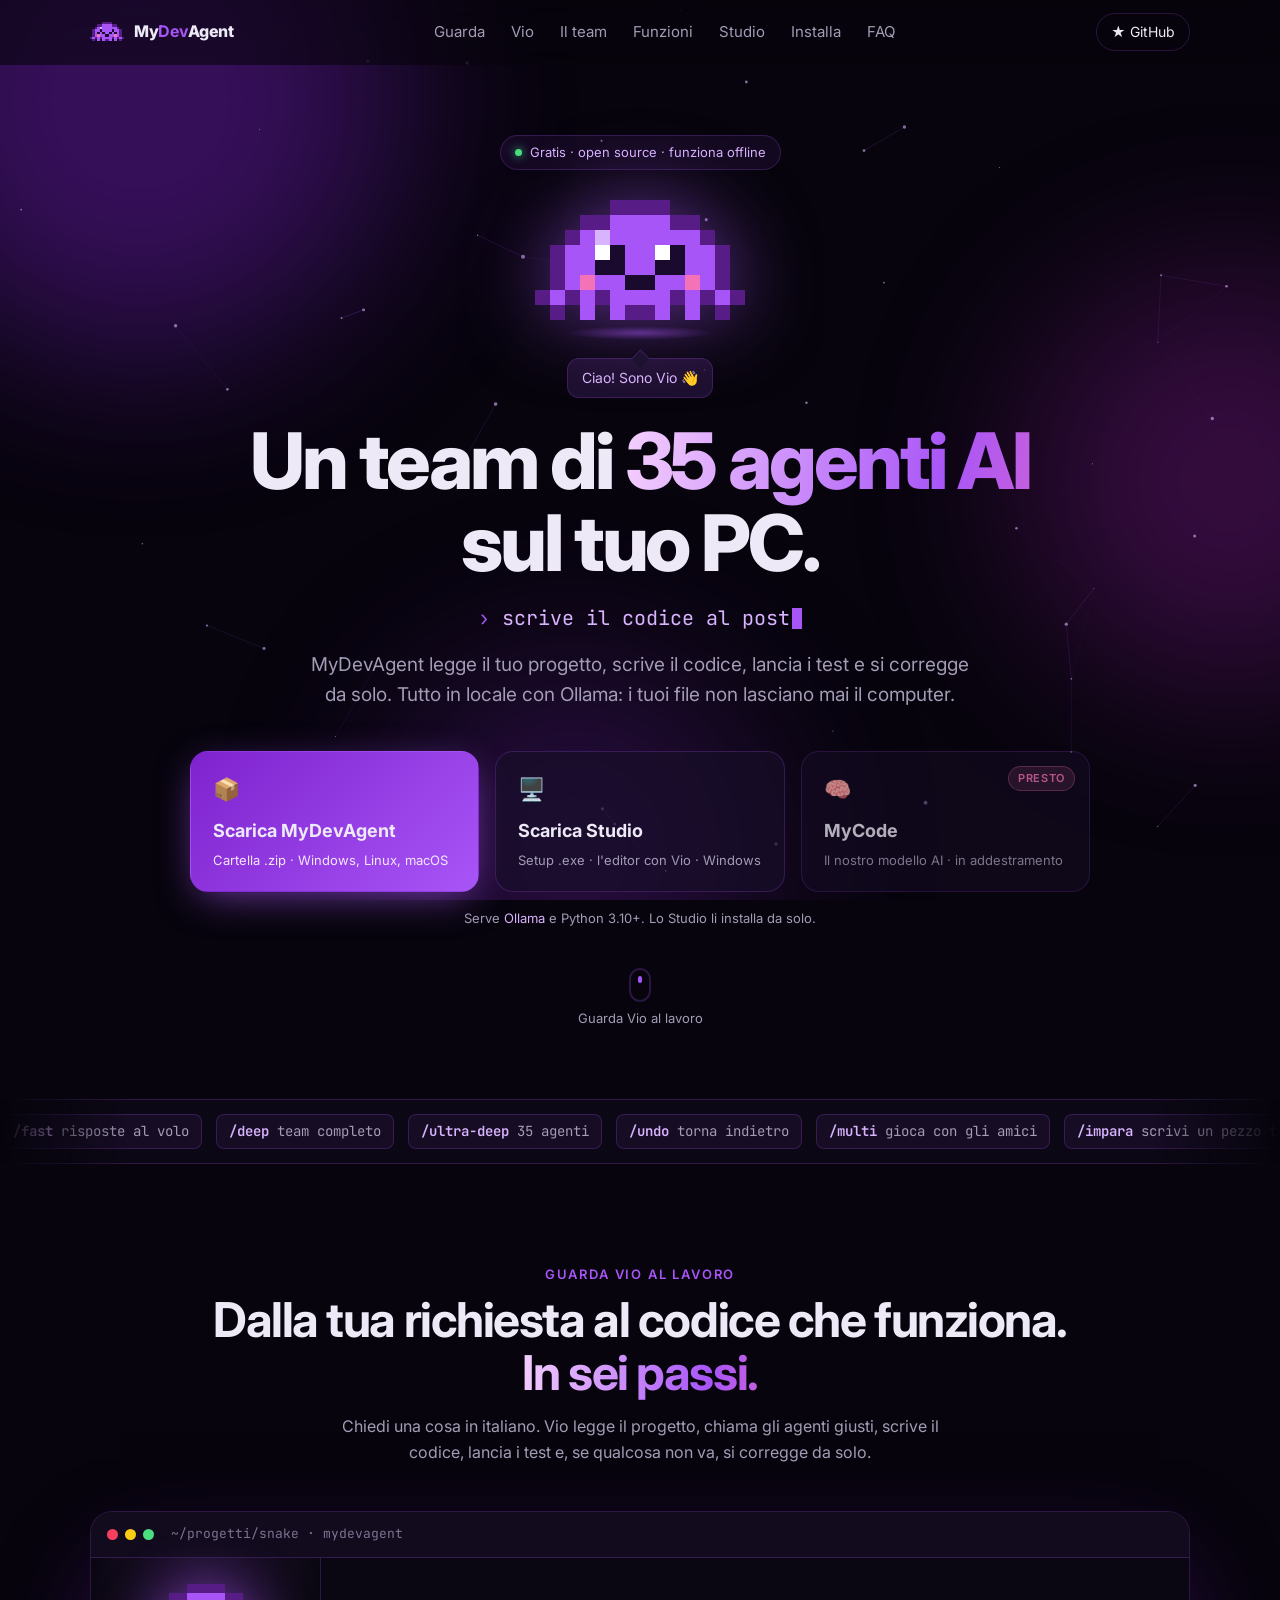
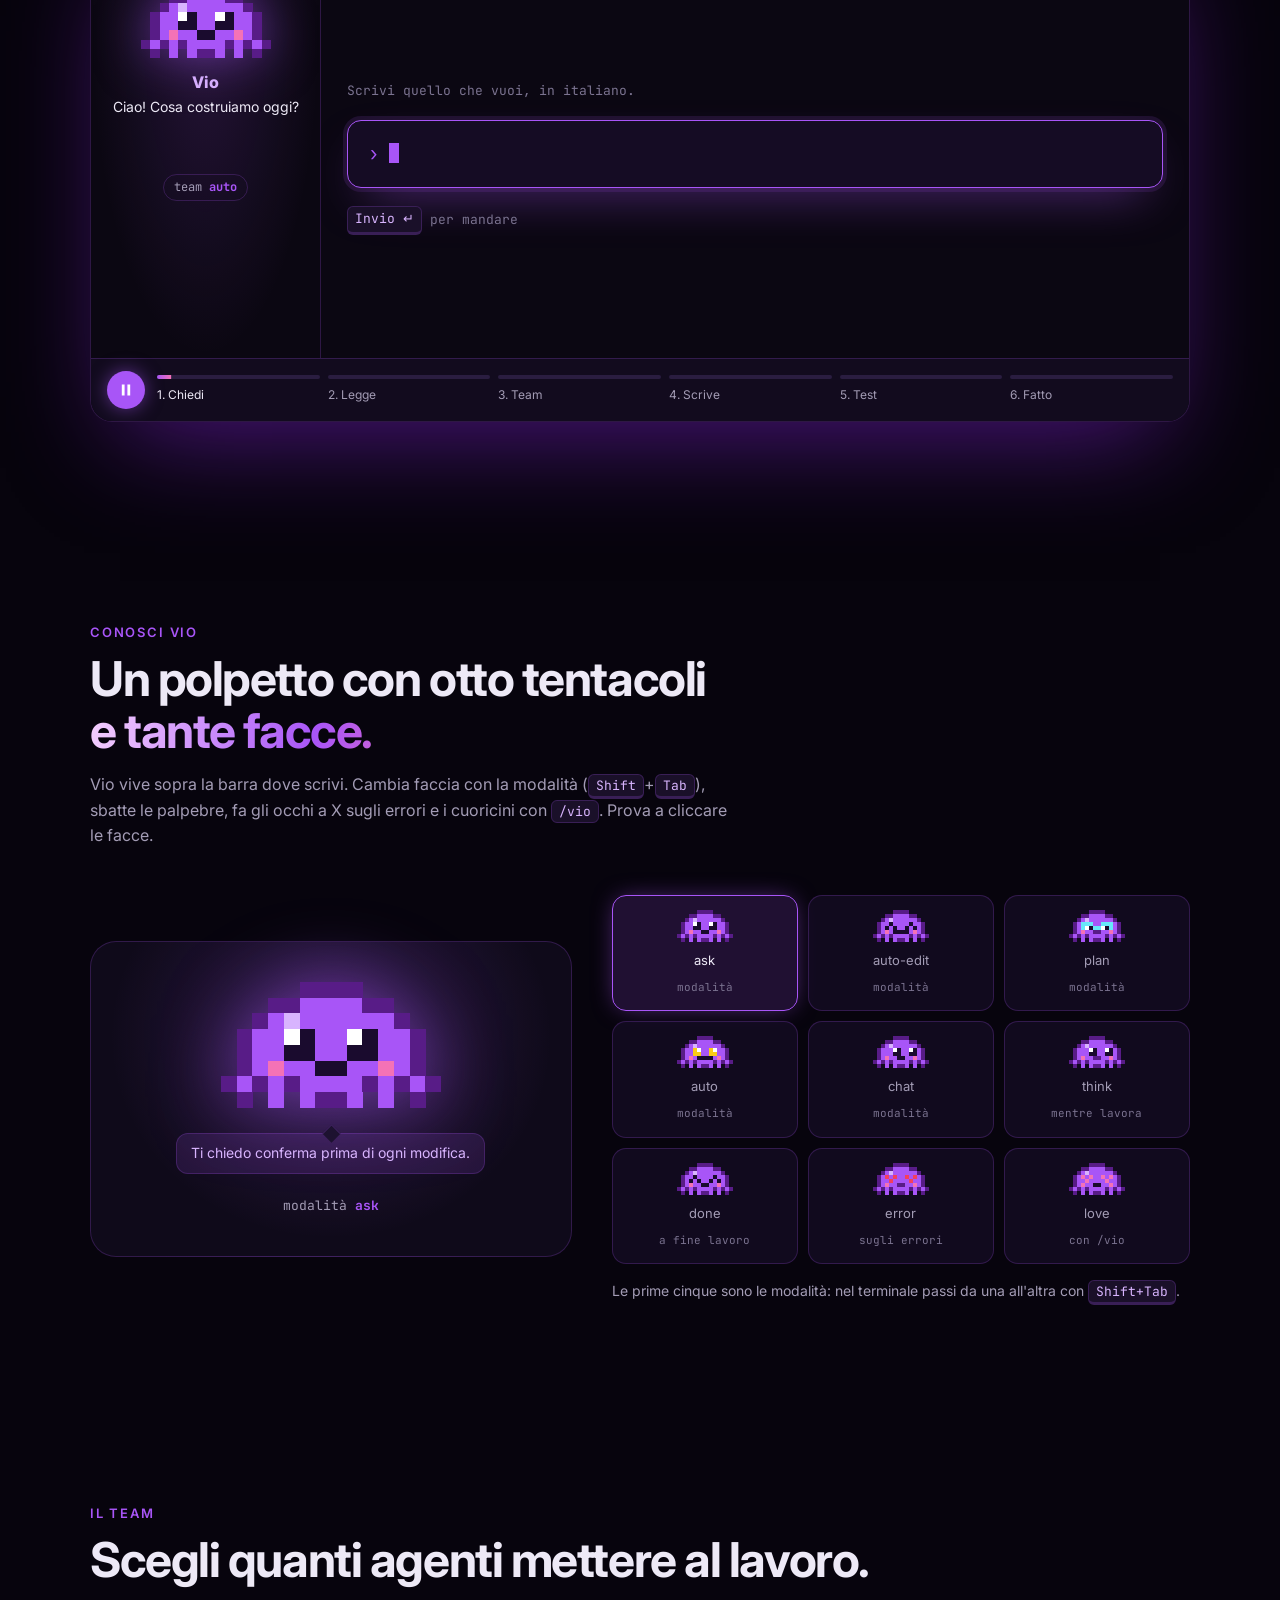
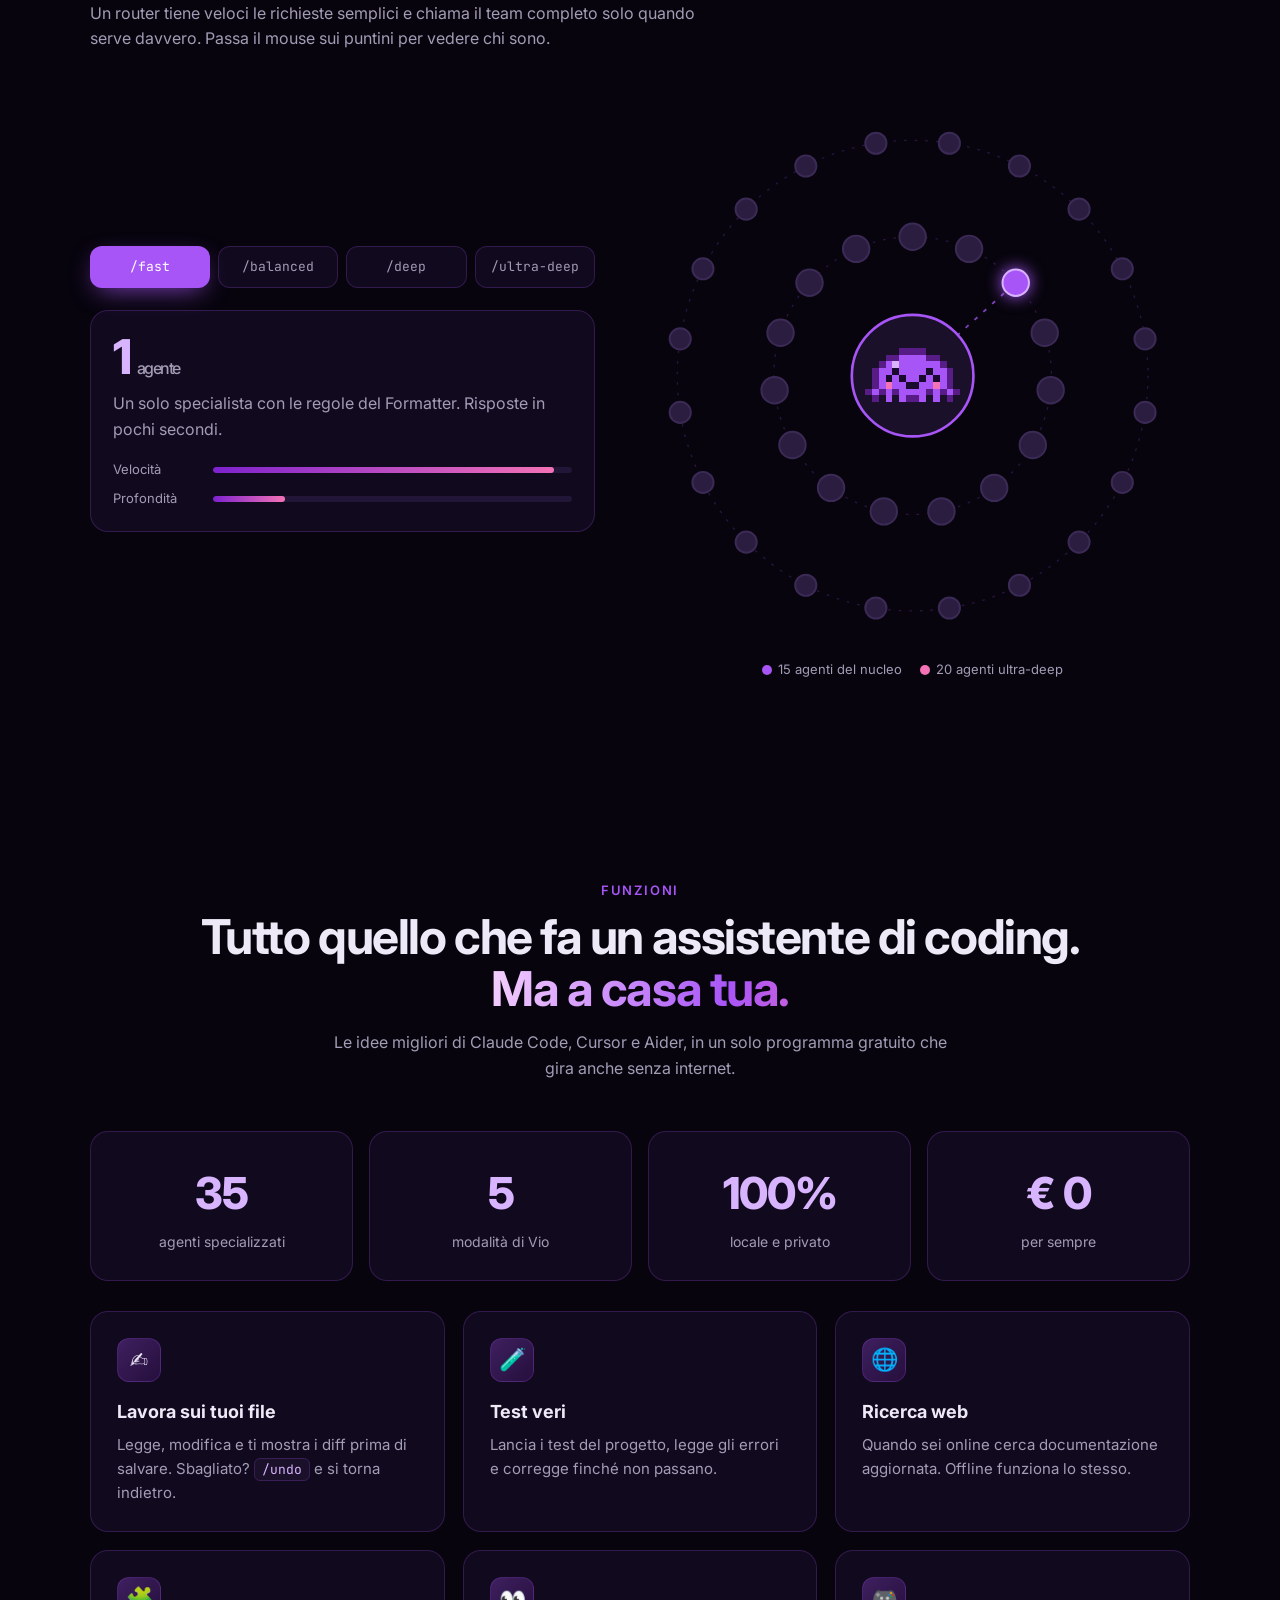
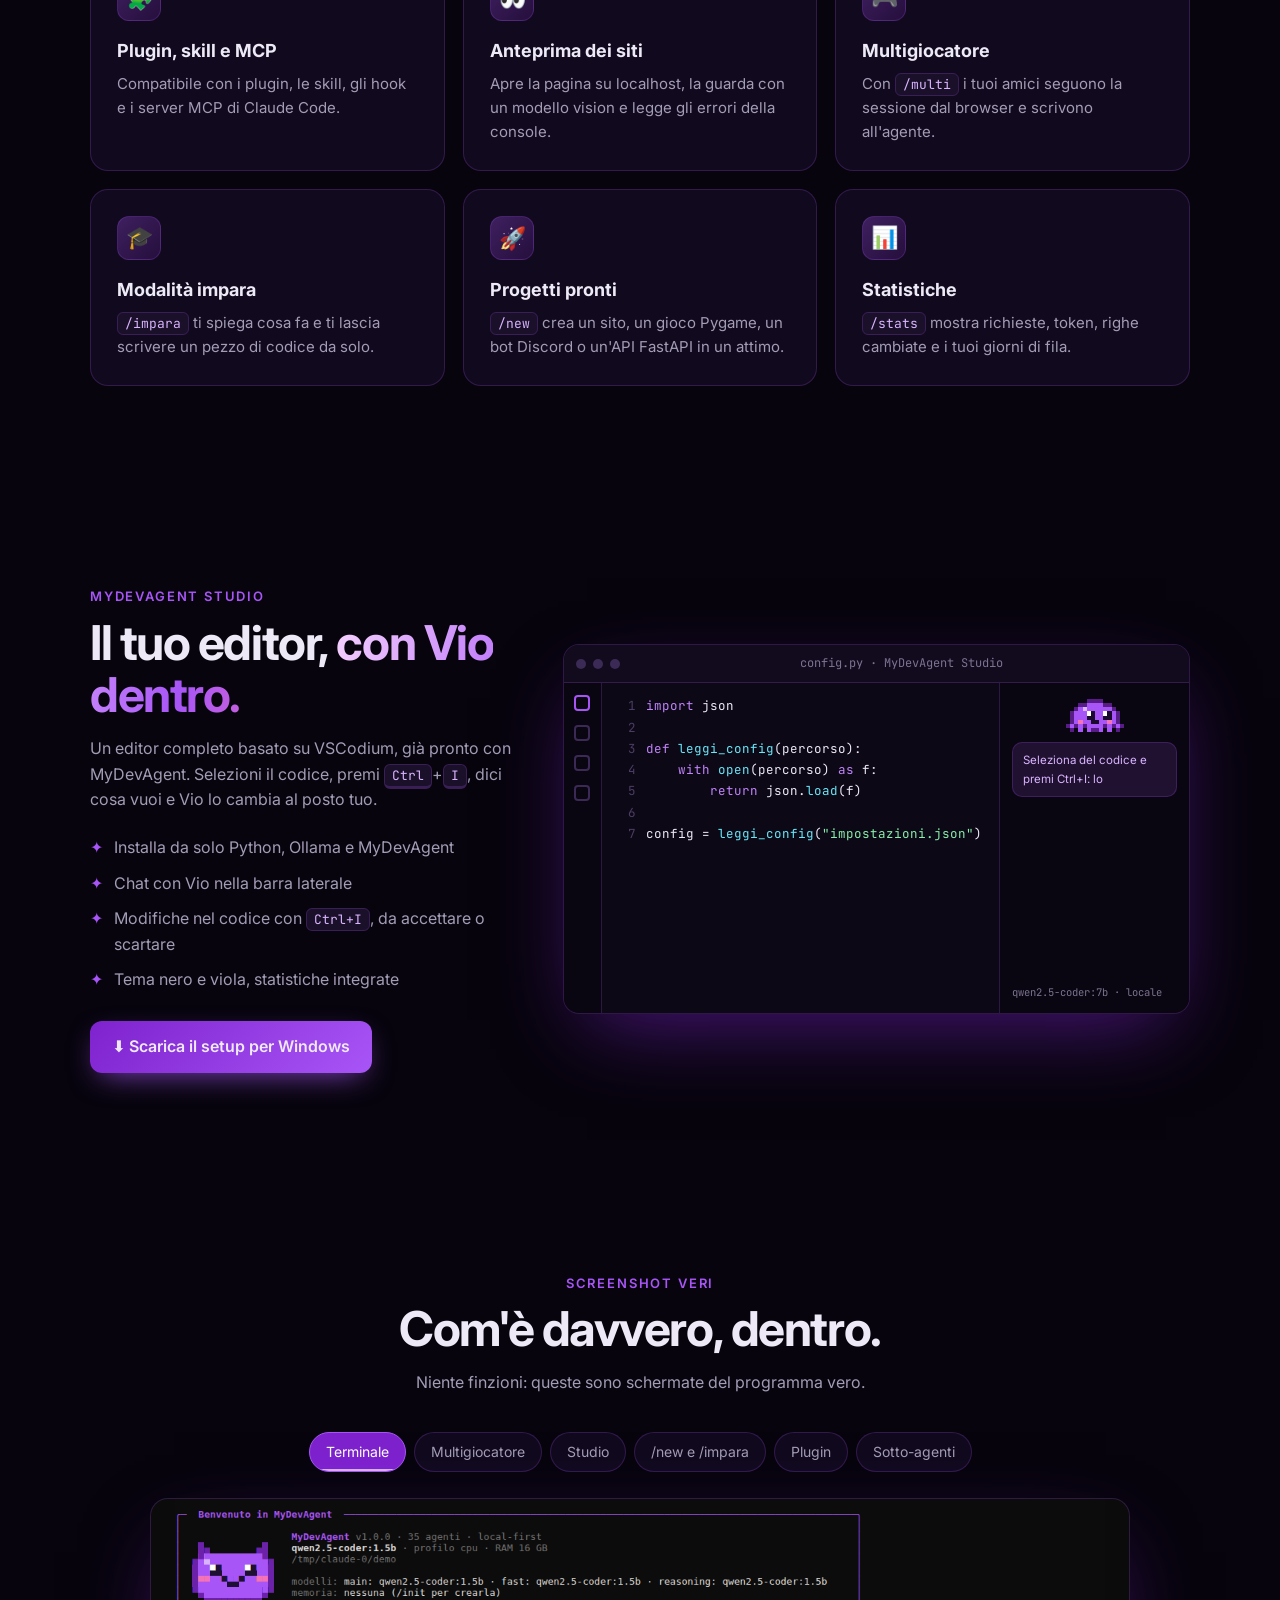
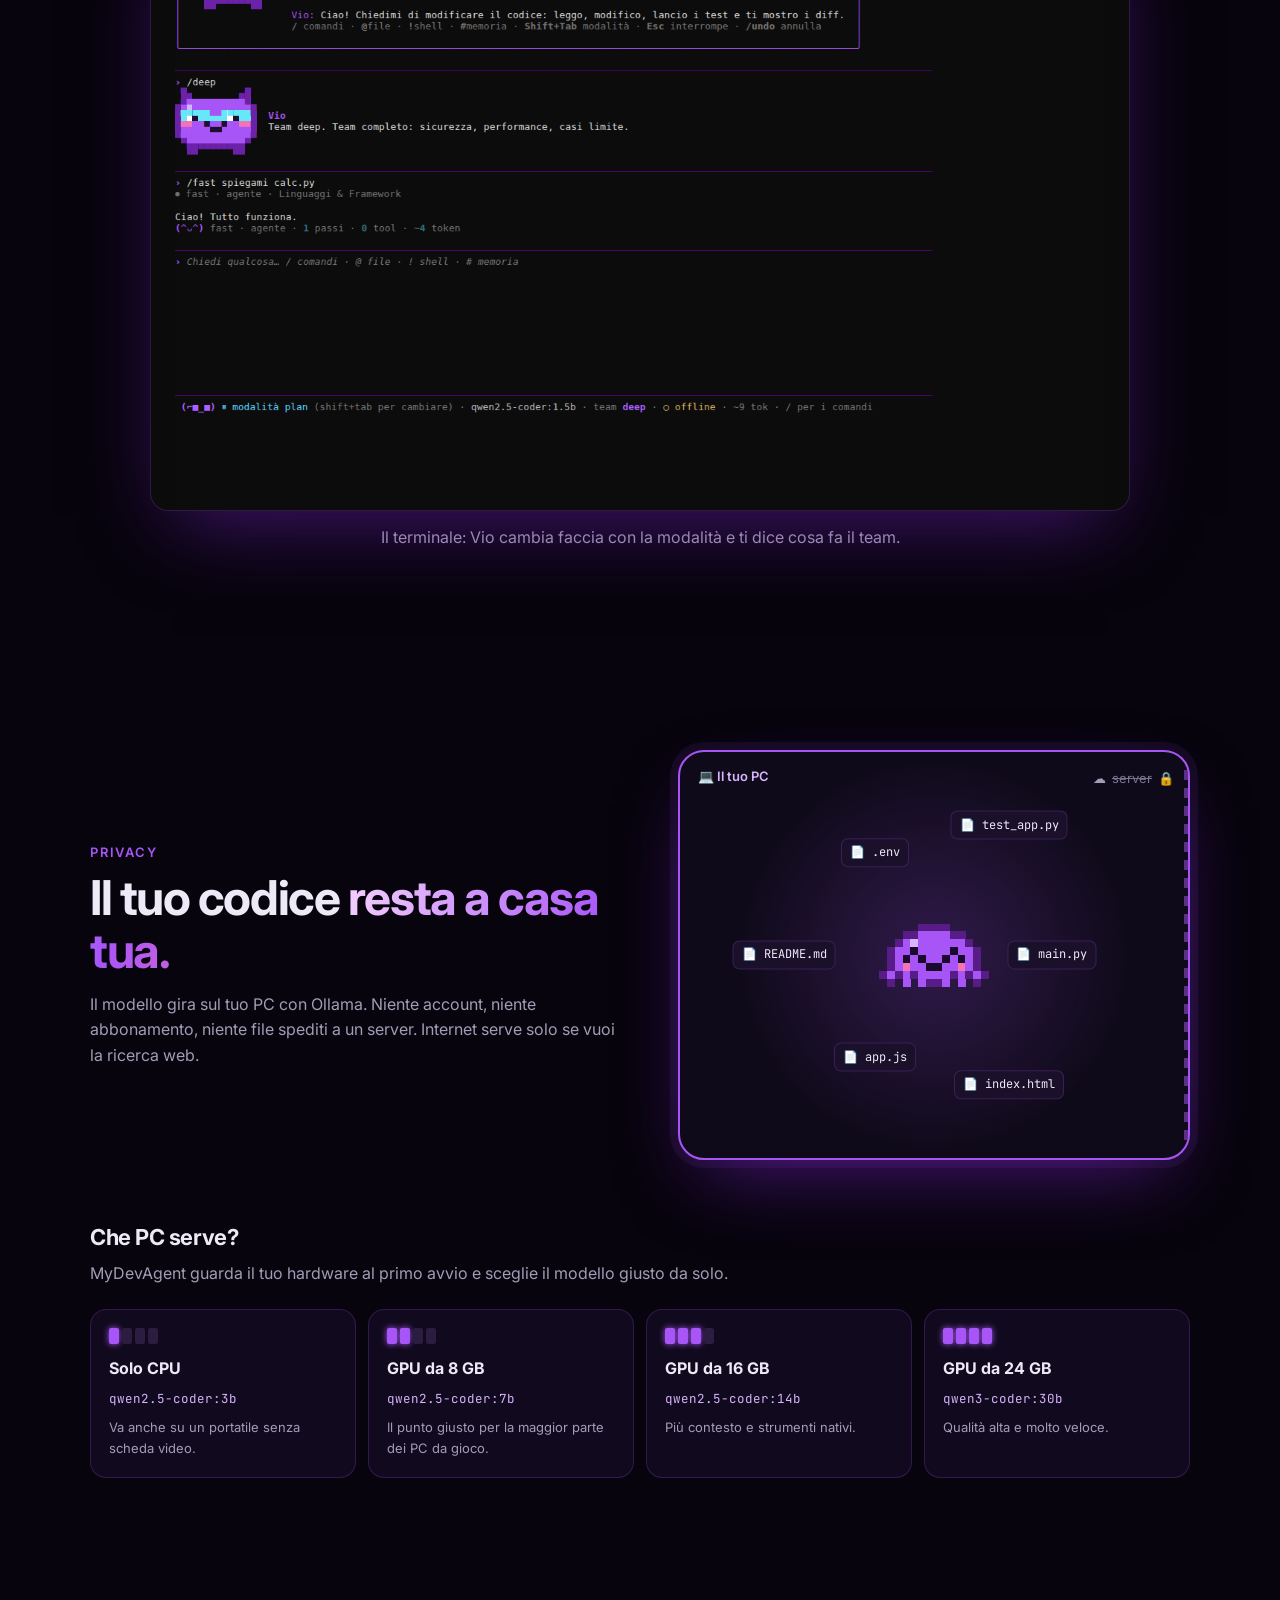
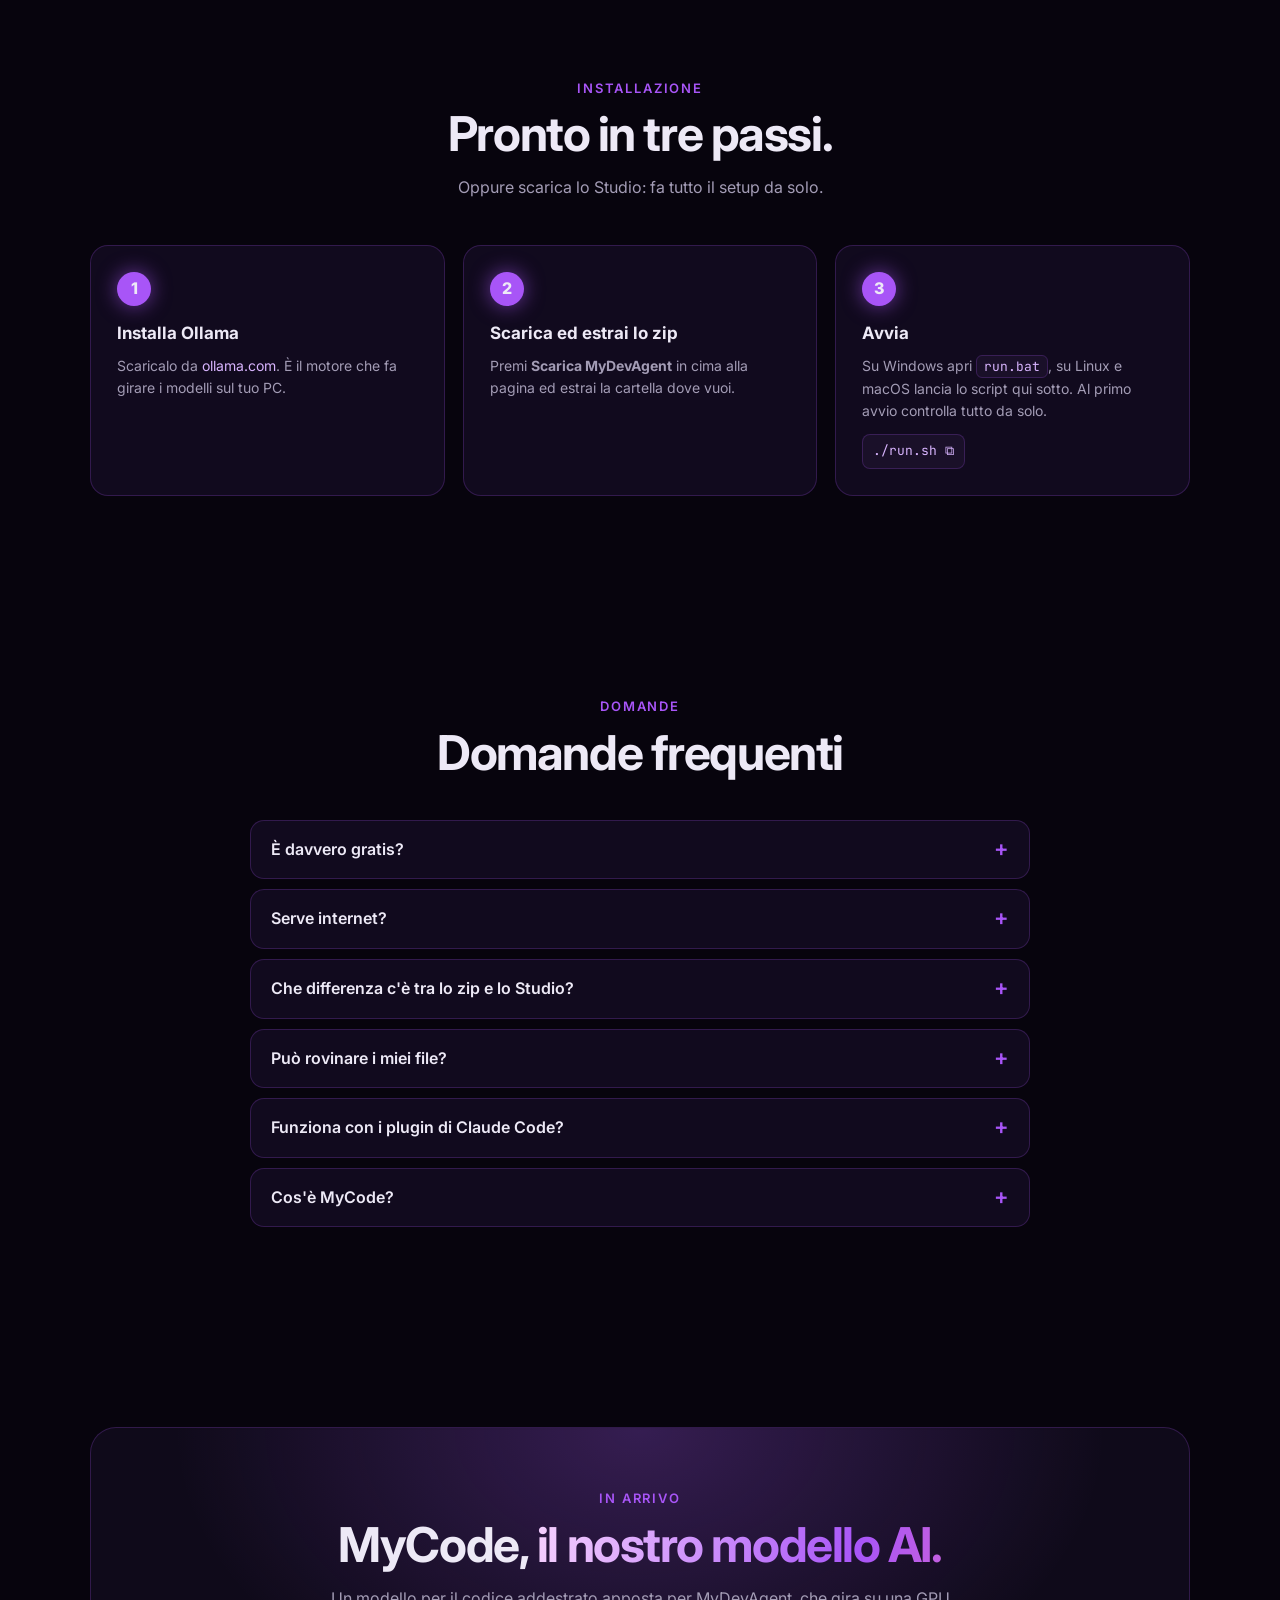
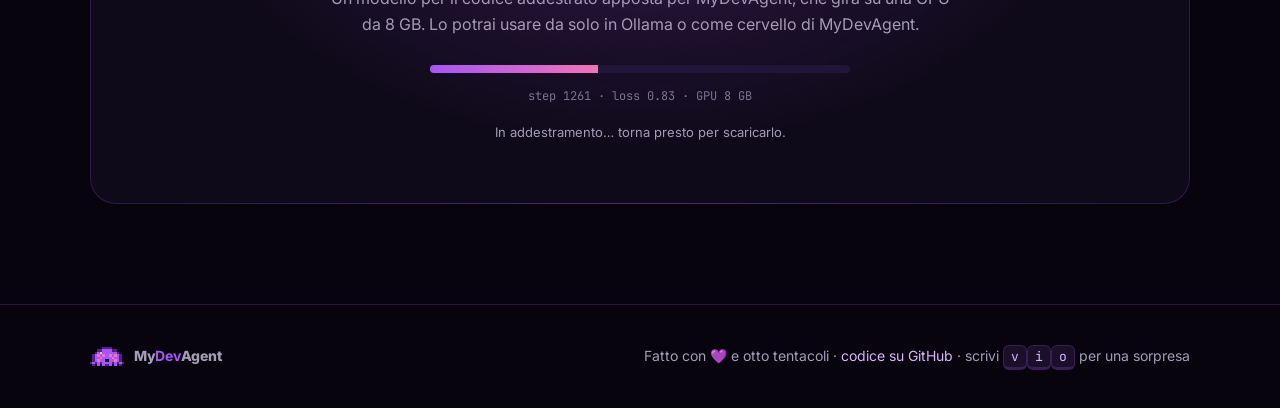
==== index.html @ 0051f63e "Sito di MyDevAgent, copiato dal ramo sito di giovannisantorofrancesco2011-arch/MyDevAgent Co-Authore" ====
<!doctype html>
<html lang="it">
<head>
<meta charset="utf-8">
<meta name="viewport" content="width=device-width, initial-scale=1">
<title>MyDevAgent · il tuo team di agenti AI, sul tuo PC</title>
<meta name="description" content="MyDevAgent: assistente di programmazione local-first con 35 agenti specializzati e Vio, il polpetto viola. Gira offline sul tuo PC con Ollama.">
<meta property="og:title" content="MyDevAgent · 35 agenti AI sul tuo PC">
<meta property="og:description" content="Legge il tuo progetto, scrive il codice, lancia i test e si corregge da solo. Gratis, open source, offline.">
<meta name="theme-color" content="#07040d">
<link rel="icon" href="data:image/svg+xml,%3Csvg xmlns='http://www.w3.org/2000/svg' viewBox='0 0 14 8' shape-rendering='crispEdges'%3E%3Crect x='4' width='6' height='1' fill='%23581c87'/%3E%3Crect x='2' y='1' width='10' height='6' fill='%23a855f7'/%3E%3Crect x='4' y='3' width='2' height='2' fill='%231a0b2e'/%3E%3Crect x='8' y='3' width='2' height='2' fill='%231a0b2e'/%3E%3Crect x='1' y='7' width='12' height='1' fill='%23581c87'/%3E%3C/svg%3E">
<link rel="preconnect" href="https://fonts.googleapis.com">
<link rel="preconnect" href="https://fonts.gstatic.com" crossorigin>
<link href="https://fonts.googleapis.com/css2?family=Inter:wght@400;500;600;800&family=JetBrains+Mono:wght@400;600&display=swap" rel="stylesheet">
<style>
  :root {
    --bg: #07040d;
    --bg2: #0f0a1a;
    --panel: #0b0712;
    --panel2: #120b1e;
    --card: rgba(24, 14, 40, .65);
    --line: rgba(168, 85, 247, .22);
    --purple: #a855f7;
    --purple-d: #7e22ce;
    --purple-dd: #581c87;
    --lilac: #d8b4fe;
    --pink: #f472b6;
    --green: #4ade80;
    --red: #f43f5e;
    --cyan: #67e8f9;
    --yellow: #facc15;
    --text: #ede9f6;
    --muted: #a39cb5;
    --dim: #7b7390;
    --radius: 18px;
  }
  * { box-sizing: border-box; margin: 0; padding: 0; }
  html { scroll-behavior: smooth; }
  body {
    background: var(--bg);
    color: var(--text);
    font-family: Inter, system-ui, sans-serif;
    line-height: 1.6;
    overflow-x: hidden;
  }
  a { color: inherit; text-decoration: none; }
  button { font: inherit; color: inherit; background: none; border: 0; cursor: pointer; }
  :focus-visible { outline: 2px solid var(--lilac); outline-offset: 3px; border-radius: 6px; }
  .mono { font-family: "JetBrains Mono", ui-monospace, monospace; }
  .wrap { max-width: 1140px; margin: 0 auto; padding: 0 20px; }
  svg.vio { display: block; overflow: visible; }

  /* sfondo: stelle collegate + bagliori */
  #sky { position: fixed; inset: 0; z-index: -1; width: 100%; height: 100%; pointer-events: none; }
  .bg { position: fixed; inset: 0; z-index: -2; overflow: hidden; pointer-events: none; }
  .blob { position: absolute; border-radius: 50%; filter: blur(90px); opacity: .4; animation: float 18s ease-in-out infinite; }
  .b1 { width: 520px; height: 520px; background: var(--purple-d); top: -160px; left: -120px; }
  .b2 { width: 420px; height: 420px; background: #c026d3; top: 30%; right: -160px; animation-delay: -6s; opacity: .25; }
  .b3 { width: 380px; height: 380px; background: var(--purple-dd); bottom: -140px; left: 30%; animation-delay: -12s; }
  @keyframes float { 0%,100% { transform: translate(0,0) scale(1); } 33% { transform: translate(60px,40px) scale(1.1); } 66% { transform: translate(-40px,70px) scale(.95); } }

  /* barra di avanzamento della pagina */
  #prog { position: fixed; top: 0; left: 0; height: 3px; width: 100%; z-index: 30; transform-origin: 0 50%; transform: scaleX(0);
    background: linear-gradient(90deg, var(--purple-d), var(--pink)); }

  /* barra in alto */
  nav {
    position: sticky; top: 0; z-index: 10;
    backdrop-filter: blur(14px); -webkit-backdrop-filter: blur(14px); background: rgba(7,4,13,.6);
    border-bottom: 1px solid transparent; transition: border-color .3s;
  }
  nav.scrolled { border-color: var(--line); }
  nav .wrap { display: flex; align-items: center; justify-content: space-between; height: 64px; gap: 16px; }
  .logo { display: flex; align-items: center; gap: 10px; font-weight: 800; letter-spacing: -.02em; }
  .logo svg { width: 34px; }
  .logo span b { color: var(--purple); }
  nav ul { display: flex; gap: 26px; list-style: none; font-size: 15px; color: var(--muted); }
  nav ul a { position: relative; transition: color .2s; }
  nav ul a::after { content: ""; position: absolute; left: 0; right: 0; bottom: -4px; height: 2px; border-radius: 2px; background: var(--purple); transform: scaleX(0); transition: transform .25s; }
  nav ul a:hover, nav ul a.on { color: var(--text); }
  nav ul a.on::after { transform: scaleX(1); }
  .gh { border: 1px solid var(--line); padding: 7px 14px; border-radius: 999px; font-size: 14px; transition: .25s; white-space: nowrap; }
  .gh:hover { border-color: var(--purple); box-shadow: 0 0 20px rgba(168,85,247,.35); }

  /* hero */
  .hero { padding: 70px 0 40px; text-align: center; }
  .pill {
    display: inline-flex; align-items: center; gap: 8px; font-size: 13px; color: var(--lilac);
    border: 1px solid var(--line); background: rgba(168,85,247,.08); padding: 6px 14px; border-radius: 999px;
  }
  .pill i { width: 7px; height: 7px; border-radius: 50%; background: var(--green); box-shadow: 0 0 10px var(--green); animation: pulse 2s infinite; }
  @keyframes pulse { 50% { opacity: .35; } }
  .vio-stage { position: relative; width: 210px; margin: 30px auto 8px; }
  .vio-hero { width: 210px; filter: drop-shadow(0 0 40px rgba(168,85,247,.55)); animation: bob 3.2s ease-in-out infinite; cursor: pointer; }
  .vio-shadow { width: 150px; height: 14px; margin: 6px auto 0; border-radius: 50%; background: radial-gradient(rgba(168,85,247,.45), transparent 70%); animation: shadow 3.2s ease-in-out infinite; }
  @keyframes bob { 50% { transform: translateY(-12px); } }
  @keyframes shadow { 50% { transform: scaleX(.8); opacity: .6; } }
  .px-in rect { animation: pxIn .9s cubic-bezier(.2,.9,.3,1.2) both; animation-delay: var(--d); }
  @keyframes pxIn { from { transform: translate(var(--dx), var(--dy)); opacity: 0; } }
  .bubble {
    position: relative; display: inline-block; font-size: 14px; padding: 8px 14px; border-radius: 12px; margin: 10px 0 22px;
    background: rgba(168,85,247,.14); border: 1px solid var(--line); color: var(--lilac); min-height: 40px;
  }
  .bubble::before { content: ""; position: absolute; top: -7px; left: 50%; width: 12px; height: 12px; margin-left: -6px; transform: rotate(45deg);
    background: #1d1230; border-left: 1px solid var(--line); border-top: 1px solid var(--line); }
  .hearts { position: absolute; inset: 0; pointer-events: none; }
  .heart { position: absolute; left: 50%; top: 30%; width: 14px; animation: heartUp 1.3s ease-out forwards; }
  @keyframes heartUp { to { transform: translate(var(--x), -120px) scale(1.4); opacity: 0; } }
  h1 { font-size: clamp(40px, 7vw, 78px); line-height: 1.05; letter-spacing: -.04em; font-weight: 800; }
  .grad {
    background: linear-gradient(100deg, #f5d0fe, var(--purple) 40%, var(--pink) 70%, var(--purple));
    background-size: 200% auto; -webkit-background-clip: text; background-clip: text; color: transparent;
    animation: shine 6s linear infinite;
  }
  @keyframes shine { to { background-position: 200% center; } }
  .rot { margin-top: 18px; font-size: clamp(15px, 2.4vw, 20px); color: var(--lilac); min-height: 1.6em; }
  .rot .p { color: var(--purple); }
  .caret { display: inline-block; width: .5em; height: 1.05em; background: var(--purple); vertical-align: -.18em; margin-left: 2px; animation: pulse 1s steps(1) infinite; }
  .lead { max-width: 680px; margin: 16px auto 0; font-size: clamp(16px, 2.2vw, 19px); color: var(--muted); }

  /* bottoni di download */
  .downloads { display: grid; grid-template-columns: repeat(3, 1fr); gap: 16px; max-width: 900px; margin: 40px auto 0; }
  .dl {
    position: relative; display: flex; flex-direction: column; align-items: flex-start; gap: 4px; text-align: left;
    padding: 20px 22px; border-radius: var(--radius); border: 1px solid var(--line); background: var(--card);
    transition: transform .25s, box-shadow .25s, border-color .25s; overflow: hidden;
  }
  .dl .ic { font-size: 22px; margin-bottom: 6px; }
  .dl strong { font-size: 18px; }
  .dl small { color: var(--muted); font-size: 13px; }
  .dl::after {
    content: ""; position: absolute; inset: 0; background: linear-gradient(120deg, transparent 30%, rgba(255,255,255,.12) 50%, transparent 70%);
    transform: translateX(-100%); transition: transform .7s;
  }
  .dl:hover::after { transform: translateX(100%); }
  .dl:hover { transform: translateY(-4px); border-color: var(--purple); box-shadow: 0 18px 50px -12px rgba(168,85,247,.55); }
  .dl.main { background: linear-gradient(135deg, var(--purple-d), var(--purple)); border-color: transparent; box-shadow: 0 10px 40px -10px rgba(168,85,247,.7); }
  .dl.main small { color: #f3e8ff; }
  .dl.soon { cursor: not-allowed; opacity: .75; }
  .dl.soon:hover { transform: none; box-shadow: none; border-color: var(--line); }
  .tag {
    position: absolute; top: 14px; right: 14px; font-size: 11px; font-weight: 600; letter-spacing: .06em; text-transform: uppercase;
    padding: 3px 9px; border-radius: 999px; background: rgba(244,114,182,.15); color: var(--pink); border: 1px solid rgba(244,114,182,.35);
  }
  .note { margin-top: 16px; font-size: 13px; color: var(--muted); }
  .note a { color: var(--lilac); }
  .scroll-hint { display: inline-flex; flex-direction: column; align-items: center; gap: 6px; margin-top: 40px; color: var(--muted); font-size: 13px; }
  .scroll-hint i { width: 22px; height: 34px; border: 2px solid var(--line); border-radius: 12px; position: relative; }
  .scroll-hint i::after { content: ""; position: absolute; left: 50%; top: 6px; width: 4px; height: 7px; margin-left: -2px; border-radius: 2px; background: var(--purple); animation: wheel 1.6s infinite; }
  @keyframes wheel { to { transform: translateY(10px); opacity: 0; } }

  /* nastro dei comandi */
  .marquee { border-block: 1px solid var(--line); background: rgba(15,10,26,.6); overflow: hidden; padding: 14px 0; margin-top: 30px;
    mask-image: linear-gradient(90deg, transparent, #000 10%, #000 90%, transparent); -webkit-mask-image: linear-gradient(90deg, transparent, #000 10%, #000 90%, transparent); }
  .track { display: flex; gap: 14px; width: max-content; animation: slide 40s linear infinite; }
  .marquee:hover .track { animation-play-state: paused; }
  .track span { font-family: "JetBrains Mono", monospace; font-size: 14px; white-space: nowrap; padding: 5px 12px; border-radius: 8px; border: 1px solid var(--line); background: rgba(168,85,247,.07); color: var(--muted); }
  .track span b { color: var(--lilac); font-weight: 600; }
  @keyframes slide { to { transform: translateX(-50%); } }

  /* sezioni */
  section { padding: 100px 0; scroll-margin-top: 50px; }
  .kicker { color: var(--purple); font-size: 13px; font-weight: 600; letter-spacing: .14em; text-transform: uppercase; }
  h2 { font-size: clamp(30px, 4.5vw, 48px); letter-spacing: -.03em; line-height: 1.1; margin: 10px 0 14px; }
  .sub { color: var(--muted); max-width: 640px; }
  .center { text-align: center; } .center .sub { margin: 0 auto; }
  code, kbd { font-family: "JetBrains Mono", monospace; font-size: 13px; background: #1a1029; border: 1px solid var(--line); padding: 2px 7px; border-radius: 6px; color: var(--lilac); }
  kbd { border-bottom-width: 3px; }

  /* ====== clip: Vio al lavoro ====== */
  .player { margin-top: 46px; border-radius: 22px; border: 1px solid var(--line); background: var(--panel); overflow: hidden;
    box-shadow: 0 40px 100px -30px rgba(126,34,206,.6); }
  .p-top { display: flex; align-items: center; gap: 7px; padding: 12px 16px; background: var(--panel2); border-bottom: 1px solid var(--line); font-size: 13px; color: var(--dim); }
  .p-top i { width: 11px; height: 11px; border-radius: 50%; background: #3b2a55; }
  .p-top i:nth-child(1) { background: var(--red); } .p-top i:nth-child(2) { background: var(--yellow); } .p-top i:nth-child(3) { background: var(--green); }
  .p-top span { margin-left: 10px; }
  .p-body { display: grid; grid-template-columns: 230px 1fr; min-height: 400px; }
  .p-side { border-right: 1px solid var(--line); padding: 26px 20px; display: flex; flex-direction: column; align-items: center; gap: 12px; text-align: center;
    background: radial-gradient(ellipse at 50% 20%, rgba(168,85,247,.16), transparent 70%); }
  .p-side .vio { width: 130px; filter: drop-shadow(0 0 24px rgba(168,85,247,.5)); animation: bob 3.2s ease-in-out infinite; }
  .p-name { font-weight: 800; color: var(--lilac); }
  .p-say { font-size: 14px; color: var(--text); min-height: 66px; }
  .p-chip { font-family: "JetBrains Mono", monospace; font-size: 12px; padding: 3px 10px; border-radius: 999px; border: 1px solid var(--line); color: var(--muted); }
  .p-chip b { color: var(--purple); }
  .stage { position: relative; min-height: 400px; overflow: hidden; font-family: "JetBrains Mono", monospace; font-size: 14px; }
  .stage.paused *, .stage.paused *::before, .stage.paused *::after { animation-play-state: paused !important; }
  .scene { position: absolute; inset: 0; padding: 26px; animation: sceneIn .5s ease both; }
  @keyframes sceneIn { from { opacity: 0; transform: translateY(14px); } }
  .p-ctrl { display: flex; align-items: center; gap: 12px; padding: 12px 16px; border-top: 1px solid var(--line); background: var(--panel2); }
  .play { width: 38px; height: 38px; flex: none; border-radius: 50%; display: grid; place-items: center; background: var(--purple); box-shadow: 0 0 18px rgba(168,85,247,.5); transition: transform .2s; }
  .play:hover { transform: scale(1.08); }
  .play svg { width: 14px; height: 14px; fill: #fff; }
  .chaps { flex: 1; display: grid; grid-template-columns: repeat(6, 1fr); gap: 8px; }
  .chap { text-align: left; font-size: 12px; color: var(--muted); padding: 2px 0; }
  .chap .bar { display: block; height: 4px; border-radius: 4px; background: #2a1d40; overflow: hidden; margin-bottom: 6px; }
  .chap .bar i { display: block; height: 100%; width: 100%; transform-origin: 0 50%; transform: scaleX(0); background: linear-gradient(90deg, var(--purple), var(--pink)); }
  .chap.on { color: var(--text); }
  .chap:hover { color: var(--lilac); }

  /* scena: chiedi */
  .ask { height: 100%; display: flex; flex-direction: column; justify-content: center; gap: 18px; }
  .ask-hint { color: var(--dim); font-size: 13px; }
  .ask-box { font-size: clamp(15px, 2vw, 19px); padding: 18px 20px; border-radius: 14px; border: 1px solid var(--purple); background: #150c24;
    box-shadow: 0 0 0 4px rgba(168,85,247,.12), 0 20px 50px -20px rgba(168,85,247,.6); min-height: 66px; }
  .ask-box .p { color: var(--purple); margin-right: 8px; }
  .ask-keys { display: flex; gap: 8px; align-items: center; color: var(--dim); font-size: 13px; }
  .press { animation: press .35s ease; }
  @keyframes press { 50% { transform: translateY(3px) scale(.94); background: var(--purple); color: #fff; } }
  .sent { animation: sent .6s ease forwards; }
  @keyframes sent { to { transform: translateY(-30px); opacity: .0; } }

  /* scena: legge */
  .read { display: grid; grid-template-columns: 1fr 1.25fr; gap: 22px; height: 100%; }
  .pane { border: 1px solid var(--line); border-radius: 12px; background: rgba(15,10,26,.8); padding: 14px; overflow: hidden; }
  .pane h4 { font-family: Inter, sans-serif; font-size: 12px; letter-spacing: .12em; text-transform: uppercase; color: var(--dim); margin-bottom: 10px; }
  .tree { list-style: none; display: grid; gap: 3px; font-size: 13px; }
  .tree li { padding: 4px 8px; border-radius: 6px; color: var(--muted); transition: background .25s, color .25s; }
  .tree li.scan { background: rgba(168,85,247,.22); color: var(--text); }
  .tree li.ok::after { content: " ✓"; color: var(--green); }
  .plan { list-style: none; display: grid; gap: 10px; font-size: 13px; }
  .plan li { display: flex; gap: 10px; opacity: 0; transform: translateX(14px); transition: .45s; }
  .plan li.in { opacity: 1; transform: none; }
  .plan li b { color: var(--lilac); font-weight: 600; }
  .plan li::before { content: attr(data-n); flex: none; width: 22px; height: 22px; border-radius: 50%; display: grid; place-items: center; background: var(--purple-dd); color: #fff; font-size: 11px; }
  .scanbar { position: absolute; left: 26px; right: 26px; height: 2px; background: linear-gradient(90deg, transparent, var(--purple), transparent); top: 26px; animation: scanY 1.6s ease-in-out infinite; opacity: .6; }
  @keyframes scanY { 50% { top: calc(100% - 28px); } }

  /* scena: team */
  .net { width: 100%; height: 100%; }
  .net .ln { stroke: var(--purple); stroke-width: 2; opacity: .5; transition: stroke-dashoffset .7s ease; }
  .net .fl { stroke: var(--lilac); stroke-width: 2.5; stroke-dasharray: 3 14; opacity: 0; transition: opacity .3s; animation: flow 1s linear infinite; }
  .net .fl.on { opacity: .9; }
  @keyframes flow { to { stroke-dashoffset: -17; } }
  .net .nd { opacity: 0; transform: scale(.4); transform-box: fill-box; transform-origin: center; transition: .45s cubic-bezier(.2,.9,.3,1.4); }
  .net .nd.on { opacity: 1; transform: none; }
  .net rect.box { fill: #1a1029; stroke: var(--purple); stroke-width: 1.5; }
  .net text { fill: var(--text); font-family: Inter, sans-serif; font-size: 15px; font-weight: 600; text-anchor: middle; dominant-baseline: central; }
  .net text.ic { font-size: 16px; }
  .net .router { fill: var(--muted); font-family: "JetBrains Mono", monospace; font-size: 14px; font-weight: 400; }
  .net .router tspan.m { fill: var(--pink); font-weight: 600; }
  .net .core { fill: #1a1029; stroke: var(--purple); stroke-width: 2; }
  .net .halo { fill: none; stroke: var(--purple); opacity: .5; transform-box: fill-box; transform-origin: center; animation: halo 2s ease-out infinite; }
  @keyframes halo { from { transform: scale(1); opacity: .6; } to { transform: scale(1.7); opacity: 0; } }

  /* scena: scrive */
  .ed { height: 100%; border: 1px solid var(--line); border-radius: 12px; overflow: hidden; background: rgba(12,7,20,.9); display: flex; flex-direction: column; }
  .tabs { display: flex; background: var(--panel2); border-bottom: 1px solid var(--line); font-size: 12px; }
  .tabs span { padding: 8px 14px; color: var(--dim); border-right: 1px solid var(--line); transition: .3s; }
  .tabs span.on { color: var(--text); background: rgba(12,7,20,.9); box-shadow: inset 0 2px var(--purple); }
  .tabs span.ok::after { content: " ✓"; color: var(--green); }
  .tabs em { margin-left: auto; padding: 8px 14px; font-style: normal; color: var(--green); }
  .code { padding: 10px 0; font-size: 13px; line-height: 1.65; overflow: hidden; flex: 1; }
  .code .l { display: block; white-space: pre; padding: 0 14px 0 0; opacity: 0; transform: translateX(-8px); transition: .25s; }
  .code .l::before { content: attr(data-g); display: inline-block; width: 42px; padding-right: 12px; text-align: right; color: #4a3d63; }
  .code .l.in { opacity: 1; transform: none; }
  .code .l.add { background: rgba(74,222,128,.09); }
  .code .l.add::before { content: "+"; color: var(--green); }
  .code .l.del { background: rgba(244,63,94,.12); text-decoration: line-through; text-decoration-color: rgba(244,63,94,.5); }
  .code .l.del::before { content: "-"; color: var(--red); }
  .k { color: #c084fc; } .s { color: #86efac; } .f { color: var(--cyan); } .n { color: #fbbf24; } .cm { color: var(--dim); }

  /* scena: test */
  .tt { height: 100%; border: 1px solid var(--line); border-radius: 12px; background: rgba(12,7,20,.9); padding: 16px 18px; font-size: 13.5px; line-height: 1.75; overflow: hidden; }
  .tt div { white-space: pre-wrap; animation: sceneIn .3s ease both; }
  .tt .p { color: var(--purple); } .tt .ok { color: var(--green); } .tt .err { color: var(--red); } .tt .d { color: var(--dim); } .tt .c { color: var(--cyan); }
  .tt .v { color: var(--lilac); font-weight: 600; }
  .dots i { font-style: normal; color: var(--green); } .dots i.x { color: var(--red); }
  .shake { animation: shake .45s ease; }
  @keyframes shake { 20%, 60% { transform: translateX(-6px); } 40%, 80% { transform: translateX(6px); } }

  /* scena: fatto */
  .fin { height: 100%; display: flex; flex-direction: column; justify-content: center; align-items: center; gap: 20px; text-align: center; }
  .fin h3 { font-family: Inter, sans-serif; font-size: clamp(26px, 4vw, 38px); letter-spacing: -.03em; }
  .kpis { display: grid; grid-template-columns: repeat(4, 1fr); gap: 10px; width: 100%; max-width: 560px; }
  .kpi { border: 1px solid var(--line); border-radius: 12px; padding: 12px 6px; background: rgba(24,14,40,.8); opacity: 0; transform: translateY(12px); transition: .4s; }
  .kpi.in { opacity: 1; transform: none; }
  .kpi b { display: block; font-family: Inter, sans-serif; font-size: 24px; color: var(--lilac); }
  .kpi span { font-size: 11px; color: var(--muted); }
  .fake-btns { display: flex; gap: 10px; flex-wrap: wrap; justify-content: center; font-size: 13px; }
  .fake-btns span { padding: 8px 14px; border-radius: 10px; border: 1px solid var(--line); }
  .fake-btns span:first-child { background: var(--purple); border-color: transparent; }
  .conf { position: absolute; left: 50%; top: 45%; width: 8px; height: 8px; pointer-events: none; animation: conf 1.5s cubic-bezier(.1,.7,.3,1) forwards; }
  @keyframes conf { to { transform: translate(var(--x), var(--y)) rotate(var(--r)); opacity: 0; } }

  /* ====== facce di Vio ====== */
  .faces { display: grid; grid-template-columns: 1fr 1.2fr; gap: 40px; align-items: center; margin-top: 46px; }
  .face-big { text-align: center; padding: 40px 20px; border-radius: 26px; border: 1px solid var(--line);
    background: radial-gradient(ellipse at 50% 30%, rgba(168,85,247,.22), transparent 65%), var(--bg2); }
  .face-big .vio { width: 220px; margin: 0 auto; filter: drop-shadow(0 0 36px rgba(168,85,247,.55)); animation: bob 3.2s ease-in-out infinite; }
  .face-big .bubble { margin-top: 26px; min-width: 60%; }
  .face-big .fname { font-family: "JetBrains Mono", monospace; font-size: 13px; color: var(--muted); }
  .face-big .fname b { color: var(--purple); }
  .face-list { display: grid; grid-template-columns: repeat(3, 1fr); gap: 10px; }
  .face { display: flex; flex-direction: column; align-items: center; gap: 8px; padding: 14px 8px; border-radius: 14px; border: 1px solid var(--line); background: var(--card); font-size: 13px; color: var(--muted); transition: .2s; }
  .face .vio { width: 56px; }
  .face:hover { border-color: rgba(168,85,247,.6); color: var(--text); transform: translateY(-2px); }
  .face.on { border-color: var(--purple); color: var(--text); background: rgba(168,85,247,.16); box-shadow: 0 0 24px -6px rgba(168,85,247,.6); }
  .face small { font-family: "JetBrains Mono", monospace; font-size: 11px; color: var(--dim); }
  .kbd-flash { animation: press .4s ease; }
  .face-tip { margin-top: 16px; font-size: 14px; color: var(--muted); }

  /* ====== team ====== */
  .team { display: grid; grid-template-columns: 1fr 1.1fr; gap: 40px; align-items: center; margin-top: 46px; }
  .mode-btns { display: grid; grid-template-columns: repeat(4, 1fr); gap: 8px; }
  .mode-btn { padding: 10px 6px; border-radius: 12px; border: 1px solid var(--line); background: var(--card); font-family: "JetBrains Mono", monospace; font-size: 13px; color: var(--muted); transition: .2s; }
  .mode-btn:hover { color: var(--text); border-color: rgba(168,85,247,.6); }
  .mode-btn.on { background: var(--purple); color: #fff; border-color: transparent; box-shadow: 0 8px 26px -8px rgba(168,85,247,.8); }
  .mode-info { margin-top: 22px; padding: 22px; border-radius: var(--radius); border: 1px solid var(--line); background: var(--card); }
  .mode-info .count { font-size: 48px; font-weight: 800; letter-spacing: -.03em; line-height: 1; color: var(--lilac); }
  .mode-info .count small { font-size: 16px; font-weight: 500; color: var(--muted); margin-left: 6px; }
  .mode-info p { color: var(--muted); margin: 10px 0 16px; min-height: 52px; }
  .meter { display: grid; grid-template-columns: 90px 1fr; align-items: center; gap: 10px; font-size: 13px; color: var(--muted); margin-top: 8px; }
  .meter span { height: 6px; border-radius: 6px; background: #221638; overflow: hidden; }
  .meter i { display: block; height: 100%; border-radius: 6px; background: linear-gradient(90deg, var(--purple-d), var(--pink)); transition: width .8s cubic-bezier(.2,.8,.2,1); }
  .constel { position: relative; }
  .constel > svg { width: 100%; height: auto; display: block; }
  .constel .spoke { stroke: var(--purple); stroke-width: 1.4; stroke-dasharray: 3 6; opacity: 0; transition: opacity .4s; animation: flow 1.2s linear infinite; }
  .constel .spoke.on { opacity: .75; }
  .constel .ring { fill: none; stroke: var(--line); stroke-dasharray: 2 6; }
  .constel .dot { fill: #2a1d40; stroke: #3b2a55; stroke-width: 1.5; transition: fill .4s, stroke .4s, r .4s; cursor: pointer; }
  .constel .dot.on { fill: var(--purple); stroke: var(--lilac); filter: drop-shadow(0 0 6px var(--purple)); }
  .constel .dot.ultra.on { fill: var(--pink); stroke: #fbcfe8; filter: drop-shadow(0 0 6px var(--pink)); }
  .tip { position: absolute; pointer-events: none; transform: translate(-50%, -140%); padding: 5px 10px; border-radius: 8px; font-size: 12px; white-space: nowrap;
    background: #1d1230; border: 1px solid var(--purple); opacity: 0; transition: opacity .15s; }
  .tip.show { opacity: 1; }
  .legend { display: flex; gap: 18px; justify-content: center; font-size: 13px; color: var(--muted); margin-top: 6px; }
  .legend i { display: inline-block; width: 10px; height: 10px; border-radius: 50%; margin-right: 6px; vertical-align: -1px; }

  /* ====== funzioni ====== */
  .stats { display: grid; grid-template-columns: repeat(4, 1fr); gap: 16px; margin-top: 50px; }
  .stat { text-align: center; padding: 26px 10px; border-radius: var(--radius); border: 1px solid var(--line); background: var(--card); }
  .stat b { display: block; font-size: 44px; font-weight: 800; letter-spacing: -.03em; color: var(--lilac); }
  .stat span { color: var(--muted); font-size: 14px; }
  .grid { display: grid; grid-template-columns: repeat(3, 1fr); gap: 18px; margin-top: 30px; }
  .card {
    position: relative; padding: 26px; border-radius: var(--radius); background: var(--card); border: 1px solid var(--line);
    transition: transform .3s, border-color .3s; transform-style: preserve-3d;
  }
  .card::before {
    content: ""; position: absolute; inset: 0; border-radius: inherit; opacity: 0; transition: opacity .3s; pointer-events: none;
    background: radial-gradient(400px circle at var(--mx, 50%) var(--my, 50%), rgba(168,85,247,.18), transparent 60%);
  }
  .card:hover { border-color: rgba(168,85,247,.5); }
  .card:hover::before { opacity: 1; }
  .card .ic {
    width: 44px; height: 44px; border-radius: 12px; display: grid; place-items: center; font-size: 22px; margin-bottom: 16px;
    background: linear-gradient(135deg, rgba(168,85,247,.3), rgba(88,28,135,.3)); border: 1px solid var(--line); transition: transform .4s;
  }
  .card:hover .ic { transform: rotate(-8deg) scale(1.1); }
  .card h3 { font-size: 18px; margin-bottom: 6px; }
  .card p { color: var(--muted); font-size: 15px; }

  /* ====== studio ====== */
  .studio { display: grid; grid-template-columns: .85fr 1.25fr; gap: 46px; align-items: center; }
  .studio ul { list-style: none; margin: 22px 0 28px; display: grid; gap: 10px; }
  .studio li { position: relative; padding-left: 24px; color: var(--muted); }
  .studio li::before { content: "✦"; position: absolute; left: 0; color: var(--purple); }
  .btn {
    display: inline-flex; align-items: center; gap: 8px; padding: 13px 22px; border-radius: 12px; font-weight: 600;
    background: linear-gradient(135deg, var(--purple-d), var(--purple)); box-shadow: 0 10px 30px -10px rgba(168,85,247,.8); transition: transform .2s;
  }
  .btn:hover { transform: translateY(-2px); }
  .sw { border-radius: 16px; overflow: hidden; border: 1px solid var(--line); background: #0d0816; box-shadow: 0 30px 80px -24px rgba(126,34,206,.6); font-family: "JetBrains Mono", monospace; }
  .sw-top { display: flex; align-items: center; gap: 7px; padding: 9px 12px; background: var(--panel2); border-bottom: 1px solid var(--line); font-size: 12px; color: var(--dim); }
  .sw-top i { width: 10px; height: 10px; border-radius: 50%; background: #3b2a55; }
  .sw-top span { margin: 0 auto; }
  .sw-body { display: grid; grid-template-columns: 38px 1fr 190px; height: 330px; }
  .sw-act { background: #0a0611; border-right: 1px solid var(--line); display: flex; flex-direction: column; align-items: center; gap: 14px; padding-top: 12px; }
  .sw-act i { width: 16px; height: 16px; border-radius: 4px; border: 2px solid #3b2a55; }
  .sw-act i.on { border-color: var(--purple); }
  .sw-ed { position: relative; padding: 12px 0; font-size: 12.5px; line-height: 1.7; overflow: hidden; }
  .sw-ed .l { display: block; white-space: pre; padding-right: 10px; transition: background .3s; }
  .sw-ed .l::before { content: attr(data-g); display: inline-block; width: 34px; padding-right: 10px; text-align: right; color: #4a3d63; }
  .sw-ed .l.sel { background: rgba(168,85,247,.25); }
  .sw-ed .l.add { background: rgba(74,222,128,.1); animation: sceneIn .3s both; }
  .sw-ed .l.add::before { content: "+"; color: var(--green); }
  .sw-ed .l.del { background: rgba(244,63,94,.13); }
  .sw-ed .l.del::before { content: "-"; color: var(--red); }
  .inl { margin: 4px 10px 4px 34px; padding: 8px 10px; border-radius: 8px; border: 1px solid var(--purple); background: #1a1029; font-size: 12px; box-shadow: 0 10px 30px -10px rgba(168,85,247,.7); animation: sceneIn .3s both; }
  .inl .p { color: var(--purple); }
  .inl .acts { display: flex; gap: 8px; margin-top: 8px; }
  .inl .acts span { padding: 3px 9px; border-radius: 6px; border: 1px solid var(--line); color: var(--muted); }
  .inl .acts span.ok { background: var(--purple); color: #fff; border-color: transparent; }
  .keys { position: absolute; right: 14px; top: 12px; display: flex; gap: 6px; opacity: 0; transition: opacity .2s; }
  .keys.on { opacity: 1; }
  .keys kbd { font-size: 13px; padding: 4px 9px; }
  .sw-chat { border-left: 1px solid var(--line); background: #0a0611; padding: 12px; display: flex; flex-direction: column; gap: 10px; font-size: 11.5px; font-family: Inter, sans-serif; }
  .sw-chat .vio { width: 58px; margin: 4px auto 0; }
  .sw-chat .msg { padding: 8px 10px; border-radius: 10px; background: rgba(168,85,247,.14); border: 1px solid var(--line); color: var(--lilac); min-height: 52px; }
  .sw-chat .ctx { margin-top: auto; font-family: "JetBrains Mono", monospace; font-size: 10.5px; color: var(--dim); }

  /* ====== galleria ====== */
  .gtabs { display: flex; flex-wrap: wrap; gap: 8px; justify-content: center; margin-top: 36px; }
  .gtab { padding: 8px 16px; border-radius: 999px; border: 1px solid var(--line); background: var(--card); font-size: 14px; color: var(--muted); transition: .2s; position: relative; overflow: hidden; }
  .gtab:hover { color: var(--text); }
  .gtab.on { color: #fff; background: var(--purple-d); border-color: var(--purple); }
  .gtab.on::after { content: ""; position: absolute; left: 0; bottom: 0; height: 2px; width: 100%; background: var(--lilac); transform-origin: 0 50%; animation: gtimer 6s linear forwards; }
  .gtab.hold::after { animation: none; transform: scaleX(0); }
  @keyframes gtimer { from { transform: scaleX(0); } }
  .gframe { position: relative; margin: 26px auto 0; max-width: 980px; border-radius: 18px; overflow: hidden; border: 1px solid var(--line); background: #0b0b0b; box-shadow: 0 30px 80px -24px rgba(126,34,206,.55); aspect-ratio: 16 / 10; }
  .gframe img { position: absolute; inset: 0; width: 100%; height: 100%; object-fit: contain; object-position: top center; opacity: 0; transform: scale(1.02); transition: opacity .6s, transform .8s; }
  .gframe img.on { opacity: 1; transform: none; }
  .gcap { text-align: center; color: var(--muted); margin-top: 14px; min-height: 1.6em; }

  /* ====== privacy ====== */
  .priv { display: grid; grid-template-columns: 1.05fr 1fr; gap: 50px; align-items: center; }
  .pc { position: relative; aspect-ratio: 1.25; border-radius: 26px; border: 2px solid var(--purple); background: radial-gradient(circle at 50% 50%, rgba(168,85,247,.22), transparent 60%), var(--bg2);
    box-shadow: 0 0 0 8px rgba(168,85,247,.08), 0 30px 80px -24px rgba(126,34,206,.6); overflow: hidden; }
  .pc-label { position: absolute; top: 14px; left: 18px; font-size: 13px; color: var(--lilac); font-weight: 600; }
  .pc .vio { position: absolute; left: 50%; top: 50%; width: 110px; transform: translate(-50%, -50%); }
  .orbit { position: absolute; left: 50%; top: 50%; width: 0; height: 0; animation: spin 14s linear infinite; }
  .orbit span { position: absolute; width: 0; height: 0; transform: rotate(var(--a)) translateX(var(--r)); }
  .orbit span b { position: absolute; left: 0; top: 0; translate: -50% -50%; font-size: 12px; font-family: "JetBrains Mono", monospace; font-weight: 400; white-space: nowrap;
    padding: 4px 8px; border-radius: 7px; background: #1a1029; border: 1px solid var(--line); rotate: calc(-1 * var(--a)); animation: spin 14s linear infinite reverse; }
  @keyframes spin { to { transform: rotate(360deg); } }
  .wall { position: absolute; right: 0; top: 0; bottom: 0; width: 4px; background: repeating-linear-gradient(var(--purple) 0 10px, transparent 10px 18px); opacity: .5; }
  .cloud { position: absolute; right: 14px; top: 16px; font-size: 13px; color: var(--muted); display: flex; align-items: center; gap: 6px; }
  .cloud s { color: var(--dim); }
  .hw { display: grid; grid-template-columns: repeat(4, 1fr); gap: 12px; margin-top: 60px; }
  .hwc { padding: 18px; border-radius: 16px; border: 1px solid var(--line); background: var(--card); }
  .hwc b { display: block; font-size: 16px; margin-bottom: 4px; }
  .hwc span { font-family: "JetBrains Mono", monospace; font-size: 12.5px; color: var(--lilac); }
  .hwc p { font-size: 13px; color: var(--muted); margin-top: 6px; }
  .hwc .chips { display: flex; gap: 3px; margin-bottom: 12px; }
  .hwc .chips i { width: 10px; height: 16px; border-radius: 2px; background: #2a1d40; }
  .hwc .chips i.on { background: var(--purple); box-shadow: 0 0 6px var(--purple); }

  /* ====== installazione ====== */
  .steps { display: grid; grid-template-columns: repeat(3, 1fr); gap: 18px; margin-top: 44px; counter-reset: s; position: relative; }
  .step { position: relative; padding: 26px; border-radius: var(--radius); border: 1px solid var(--line); background: var(--card); }
  .step::before {
    counter-increment: s; content: counter(s); display: grid; place-items: center; width: 34px; height: 34px; border-radius: 50%;
    background: var(--purple); font-weight: 800; margin-bottom: 14px; box-shadow: 0 0 20px rgba(168,85,247,.6);
  }
  .step h3 { font-size: 17px; margin-bottom: 8px; }
  .step p { color: var(--muted); font-size: 14px; }
  .step p a { color: var(--lilac); }
  .copy { margin-top: 12px; display: inline-flex; align-items: center; gap: 8px; font-family: "JetBrains Mono", monospace; font-size: 13px; padding: 6px 10px; border-radius: 8px; border: 1px solid var(--line); background: #1a1029; color: var(--lilac); transition: .2s; }
  .copy:hover { border-color: var(--purple); }

  /* ====== FAQ ====== */
  .faq { max-width: 780px; margin: 40px auto 0; display: grid; gap: 10px; }
  .faq details { border: 1px solid var(--line); border-radius: 14px; background: var(--card); overflow: hidden; transition: border-color .2s; }
  .faq details[open] { border-color: rgba(168,85,247,.6); }
  .faq summary { list-style: none; cursor: pointer; padding: 16px 20px; font-weight: 600; display: flex; justify-content: space-between; gap: 16px; }
  .faq summary::-webkit-details-marker { display: none; }
  .faq summary::after { content: "+"; color: var(--purple); font-size: 22px; line-height: 1; transition: transform .3s; }
  .faq details[open] summary::after { transform: rotate(45deg); }
  .faq details p { padding: 0 20px 18px; color: var(--muted); animation: sceneIn .35s ease; }

  /* ====== MyCode ====== */
  .mycode {
    position: relative; overflow: hidden; text-align: center; padding: 60px 30px; border-radius: 26px;
    border: 1px solid var(--line); background: radial-gradient(ellipse at top, rgba(168,85,247,.25), transparent 60%), var(--bg2);
  }
  .mycode .progress { max-width: 420px; margin: 28px auto 0; height: 8px; border-radius: 8px; background: #221638; overflow: hidden; }
  .mycode .progress i { display: block; height: 100%; width: 40%; background: linear-gradient(90deg, var(--purple), var(--pink), var(--purple)); background-size: 200%; animation: load 2.5s ease-in-out infinite; }
  @keyframes load { 0% { transform: translateX(-100%); } 100% { transform: translateX(260%); } }
  .brain { font-family: "JetBrains Mono", monospace; font-size: 12px; color: var(--dim); margin-top: 14px; height: 1.6em; overflow: hidden; }

  footer { border-top: 1px solid var(--line); padding: 40px 0; color: var(--muted); font-size: 14px; }
  footer .wrap { display: flex; justify-content: space-between; align-items: center; gap: 20px; flex-wrap: wrap; }
  footer a { color: var(--lilac); }

  /* Vio che ti accompagna */
  .guide { position: fixed; right: 18px; bottom: 18px; z-index: 15; display: flex; align-items: flex-end; gap: 10px; opacity: 0; transform: translateY(30px); transition: .4s; pointer-events: none; }
  .guide.show { opacity: 1; transform: none; pointer-events: auto; }
  .guide .vio { width: 62px; cursor: pointer; filter: drop-shadow(0 0 14px rgba(168,85,247,.6)); animation: bob 3.2s ease-in-out infinite; }
  .guide .gb { max-width: 230px; font-size: 13px; padding: 8px 12px; border-radius: 12px 12px 4px 12px; background: #1d1230; border: 1px solid var(--purple); color: var(--lilac);
    box-shadow: 0 10px 30px rgba(0,0,0,.5); transition: opacity .3s, transform .3s; }
  .guide .gb.hide { opacity: 0; transform: translateX(10px); }

  /* comparsa allo scroll */
  .reveal { opacity: 0; transform: translateY(30px); transition: opacity .8s ease, transform .8s ease; }
  .reveal.in { opacity: 1; transform: none; }

  .toast {
    position: fixed; bottom: 24px; left: 50%; transform: translate(-50%, 120px); z-index: 20; transition: transform .4s cubic-bezier(.2,.9,.3,1.3), opacity .4s;
    background: #1a1029; border: 1px solid var(--purple); padding: 12px 18px; border-radius: 12px; font-size: 14px; box-shadow: 0 10px 40px rgba(0,0,0,.5); opacity: 0;
    max-width: calc(100% - 32px);
  }
  .toast.show { transform: translate(-50%, 0); opacity: 1; }

  @media (max-width: 960px) {
    nav ul { display: none; }
    .downloads, .grid, .steps { grid-template-columns: 1fr; }
    .stats, .hw { grid-template-columns: repeat(2, 1fr); }
    .studio, .faces, .team, .priv { grid-template-columns: 1fr; }
    section { padding: 70px 0; }
    .p-body { grid-template-columns: 1fr; }
    .p-side { flex-direction: row; border-right: 0; border-bottom: 1px solid var(--line); padding: 14px 16px; text-align: left; gap: 14px; }
    .p-side .vio { width: 70px; flex: none; }
    .p-side .p-name, .p-side .p-chip { display: none; }
    .p-say { min-height: 0; }
    .chaps { gap: 5px; }
    .chap { font-size: 0; }
    .chap.on { font-size: 11px; }
    .chaps { grid-template-columns: repeat(6, 1fr); }
    .read { grid-template-columns: 1fr; gap: 12px; }
    .read .pane:first-child { display: none; }
    .kpis { grid-template-columns: repeat(2, 1fr); }
    .sw-body { grid-template-columns: 1fr; height: 360px; }
    .sw-act, .sw-chat { display: none; }
  }
  @media (max-width: 520px) {
    .scene { padding: 16px; }
    .face-list { grid-template-columns: repeat(3, 1fr); }
    .face { padding: 10px 4px; font-size: 12px; }
    .face small { display: none; }
    .mode-btn { font-size: 11px; }
    .code { font-size: 11px; }
    .code .l::before { width: 28px; padding-right: 8px; }
    .sw-ed { font-size: 11px; }
    .guide { display: none; }
    .stat b { font-size: 34px; }
  }
  @media (prefers-reduced-motion: reduce) {
    *, *::before, *::after { animation: none !important; transition: none !important; }
    .reveal { opacity: 1; transform: none; }
  }
</style>
</head>
<body>
<div id="prog"></div>
<div class="bg"><div class="blob b1"></div><div class="blob b2"></div><div class="blob b3"></div></div>
<canvas id="sky"></canvas>

<nav id="nav">
  <div class="wrap">
    <a href="#" class="logo"><svg class="vio" data-expr="done"></svg><span>My<b>Dev</b>Agent</span></a>
    <ul>
      <li><a href="#clip">Guarda</a></li>
      <li><a href="#vio">Vio</a></li>
      <li><a href="#team">Il team</a></li>
      <li><a href="#funzioni">Funzioni</a></li>
      <li><a href="#studio">Studio</a></li>
      <li><a href="#installa">Installa</a></li>
      <li><a href="#faq">FAQ</a></li>
    </ul>
    <a class="gh" href="https://github.com/giovannisantorofrancesco2011-arch/MyDevAgent" target="_blank" rel="noopener">★ GitHub</a>
  </div>
</nav>

<header class="hero">
  <div class="wrap">
    <span class="pill reveal"><i></i> Gratis · open source · funziona offline</span>
    <div class="vio-stage">
      <svg class="vio vio-hero" id="vioHero" data-expr="ask" role="img" aria-label="Vio, il polpetto viola di MyDevAgent. Cliccalo!"></svg>
      <div class="vio-shadow"></div>
      <div class="hearts" id="heroHearts"></div>
    </div>
    <div><span class="bubble" id="bubble">Ciao! Sono Vio 👋</span></div>
    <h1 class="reveal">Un team di <span class="grad">35 agenti AI</span><br>sul tuo PC.</h1>
    <p class="rot mono reveal" aria-hidden="true"><span class="p">›</span> <span id="rot"></span><span class="caret"></span></p>
    <p class="lead reveal">MyDevAgent legge il tuo progetto, scrive il codice, lancia i test e si corregge da solo. Tutto in locale con Ollama: i tuoi file non lasciano mai il computer.</p>

    <div class="downloads reveal">
      <a class="dl main" href="https://github.com/giovannisantorofrancesco2011-arch/MyDevAgent/archive/refs/heads/claude/gracious-mayer-mt8l9b.zip">
        <span class="ic">📦</span><strong>Scarica MyDevAgent</strong><small>Cartella .zip · Windows, Linux, macOS</small>
      </a>
      <a class="dl" href="https://github.com/giovannisantorofrancesco2011-arch/MyDevAgent/releases/latest/download/MyDevAgent-Studio-Setup.exe">
        <span class="ic">🖥️</span><strong>Scarica Studio</strong><small>Setup .exe · l'editor con Vio · Windows</small>
      </a>
      <a class="dl soon" href="#mycode" id="mycodeBtn" aria-disabled="true">
        <span class="tag">Presto</span>
        <span class="ic">🧠</span><strong>MyCode</strong><small>Il nostro modello AI · in addestramento</small>
      </a>
    </div>
    <p class="note">Serve <a href="https://ollama.com" target="_blank" rel="noopener">Ollama</a> e Python 3.10+. Lo Studio li installa da solo.</p>
    <a class="scroll-hint" href="#clip"><i></i>Guarda Vio al lavoro</a>
  </div>
</header>

<div class="marquee" aria-hidden="true">
  <div class="track" id="track"></div>
</div>

<!-- ====== CLIP ====== -->
<section id="clip">
  <div class="wrap">
    <div class="center reveal">
      <p class="kicker">Guarda Vio al lavoro</p>
      <h2>Dalla tua richiesta al codice che funziona.<br><span class="grad">In sei passi.</span></h2>
      <p class="sub">Chiedi una cosa in italiano. Vio legge il progetto, chiama gli agenti giusti, scrive il codice, lancia i test e, se qualcosa non va, si corregge da solo.</p>
    </div>

    <div class="player reveal" id="player">
      <div class="p-top"><i></i><i></i><i></i><span class="mono">~/progetti/snake · mydevagent</span></div>
      <div class="p-body">
        <div class="p-side">
          <svg class="vio" id="clipVio" data-expr="ask" aria-hidden="true"></svg>
          <div>
            <div class="p-name">Vio</div>
            <div class="p-say" id="clipSay" aria-live="polite"></div>
          </div>
          <div class="p-chip" id="clipChip">team <b>auto</b></div>
        </div>
        <div class="stage" id="stage" aria-label="Animazione: come lavora MyDevAgent"></div>
      </div>
      <div class="p-ctrl">
        <button class="play" id="playBtn" aria-label="Pausa"></button>
        <div class="chaps" id="chaps"></div>
      </div>
    </div>
  </div>
</section>

<!-- ====== FACCE DI VIO ====== -->
<section id="vio">
  <div class="wrap">
    <div class="reveal">
      <p class="kicker">Conosci Vio</p>
      <h2>Un polpetto con otto tentacoli<br><span class="grad">e tante facce.</span></h2>
      <p class="sub">Vio vive sopra la barra dove scrivi. Cambia faccia con la modalità (<kbd>Shift</kbd>+<kbd>Tab</kbd>), sbatte le palpebre, fa gli occhi a X sugli errori e i cuoricini con <code>/vio</code>. Prova a cliccare le facce.</p>
    </div>
    <div class="faces">
      <div class="face-big reveal">
        <svg class="vio" id="faceVio" data-expr="ask" aria-hidden="true"></svg>
        <div><span class="bubble" id="faceSay">Ti chiedo conferma prima di ogni modifica.</span></div>
        <p class="fname">modalità <b id="faceName">ask</b></p>
      </div>
      <div class="reveal">
        <div class="face-list" id="faceList"></div>
        <p class="face-tip">Le prime cinque sono le modalità: nel terminale passi da una all'altra con <kbd id="stKey">Shift+Tab</kbd>.</p>
      </div>
    </div>
  </div>
</section>

<!-- ====== TEAM ====== -->
<section id="team">
  <div class="wrap">
    <div class="reveal">
      <p class="kicker">Il team</p>
      <h2>Scegli quanti agenti mettere al lavoro.</h2>
      <p class="sub">Un router tiene veloci le richieste semplici e chiama il team completo solo quando serve davvero. Passa il mouse sui puntini per vedere chi sono.</p>
    </div>
    <div class="team">
      <div class="reveal">
        <div class="mode-btns" id="modeBtns"></div>
        <div class="mode-info">
          <div class="count"><span id="modeCount">1</span><small id="modeWord">agente</small></div>
          <p id="modeDesc"></p>
          <div class="meter">Velocità <span><i id="mSpeed"></i></span></div>
          <div class="meter">Profondità <span><i id="mDepth"></i></span></div>
        </div>
      </div>
      <div class="constel reveal" id="constel">
        <svg viewBox="-210 -210 420 420" id="constelSvg" aria-hidden="true"></svg>
        <div class="tip" id="tip"></div>
        <div class="legend"><span><i style="background:var(--purple)"></i>15 agenti del nucleo</span><span><i style="background:var(--pink)"></i>20 agenti ultra-deep</span></div>
      </div>
    </div>
  </div>
</section>

<!-- ====== FUNZIONI ====== -->
<section id="funzioni">
  <div class="wrap">
    <div class="center reveal">
      <p class="kicker">Funzioni</p>
      <h2>Tutto quello che fa un assistente di coding.<br><span class="grad">Ma a casa tua.</span></h2>
      <p class="sub">Le idee migliori di Claude Code, Cursor e Aider, in un solo programma gratuito che gira anche senza internet.</p>
    </div>

    <div class="stats">
      <div class="stat reveal"><b data-count="35">0</b><span>agenti specializzati</span></div>
      <div class="stat reveal"><b data-count="5">0</b><span>modalità di Vio</span></div>
      <div class="stat reveal"><b data-count="100" data-suffix="%">0</b><span>locale e privato</span></div>
      <div class="stat reveal"><b data-count="0" data-prefix="€ ">0</b><span>per sempre</span></div>
    </div>

    <div class="grid">
      <div class="card reveal"><div class="ic">✍️</div><h3>Lavora sui tuoi file</h3><p>Legge, modifica e ti mostra i diff prima di salvare. Sbagliato? <code>/undo</code> e si torna indietro.</p></div>
      <div class="card reveal"><div class="ic">🧪</div><h3>Test veri</h3><p>Lancia i test del progetto, legge gli errori e corregge finché non passano.</p></div>
      <div class="card reveal"><div class="ic">🌐</div><h3>Ricerca web</h3><p>Quando sei online cerca documentazione aggiornata. Offline funziona lo stesso.</p></div>
      <div class="card reveal"><div class="ic">🧩</div><h3>Plugin, skill e MCP</h3><p>Compatibile con i plugin, le skill, gli hook e i server MCP di Claude Code.</p></div>
      <div class="card reveal"><div class="ic">👀</div><h3>Anteprima dei siti</h3><p>Apre la pagina su localhost, la guarda con un modello vision e legge gli errori della console.</p></div>
      <div class="card reveal"><div class="ic">🎮</div><h3>Multigiocatore</h3><p>Con <code>/multi</code> i tuoi amici seguono la sessione dal browser e scrivono all'agente.</p></div>
      <div class="card reveal"><div class="ic">🎓</div><h3>Modalità impara</h3><p><code>/impara</code> ti spiega cosa fa e ti lascia scrivere un pezzo di codice da solo.</p></div>
      <div class="card reveal"><div class="ic">🚀</div><h3>Progetti pronti</h3><p><code>/new</code> crea un sito, un gioco Pygame, un bot Discord o un'API FastAPI in un attimo.</p></div>
      <div class="card reveal"><div class="ic">📊</div><h3>Statistiche</h3><p><code>/stats</code> mostra richieste, token, righe cambiate e i tuoi giorni di fila.</p></div>
    </div>
  </div>
</section>

<!-- ====== STUDIO ====== -->
<section id="studio">
  <div class="wrap studio">
    <div class="reveal">
      <p class="kicker">MyDevAgent Studio</p>
      <h2>Il tuo editor, <span class="grad">con Vio dentro.</span></h2>
      <p class="sub">Un editor completo basato su VSCodium, già pronto con MyDevAgent. Selezioni il codice, premi <kbd>Ctrl</kbd>+<kbd>I</kbd>, dici cosa vuoi e Vio lo cambia al posto tuo.</p>
      <ul>
        <li>Installa da solo Python, Ollama e MyDevAgent</li>
        <li>Chat con Vio nella barra laterale</li>
        <li>Modifiche nel codice con <code>Ctrl+I</code>, da accettare o scartare</li>
        <li>Tema nero e viola, statistiche integrate</li>
      </ul>
      <a class="btn" href="https://github.com/giovannisantorofrancesco2011-arch/MyDevAgent/releases/latest/download/MyDevAgent-Studio-Setup.exe">⬇ Scarica il setup per Windows</a>
    </div>
    <div class="sw reveal" id="sw">
      <div class="sw-top"><i></i><i></i><i></i><span>config.py · MyDevAgent Studio</span></div>
      <div class="sw-body">
        <div class="sw-act"><i class="on"></i><i></i><i></i><i></i></div>
        <div class="sw-ed" id="swEd">
          <div class="keys" id="swKeys"><kbd>Ctrl</kbd><kbd>I</kbd></div>
          <div id="swCode"></div>
        </div>
        <div class="sw-chat">
          <svg class="vio" id="swVio" data-expr="chat" aria-hidden="true"></svg>
          <div class="msg" id="swMsg"></div>
          <div class="ctx">qwen2.5-coder:7b · locale</div>
        </div>
      </div>
    </div>
  </div>
</section>

<!-- ====== GALLERIA ====== -->
<section id="galleria">
  <div class="wrap">
    <div class="center reveal">
      <p class="kicker">Screenshot veri</p>
      <h2>Com'è davvero, dentro.</h2>
      <p class="sub">Niente finzioni: queste sono schermate del programma vero.</p>
    </div>
    <div class="gtabs reveal" id="gtabs" role="tablist"></div>
    <div class="gframe reveal" id="gframe"></div>
    <p class="gcap" id="gcap"></p>
  </div>
</section>

<!-- ====== PRIVACY ====== -->
<section id="privacy">
  <div class="wrap">
    <div class="priv">
      <div class="reveal">
        <p class="kicker">Privacy</p>
        <h2>Il tuo codice <span class="grad">resta a casa tua.</span></h2>
        <p class="sub">Il modello gira sul tuo PC con Ollama. Niente account, niente abbonamento, niente file spediti a un server. Internet serve solo se vuoi la ricerca web.</p>
      </div>
      <div class="pc reveal" aria-hidden="true">
        <span class="pc-label">💻 Il tuo PC</span>
        <span class="cloud">☁️ <s>server</s> 🔒</span>
        <div class="wall"></div>
        <div class="orbit" id="orbit"></div>
        <svg class="vio" data-expr="done"></svg>
      </div>
    </div>
    <div class="reveal">
      <h3 style="margin-top:60px;font-size:22px;letter-spacing:-.02em">Che PC serve?</h3>
      <p class="sub" style="margin-top:6px">MyDevAgent guarda il tuo hardware al primo avvio e sceglie il modello giusto da solo.</p>
    </div>
    <div class="hw" style="margin-top:22px">
      <div class="hwc reveal"><div class="chips"><i class="on"></i><i></i><i></i><i></i></div><b>Solo CPU</b><span>qwen2.5-coder:3b</span><p>Va anche su un portatile senza scheda video.</p></div>
      <div class="hwc reveal"><div class="chips"><i class="on"></i><i class="on"></i><i></i><i></i></div><b>GPU da 8 GB</b><span>qwen2.5-coder:7b</span><p>Il punto giusto per la maggior parte dei PC da gioco.</p></div>
      <div class="hwc reveal"><div class="chips"><i class="on"></i><i class="on"></i><i class="on"></i><i></i></div><b>GPU da 16 GB</b><span>qwen2.5-coder:14b</span><p>Più contesto e strumenti nativi.</p></div>
      <div class="hwc reveal"><div class="chips"><i class="on"></i><i class="on"></i><i class="on"></i><i class="on"></i></div><b>GPU da 24 GB</b><span>qwen3-coder:30b</span><p>Qualità alta e molto veloce.</p></div>
    </div>
  </div>
</section>

<!-- ====== INSTALLA ====== -->
<section id="installa">
  <div class="wrap">
    <div class="center reveal">
      <p class="kicker">Installazione</p>
      <h2>Pronto in tre passi.</h2>
      <p class="sub">Oppure scarica lo Studio: fa tutto il setup da solo.</p>
    </div>
    <div class="steps">
      <div class="step reveal"><h3>Installa Ollama</h3><p>Scaricalo da <a href="https://ollama.com" target="_blank" rel="noopener">ollama.com</a>. È il motore che fa girare i modelli sul tuo PC.</p></div>
      <div class="step reveal"><h3>Scarica ed estrai lo zip</h3><p>Premi <b>Scarica MyDevAgent</b> in cima alla pagina ed estrai la cartella dove vuoi.</p></div>
      <div class="step reveal"><h3>Avvia</h3><p>Su Windows apri <code>run.bat</code>, su Linux e macOS lancia lo script qui sotto. Al primo avvio controlla tutto da solo.</p>
        <button class="copy" data-copy="./run.sh">./run.sh <span>⧉</span></button></div>
    </div>
  </div>
</section>

<!-- ====== FAQ ====== -->
<section id="faq">
  <div class="wrap">
    <div class="center reveal">
      <p class="kicker">Domande</p>
      <h2>Domande frequenti</h2>
    </div>
    <div class="faq reveal">
      <details><summary>È davvero gratis?</summary><p>Sì. MyDevAgent è open source e i modelli girano sul tuo PC, quindi non paghi nessun abbonamento e nessun token.</p></details>
      <details><summary>Serve internet?</summary><p>Solo per scaricare Ollama e i modelli la prima volta. Dopo funziona offline. Se sei online può anche cercare documentazione sul web.</p></details>
      <details><summary>Che differenza c'è tra lo zip e lo Studio?</summary><p>Lo zip ti dà MyDevAgent nel terminale, per Windows, Linux e macOS. Lo Studio è un editor completo per Windows con Vio nella barra laterale, e installa da solo Python, Ollama e MyDevAgent.</p></details>
      <details><summary>Può rovinare i miei file?</summary><p>Nella modalità <code>ask</code> ti chiede conferma prima di ogni modifica e ti mostra il diff. Se qualcosa non ti piace, <code>/undo</code> torna indietro. Con <code>plan</code> legge e basta.</p></details>
      <details><summary>Funziona con i plugin di Claude Code?</summary><p>Sì: plugin, skill, hook, sotto-agenti e server MCP nello stesso formato di Claude Code. Li installi con <code>/plugin install</code>.</p></details>
      <details><summary>Cos'è MyCode?</summary><p>È il nostro modello AI per il codice, addestrato apposta per MyDevAgent e pensato per una GPU da 8 GB. È ancora in addestramento.</p></details>
    </div>
  </div>
</section>

<!-- ====== MYCODE ====== -->
<section id="mycode">
  <div class="wrap">
    <div class="mycode reveal">
      <p class="kicker">In arrivo</p>
      <h2>MyCode, <span class="grad">il nostro modello AI.</span></h2>
      <p class="sub" style="margin:0 auto">Un modello per il codice addestrato apposta per MyDevAgent, che gira su una GPU da 8 GB. Lo potrai usare da solo in Ollama o come cervello di MyDevAgent.</p>
      <div class="progress"><i></i></div>
      <p class="brain" id="brain">step 1200 · loss 0.84</p>
      <p class="note">In addestramento… torna presto per scaricarlo.</p>
    </div>
  </div>
</section>

<footer>
  <div class="wrap">
    <span class="logo"><svg class="vio" data-expr="love"></svg><span>My<b>Dev</b>Agent</span></span>
    <span>Fatto con 💜 e otto tentacoli · <a href="https://github.com/giovannisantorofrancesco2011-arch/MyDevAgent" target="_blank" rel="noopener">codice su GitHub</a> · scrivi <kbd>v</kbd><kbd>i</kbd><kbd>o</kbd> per una sorpresa</span>
  </div>
</footer>

<div class="guide" id="guide">
  <div class="gb" id="guideSay"></div>
  <svg class="vio" id="guideVio" data-expr="chat" role="button" aria-label="Torna in cima"></svg>
</div>
<div class="toast" id="toast" role="status"></div>

<script>
const RM = matchMedia("(prefers-reduced-motion: reduce)").matches;
const $ = (s, el = document) => el.querySelector(s);
const $$ = (s, el = document) => [...el.querySelectorAll(s)];

/* ================= Vio: la stessa pixel art 14×8 del terminale (mydevagent/tui/mascot.py) ================= */
const COLORS = { P: "#a855f7", D: "#581c87", L: "#d8b4fe", K: "#1a0b2e", W: "#ffffff", C: "#f472b6", Y: "#facc15", B: "#67e8f9", R: "#f43f5e" };
const HEAD = [".....DDDD.....", "...DDPPPPDD...", "..DPLPPPPPPD.."];
const EYES = {
  open: [".DPPWKPPWKPPD.", ".DPPKKPPKKPPD."],
  happy: [".DPPKPPPPKPPD.", ".DPKPKPPKPKPD."],
  closed: [".DPPPPPPPPPPD.", ".DPKKKPPKKKPD."],
  look: [".DPPPWKPPWKPD.", ".DPPPKKPPKKPD."],
  lookL: [".DPWKPPWKPPPD.", ".DPKKPPKKPPPD."],
  glasses: [".DPBBBPPBBBPD.", ".DPBWKBBWKBPD."],
  stars: [".DPPYWPPYWPPD.", ".DPPYYPPYYPPD."],
  cross: [".DPRPRPPRPRPD.", ".DPPRPPPPRPPD."],
  hearts: [".DPCPCPPCPCPD.", ".DPPCPPPPCPPD."],
};
const MOUTHS = { smile: ".DPCPPKKPPCPD.", open: ".DPCPKKKKPCPD.", flat: ".DPCPPDDPPCPD." };
const TENTACLES = [["DPDPDPPPPDPDPD", "D.P.P.DD.P.P.D"], ["DPDPDPPPPDPDPD", ".D.P.PDDP.P.D."]];
const EXPR = {
  ask: ["open", "smile"], "auto-edit": ["happy", "open"], plan: ["glasses", "flat"], auto: ["stars", "open"], chat: ["look", "smile"],
  fast: ["happy", "smile"], balanced: ["open", "smile"], deep: ["glasses", "smile"], "ultra-deep": ["stars", "smile"],
  think: ["look", "flat"], blink: ["closed", "smile"], done: ["happy", "smile"], error: ["cross", "flat"], love: ["hearts", "smile"],
  lookL: ["lookL", "smile"], lookR: ["look", "smile"], wow: ["stars", "open"],
};
let pose = 0;
function drawVio(svg, intro = false) {
  const [eyes, mouth] = EXPR[svg.dataset.expr] || EXPR.ask;
  const rows = [...HEAD, ...EYES[eyes], MOUTHS[mouth], ...TENTACLES[pose]];
  let out = "";
  rows.forEach((row, y) => [...row].forEach((ch, x) => {
    if (ch === ".") return;
    const st = intro ? ` style="--dx:${(Math.random() * 60 - 30).toFixed(1)}px;--dy:${(Math.random() * 40 - 30).toFixed(1)}px;--d:${(Math.random() * 500).toFixed(0)}ms"` : "";
    out += `<rect x="${x}" y="${y}" width="1.02" height="1.02" fill="${COLORS[ch]}"${st}/>`;
  }));
  svg.setAttribute("viewBox", "0 0 14 8");
  svg.setAttribute("shape-rendering", "crispEdges");
  svg.innerHTML = out;
}
function face(svg, expr) { if (svg.dataset.expr !== expr) { svg.dataset.expr = expr; if (!svg.dataset.busy) drawVio(svg); } }
const allVios = () => $$("svg.vio");
allVios().forEach(s => drawVio(s));
setInterval(() => { pose ^= 1; allVios().forEach(s => { if (!s.dataset.busy) drawVio(s); }); }, 600); // tentacoli che ondeggiano

function typeInto(el, text, ms = 26) {
  clearInterval(el._t); let i = 0; el.textContent = "";
  if (RM) { el.textContent = text; return; }
  el._t = setInterval(() => { el.textContent = text.slice(0, ++i); if (i >= text.length) clearInterval(el._t); }, ms);
}
const toast = $("#toast");
function showToast(msg) { toast.textContent = msg; toast.classList.add("show"); clearTimeout(toast._t); toast._t = setTimeout(() => toast.classList.remove("show"), 2600); }

/* ================= hero ================= */
const hero = $("#vioHero"), bubble = $("#bubble");
if (!RM) { // Vio si "monta" pixel per pixel
  hero.dataset.busy = 1; hero.classList.add("px-in"); drawVio(hero, true);
  setTimeout(() => { hero.classList.remove("px-in"); delete hero.dataset.busy; drawVio(hero); }, 1500);
}
let heroLock = 0; // quando Vio fa una faccia speciale non segue il mouse
function heroFace(expr, ms) { heroLock = Date.now() + (ms || 0); face(hero, expr); if (ms) setTimeout(() => { if (Date.now() >= heroLock) face(hero, "ask"); }, ms); }
setInterval(() => { // sbatte le palpebre
  if (Date.now() < heroLock || hero.dataset.busy) return;
  const prev = hero.dataset.expr; face(hero, "blink"); setTimeout(() => face(hero, prev), 150);
}, 3400);
addEventListener("pointermove", e => { // gli occhi seguono il mouse
  if (Date.now() < heroLock || hero.dataset.expr === "blink") return;
  const r = hero.getBoundingClientRect(); if (r.bottom < 0) return;
  const dx = e.clientX - (r.left + r.width / 2);
  face(hero, dx < -120 ? "lookL" : dx > 120 ? "lookR" : "ask");
}, { passive: true });
const SAYS = [
  ["Ciao! Sono Vio 👋", "ask"],
  ["Otto tentacoli pronti a programmare!", "wow"],
  ["Leggo il tuo codice e ti propongo un piano.", "plan"],
  ["Gira tutto sul tuo PC, anche offline.", "done"],
  ["Cliccami, dai! 💜", "chat"],
];
let say = 0;
setInterval(() => {
  if (Date.now() < heroLock) return;
  say = (say + 1) % SAYS.length; const [text, expr] = SAYS[say];
  typeInto(bubble, text); heroFace(expr, 2400);
}, 4600);
function hearts(box, n = 6) {
  if (RM) return;
  for (let i = 0; i < n; i++) {
    const s = document.createElementNS("http://www.w3.org/2000/svg", "svg");
    s.setAttribute("viewBox", "0 0 7 6"); s.setAttribute("shape-rendering", "crispEdges"); s.classList.add("heart");
    s.innerHTML = '<path fill="#f472b6" d="M1 0h2v1h1V0h2v1h1v2H6v1H5v1H4v1H3V5H2V4H1V3H0V1h1z"/>';
    s.style.setProperty("--x", (Math.random() * 180 - 90) + "px"); s.style.animationDelay = i * 90 + "ms";
    box.appendChild(s); setTimeout(() => s.remove(), 1600 + i * 90);
  }
}
const PATS = ["Grazie! 💜", "Fusa da polpo in corso… 💜", "Ancora, ancora! 💜", "Otto tentacoli di abbracci! 💜"];
hero.addEventListener("click", () => { heroFace("love", 1800); typeInto(bubble, PATS[Math.floor(Math.random() * PATS.length)]); hearts($("#heroHearts")); });

// riga che si riscrive da sola
const ROT = ["scrive il codice al posto tuo", "lancia i test e li fa passare", "si corregge da solo", "funziona anche senza internet", "ti spiega cosa fa, se vuoi imparare"];
(async () => {
  const el = $("#rot"), sleep = ms => new Promise(r => setTimeout(r, ms));
  if (RM) { el.textContent = ROT[0]; return; }
  for (let i = 0; ; i = (i + 1) % ROT.length) {
    for (const ch of ROT[i]) { el.textContent += ch; await sleep(45); }
    await sleep(1800);
    while (el.textContent) { el.textContent = el.textContent.slice(0, -1); await sleep(18); }
    await sleep(250);
  }
})();

// nastro dei comandi
const CMDS = [["/fast", "risposte al volo"], ["/deep", "team completo"], ["/ultra-deep", "35 agenti"], ["/undo", "torna indietro"], ["/multi", "gioca con gli amici"],
  ["/impara", "scrivi un pezzo tu"], ["/new", "progetti pronti"], ["/stats", "le tue statistiche"], ["/plugin", "plugin di Claude Code"], ["/vio", "saluta la mascotte"],
  ["@file", "allega un file"], ["!shell", "lancia un comando"], ["#nota", "memoria"], ["Shift+Tab", "cambia modalità"], ["Esc Esc", "torna indietro"]];
const trackHtml = CMDS.map(([c, d]) => `<span><b>${c}</b> ${d}</span>`).join("");
$("#track").innerHTML = trackHtml + trackHtml;

/* ================= player: un orologio che si può mettere in pausa ================= */
class Player {
  constructor({ chapters, onChapter, onProgress, stage }) {
    Object.assign(this, { chapters, onChapter, onProgress, stage });
    this.t = 0; this.waits = []; this.gen = 0; this.idx = 0; this.start = 0; this.playing = false; this.last = 0;
    const loop = now => {
      const dt = Math.min(now - (this.last || now), 100); this.last = now;
      if (this.playing) {
        this.t += dt;
        const due = this.waits.filter(w => w.at <= this.t); this.waits = this.waits.filter(w => w.at > this.t); due.forEach(w => w.res());
        this.onProgress?.(this.idx, Math.min((this.t - this.start) / this.chapters[this.idx].dur, 1));
      }
      requestAnimationFrame(loop);
    };
    requestAnimationFrame(loop);
  }
  wait(ms) { return new Promise(res => this.waits.push({ at: this.t + ms, res })); }
  async type(el, text, ms = 34) { for (const ch of text) { el.textContent += ch; await this.wait(ms); } }
  async go(i = 0) {
    const g = ++this.gen; this.waits = [];
    for (;;) {
      this.idx = i; this.start = this.t; const c = this.chapters[i];
      this.onChapter?.(i);
      await c.fn(this); if (g !== this.gen) return;
      const left = this.start + c.dur - this.t; if (left > 0) { await this.wait(left); if (g !== this.gen) return; }
      i = (i + 1) % this.chapters.length;
    }
  }
  setPlaying(on) { this.playing = on; this.stage?.classList.toggle("paused", !on); }
}

/* ================= clip: Vio al lavoro ================= */
const stage = $("#stage"), clipVio = $("#clipVio"), clipSay = $("#clipSay"), clipChip = $("#clipChip");
const scene = html => { stage.innerHTML = `<div class="scene">${html}</div>`; return stage.firstChild; };
const vioSays = (expr, text, team) => { face(clipVio, expr); typeInto(clipSay, text); if (team) clipChip.innerHTML = `team <b>${team}</b>`; };
const SNAKE = [
  '<span class="k">import</span> random',
  '',
  '<span class="k">class</span> <span class="f">Serpente</span>:',
  '    <span class="k">def</span> <span class="f">__init__</span>(self, x, y):',
  '        self.corpo = [(x, y)]',
  '        self.direzione = (<span class="n">1</span>, <span class="n">0</span>)',
  '',
  '    <span class="k">def</span> <span class="f">muovi</span>(self, mela):',
  '        testa = self.<span class="f">prossima_testa</span>()',
  '        self.corpo.<span class="f">insert</span>(<span class="n">0</span>, testa)',
  '        <span class="k">if</span> testa == mela:',
  '            <span class="k">return</span> <span class="k">True</span>  <span class="cm"># cresce!</span>',
  '        self.corpo.<span class="f">pop</span>()',
  '        <span class="k">return</span> <span class="k">False</span>',
];
function confetti(box, n = 40) {
  if (RM) return;
  const cols = ["#a855f7", "#f472b6", "#d8b4fe", "#facc15", "#4ade80", "#67e8f9"];
  for (let i = 0; i < n; i++) {
    const d = document.createElement("i"); d.className = "conf";
    const a = Math.random() * Math.PI * 2, r = 120 + Math.random() * 220;
    d.style.cssText = `background:${cols[i % cols.length]};--x:${Math.cos(a) * r}px;--y:${Math.sin(a) * r * .6 + 60}px;--r:${Math.random() * 720}deg`;
    box.appendChild(d);
  }
}
const CHAPTERS = [
  { name: "Chiedi", dur: 4800, fn: async p => {
    vioSays("ask", "Ciao! Cosa costruiamo oggi?", "auto");
    const s = scene(`<div class="ask"><div class="ask-hint">Scrivi quello che vuoi, in italiano.</div>
      <div class="ask-box"><span class="p">›</span><span id="askT"></span><span class="caret"></span></div>
      <div class="ask-keys"><kbd id="enter">Invio ↵</kbd> per mandare</div></div>`);
    await p.wait(500); await p.type($("#askT", s), "crea il gioco snake con pygame e scrivi i test", 36);
    await p.wait(350); $("#enter", s).classList.add("press"); await p.wait(250);
    $(".ask-box", s).classList.add("sent"); vioSays("chat", "Ricevuto! Un gioco snake coi test. Mi metto al lavoro.");
  } },
  { name: "Legge", dur: 5400, fn: async p => {
    vioSays("plan", "Prima leggo il progetto e preparo un piano.", "auto");
    const s = scene(`<div class="read"><div class="pane"><h4>Progetto</h4><ul class="tree">
      <li>📁 snake/</li><li>&nbsp; main.py</li><li>&nbsp; requirements.txt</li><li>&nbsp; README.md</li><li>📁 assets/</li><li>&nbsp; mela.png</li></ul></div>
      <div class="pane"><h4>Piano</h4><ul class="plan">
      <li data-n="1"><span><b>snake.py</b> · il serpente, la mela e le collisioni</span></li>
      <li data-n="2"><span><b>main.py</b> · finestra, tasti e loop di gioco</span></li>
      <li data-n="3"><span><b>tests/test_snake.py</b> · 7 test</span></li>
      <li data-n="4"><span>lanciare i test e fare la review</span></li></ul></div></div><div class="scanbar"></div>`);
    const items = $$(".tree li", s);
    for (const li of items) { li.classList.add("scan"); await p.wait(260); li.classList.remove("scan"); li.classList.add("ok"); }
    $(".scanbar", s)?.remove();
    for (const li of $$(".plan li", s)) { li.classList.add("in"); await p.wait(420); }
  } },
  { name: "Team", dur: 5600, fn: async p => {
    vioSays("think", "Il router sceglie il team: basta quello bilanciato.");
    const small = stage.clientWidth < 560; // sul telefono il team si dispone in verticale
    const [W, H, cx, cy] = small ? [360, 430, 180, 215] : [600, 370, 300, 190];
    const NODES = small
      ? [["🏛️", "Architetto", 88, 95], ["🐍", "Python", 272, 95], ["🧪", "Test", 88, 330], ["🔍", "Reviewer", 272, 330], ["📦", "Formatter", 180, 400]]
      : [["🏛️", "Architetto", 115, 90], ["🐍", "Python", 485, 90], ["🧪", "Test", 95, 265], ["🔍", "Reviewer", 505, 265], ["📦", "Formatter", 300, 330]];
    const svg = `<svg class="net" viewBox="0 0 ${W} ${H}" preserveAspectRatio="xMidYMid meet">
      <text class="router" x="${cx}" y="22">router ▸ <tspan class="m" id="rm"></tspan></text>
      ${NODES.map(([, , x, y]) => `<line class="ln" x1="${cx}" y1="${cy}" x2="${x}" y2="${y}"/><line class="fl" x1="${cx}" y1="${cy}" x2="${x}" y2="${y}"/>`).join("")}
      <circle class="halo" cx="${cx}" cy="${cy}" r="44"/><circle class="core" cx="${cx}" cy="${cy}" r="44"/>
      <svg class="vio" id="netVio" data-expr="think" x="${cx - 32}" y="${cy - 18}" width="64" height="37"></svg>
      ${NODES.map(([ic, name, x, y]) => `<g transform="translate(${x} ${y})"><g class="nd"><rect class="box" x="-72" y="-22" width="144" height="44" rx="12"/>
        <text class="ic" x="-46" y="1">${ic}</text><text x="12" y="1">${name}</text></g></g>`).join("")}
    </svg>`;
    const s = scene(svg);
    drawVio($("#netVio", s));
    $$(".ln", s).forEach(l => { const L = Math.hypot(l.x2.baseVal.value - cx, l.y2.baseVal.value - cy); l.style.strokeDasharray = L; l.style.strokeDashoffset = L; });
    await p.wait(300); await p.type($("#rm", s), "balanced", 60); clipChip.innerHTML = "team <b>balanced</b>";
    const lns = $$(".ln", s), fls = $$(".fl", s), nds = $$(".nd", s);
    for (let i = 0; i < nds.length; i++) { lns[i].style.strokeDashoffset = 0; await p.wait(280); nds[i].classList.add("on"); fls[i].classList.add("on"); await p.wait(200); }
    face(clipVio, "chat"); face($("#netVio", s), "done"); typeInto(clipSay, "Architetto, Python, Test, Reviewer e Formatter: si parte!");
  } },
  { name: "Scrive", dur: 6600, fn: async p => {
    vioSays("auto-edit", "Scrivo il codice. Tu intanto bevi un succo 🧃", "balanced");
    const s = scene(`<div class="ed"><div class="tabs"><span class="on">snake.py</span><span>main.py</span><span>test_snake.py</span><em id="cnt">+0</em></div>
      <div class="code">${SNAKE.map((l, i) => `<span class="l add" data-g="${i + 1}">${l || " "}</span>`).join("")}</div></div>`);
    const lines = $$(".l", s), cnt = $("#cnt", s), tabs = $$(".tabs span", s);
    for (let i = 0; i < lines.length; i++) { lines[i].classList.add("in"); cnt.textContent = "+" + (i + 1); await p.wait(210); }
    tabs[0].classList.add("ok"); tabs[0].classList.remove("on"); tabs[1].classList.add("on");
    for (let n = 15; n <= 78; n += 3) { cnt.textContent = "+" + n; await p.wait(22); }
    tabs[1].classList.add("ok"); tabs[1].classList.remove("on"); tabs[2].classList.add("on");
    for (let n = 79; n <= 142; n += 3) { cnt.textContent = "+" + Math.min(n, 142); await p.wait(22); }
    tabs[2].classList.add("ok"); cnt.textContent = "+142";
  } },
  { name: "Test", dur: 7600, fn: async p => {
    vioSays("think", "Lancio i test per vedere se funziona davvero.");
    const s = scene(`<div class="tt" id="tt"></div>`), tt = $("#tt", s);
    const add = html => { const d = document.createElement("div"); d.innerHTML = html; tt.appendChild(d); return d; };
    add('<span class="p">$</span> pytest -q'); await p.wait(400);
    const dots = add('<span class="dots"></span>').firstChild;
    for (const ok of [1, 1, 0, 1, 1, 1, 1]) { dots.innerHTML += `<i class="${ok ? "" : "x"}">${ok ? "." : "F"}</i>`; await p.wait(160); }
    add('<span class="err">FAILED</span> test_mangia_mela <span class="d">· il serpente non cresce</span>');
    tt.classList.add("shake"); vioSays("error", "Ops! Un test non passa. Guardo l'errore…"); await p.wait(1300);
    add('<span class="d">  mela arriva come lista [5, 3], testa è una tupla (5, 3)</span>'); await p.wait(700);
    vioSays("auto-edit", "Trovato! Correggo snake.py da sola.");
    add('<span class="c">✎ snake.py</span>'); add('<span class="err">-        if testa == mela:</span>'); await p.wait(250);
    add('<span class="ok">+        if testa == tuple(mela):</span>'); await p.wait(700);
    add('<span class="p">$</span> pytest -q'); await p.wait(300);
    const d2 = add('<span class="dots"></span>').firstChild;
    for (let i = 0; i < 7; i++) { d2.innerHTML += "<i>.</i>"; await p.wait(110); }
    add('<span class="ok">✓ 7 test passati</span> <span class="d">in 0.21s</span>');
    vioSays("wow", "Ora passano tutti e 7! ✨");
  } },
  { name: "Fatto", dur: 5600, fn: async p => {
    vioSays("done", "Fatto! Vuoi vedere il diff prima di salvare?");
    const s = scene(`<div class="fin"><h3>Fatto in <span class="grad">36 secondi</span></h3>
      <div class="kpis"><div class="kpi"><b>3</b><span>file creati</span></div><div class="kpi"><b>+142</b><span>righe</span></div>
      <div class="kpi"><b>7 ✓</b><span>test passati</span></div><div class="kpi"><b>1</b><span>errore corretto da solo</span></div></div>
      <div class="fake-btns"><span>Mostra il diff</span><span>/undo</span><span>python main.py ▶</span></div></div>`);
    for (const k of $$(".kpi", s)) { k.classList.add("in"); await p.wait(160); }
    confetti(s); await p.wait(1600); face(clipVio, "love"); typeInto(clipSay, "Ti piace? Adesso tocca a te giocare! 🐍💜");
  } },
];
const chapsEl = $("#chaps");
chapsEl.innerHTML = CHAPTERS.map((c, i) => `<button class="chap" data-i="${i}"><span class="bar"><i></i></span>${i + 1}. ${c.name}</button>`).join("");
const chapBtns = $$(".chap", chapsEl), bars = chapBtns.map(b => $("i", b));
const PLAY = '<svg viewBox="0 0 10 10"><path d="M2 1l7 4-7 4z"/></svg>', PAUSE = '<svg viewBox="0 0 10 10"><path d="M2 1h2v8H2zM6 1h2v8H6z"/></svg>';
const clip = new Player({
  stage, chapters: CHAPTERS,
  onChapter: i => chapBtns.forEach((b, j) => { b.classList.toggle("on", i === j); bars[j].style.transform = `scaleX(${j < i ? 1 : 0})`; }),
  onProgress: (i, p) => { bars[i].style.transform = `scaleX(${p})`; },
});
const playBtn = $("#playBtn");
let userPaused = RM, clipStarted = false, clipVisible = false;
function syncPlay() {
  const on = clipVisible && !userPaused && !document.hidden;
  if (on && !clipStarted) { clipStarted = true; clip.go(0); }
  clip.setPlaying(on);
  playBtn.innerHTML = userPaused ? PLAY : PAUSE; playBtn.setAttribute("aria-label", userPaused ? "Riproduci" : "Pausa");
}
playBtn.addEventListener("click", () => { userPaused = !userPaused; syncPlay(); });
chapBtns.forEach(b => b.addEventListener("click", () => { clipStarted = true; userPaused = false; clip.go(+b.dataset.i); syncPlay(); }));
new IntersectionObserver(([e]) => { clipVisible = e.isIntersecting; syncPlay(); }, { threshold: .35 }).observe($("#player"));
document.addEventListener("visibilitychange", () => { syncPlay(); studioPlayer.setPlaying(swVisible && !document.hidden); });
if (RM) { clip.idx = 5; CHAPTERS[5].fn({ wait: () => new Promise(() => {}), type: async () => {} }); } // senza animazioni: mostra il risultato

/* ================= facce di Vio ================= */
const FACES = [
  ["ask", "Ti chiedo conferma prima di ogni modifica.", "modalità"], ["auto-edit", "Modifico i file da sola, per i comandi ti chiedo.", "modalità"],
  ["plan", "Leggo e ti propongo un piano, senza toccare niente.", "modalità"], ["auto", "Faccio tutto da sola, dentro questa cartella.", "modalità"],
  ["chat", "Rispondo e basta: i file li salvi tu con /apply.", "modalità"], ["think", "Hmm… ci sto pensando.", "mentre lavora"],
  ["done", "Fatto! Tutti i test passano.", "a fine lavoro"], ["error", "Ops, un errore. Lo sistemo subito!", "sugli errori"], ["love", "Grazie per le coccole! 💜", "con /vio"],
];
const faceVio = $("#faceVio"), faceSay = $("#faceSay"), faceName = $("#faceName"), faceList = $("#faceList");
faceList.innerHTML = FACES.map(([n, , k], i) => `<button class="face" data-i="${i}"><svg class="vio" data-expr="${n}"></svg>${n}<small>${k}</small></button>`).join("");
$$("svg.vio", faceList).forEach(s => drawVio(s));
const faceBtns = $$(".face", faceList);
let faceIdx = 0, faceAuto = true;
function pickFace(i) {
  faceIdx = i; const [n, t, k] = FACES[i];
  faceBtns.forEach((b, j) => b.classList.toggle("on", i === j));
  face(faceVio, n); typeInto(faceSay, t); faceName.textContent = n; faceName.previousSibling.textContent = k === "modalità" ? "modalità " : k + " · ";
  if (i < 5) { const k2 = $("#stKey"); k2.classList.remove("kbd-flash"); void k2.offsetWidth; k2.classList.add("kbd-flash"); }
}
faceBtns.forEach(b => b.addEventListener("click", () => { faceAuto = false; pickFace(+b.dataset.i); if (FACES[+b.dataset.i][0] === "love") hearts($(".face-big")); }));
pickFace(0);
let faceVisible = false;
new IntersectionObserver(([e]) => { faceVisible = e.isIntersecting; }, { threshold: .3 }).observe($(".faces"));
setInterval(() => { if (faceAuto && faceVisible && !RM) pickFace((faceIdx + 1) % 5); }, 2800); // come premere Shift+Tab

/* ================= team: la costellazione dei 35 agenti ================= */
const AGENTS = ["Architetto del Codice", "Algoritmi & Strutture Dati", "Linguaggi & Framework", "Debugging & Testing", "Frontend", "Backend & API", "Database & ORM",
  "DevOps & CI/CD", "Security & Best Practices", "Performance & Optimization", "Research Agent", "Code Reviewer & Refactor", "Documentation & Commenti",
  "Edge Case & Robustness", "Output Formatter & Final Delivery", "Analista dei requisiti", "API Designer", "Mobile", "Cloud Architect", "Data Engineer",
  "AI/ML Engineer", "Concorrenza & Async", "Sistemi & Low-level", "Accessibilità & i18n", "UX/UI Designer", "Osservabilità", "Dipendenze & Supply chain",
  "Migrazioni & Legacy", "Test Strategist", "Threat Modeling & Privacy", "Scalabilità & Carico", "Release & Versioning", "Fact-checker web",
  "Avvocato del diavolo", "Integratore capo"];
const MODES = [
  ["fast", [3], "Un solo specialista con le regole del Formatter. Risposte in pochi secondi.", 95, 20, "fast"],
  ["balanced", [1, 3, 4, 12, 15], "Architetto, specialista, test e review sul diff reale. Il team standard.", 70, 45, "balanced"],
  ["deep", [1, 3, 4, 9, 10, 12, 13, 14, 15], "In più sicurezza, performance, casi limite e documentazione, con due giri di review.", 45, 72, "deep"],
  ["ultra-deep", AGENTS.map((_, i) => i + 1), "Tutti i 35 agenti. Lento, ma per i lavori importanti: fino a tre giri di review.", 15, 100, "ultra-deep"],
];
const cs = $("#constelSvg");
let csHtml = `<circle class="ring" r="105"/><circle class="ring" r="178"/>`;
const pos = AGENTS.map((_, i) => {
  const inner = i < 15, n = inner ? 15 : 20, k = inner ? i : i - 15, R = inner ? 105 : 178;
  const a = (k / n) * Math.PI * 2 - Math.PI / 2 + (inner ? 0 : Math.PI / 20);
  return [Math.cos(a) * R, Math.sin(a) * R];
});
pos.forEach(([x, y]) => { csHtml += `<line class="spoke" x1="0" y1="0" x2="${x.toFixed(1)}" y2="${y.toFixed(1)}"/>`; });
pos.forEach(([x, y], i) => { csHtml += `<circle class="dot${i >= 15 ? " ultra" : ""}" cx="${x.toFixed(1)}" cy="${y.toFixed(1)}" r="${i < 15 ? 10 : 8}" data-i="${i}"/>`; });
csHtml += `<circle r="46" fill="#1a1029" stroke="#a855f7" stroke-width="2"/><svg class="vio" id="teamVio" data-expr="fast" x="-36" y="-21" width="72" height="41"></svg>`;
cs.innerHTML = csHtml; drawVio($("#teamVio"));
const spokes = $$(".spoke", cs), dots = $$(".dot", cs), tip = $("#tip"), constel = $("#constel");
dots.forEach(d => {
  d.addEventListener("pointerenter", () => {
    const i = +d.dataset.i, r = d.getBoundingClientRect(), c = constel.getBoundingClientRect();
    tip.textContent = `${i + 1}. ${AGENTS[i]}`; tip.style.left = r.left - c.left + r.width / 2 + "px"; tip.style.top = r.top - c.top + "px"; tip.classList.add("show");
  });
  d.addEventListener("pointerleave", () => tip.classList.remove("show"));
});
$("#modeBtns").innerHTML = MODES.map(([n], i) => `<button class="mode-btn" data-i="${i}">/${n}</button>`).join("");
const modeBtns = $$(".mode-btn");
let modeIdx = 0, modeAuto = true, teamVisible = false;
function pickMode(i) {
  modeIdx = i; const [, ids, desc, speed, depth, expr] = MODES[i], on = new Set(ids.map(x => x - 1));
  modeBtns.forEach((b, j) => b.classList.toggle("on", i === j));
  dots.forEach((d, j) => { setTimeout(() => d.classList.toggle("on", on.has(j)), RM ? 0 : j * 18); });
  spokes.forEach((s, j) => s.classList.toggle("on", on.has(j)));
  const cnt = $("#modeCount"), from = +cnt.textContent, t0 = performance.now();
  const tick = now => { const p = Math.min((now - t0) / 600, 1); cnt.textContent = Math.round(from + (ids.length - from) * p); if (p < 1) requestAnimationFrame(tick); };
  requestAnimationFrame(tick);
  $("#modeWord").textContent = ids.length === 1 ? "agente" : "agenti";
  $("#modeDesc").textContent = desc; $("#mSpeed").style.width = speed + "%"; $("#mDepth").style.width = depth + "%";
  face($("#teamVio"), expr);
}
modeBtns.forEach(b => b.addEventListener("click", () => { modeAuto = false; pickMode(+b.dataset.i); }));
pickMode(0);
new IntersectionObserver(([e]) => { teamVisible = e.isIntersecting; }, { threshold: .3 }).observe($(".team"));
setInterval(() => { if (modeAuto && teamVisible && !RM) pickMode((modeIdx + 1) % MODES.length); }, 3200);

/* ================= studio: Ctrl+I ================= */
const OLD = [
  '<span class="k">import</span> json', '',
  '<span class="k">def</span> <span class="f">leggi_config</span>(percorso):',
  '    <span class="k">with</span> <span class="f">open</span>(percorso) <span class="k">as</span> f:',
  '        <span class="k">return</span> json.<span class="f">load</span>(f)', '',
  'config = <span class="f">leggi_config</span>(<span class="s">"impostazioni.json"</span>)',
];
const NEW = [
  '    <span class="k">try</span>:',
  '        <span class="k">with</span> <span class="f">open</span>(percorso) <span class="k">as</span> f:',
  '            <span class="k">return</span> json.<span class="f">load</span>(f)',
  '    <span class="k">except</span> <span class="f">FileNotFoundError</span>:',
  '        <span class="k">return</span> {}  <span class="cm"># niente file: impostazioni vuote</span>',
];
const swCode = $("#swCode"), swKeys = $("#swKeys"), swVio = $("#swVio"), swMsg = $("#swMsg");
const L = (html, g, cls = "") => `<span class="l ${cls}" data-g="${g}">${html || " "}</span>`;
function swRender(state, ask = "") {
  let h = "";
  if (state === "done") {
    h = [OLD[0], OLD[1], OLD[2], ...NEW, OLD[5], OLD[6]].map((l, i) => L(l, i + 1)).join("");
  } else {
    OLD.forEach((l, i) => {
      const inSel = i >= 2 && i <= 4;
      if (state === "diff" && (i === 3 || i === 4)) { h += L(l, "", "del"); if (i === 4) NEW.forEach(n => { h += L(n, "", "add"); }); return; }
      h += L(l, i + 1, state === "sel" || state === "ask" ? (inSel ? "sel" : "") : "");
      if (i === 4 && state === "ask") h += `<div class="inl"><span class="p">✦</span> <span id="swAsk">${ask}</span><span class="caret"></span></div>`;
    });
    if (state === "diff") h += `<div class="inl"><span class="p">✦</span> gestisci il file mancante<div class="acts"><span class="ok" id="swOk">Accetta ⇥</span><span>Scarta</span></div></div>`;
  }
  swCode.innerHTML = h;
}
const studioPlayer = new Player({ stage: $("#sw"), chapters: [{ name: "ctrl-i", dur: 12500, fn: async p => {
  swRender("plain"); face(swVio, "chat"); typeInto(swMsg, "Seleziona del codice e premi Ctrl+I: lo cambio io.");
  await p.wait(1400); swRender("sel"); await p.wait(700);
  swKeys.classList.add("on"); await p.wait(700); swKeys.classList.remove("on");
  swRender("ask"); face(swVio, "ask"); await p.type($("#swAsk"), "gestisci il file mancante", 45);
  await p.wait(400); face(swVio, "think"); typeInto(swMsg, "Ci penso…"); await p.wait(1200);
  swRender("diff"); face(swVio, "auto-edit"); typeInto(swMsg, "Ecco: se il file non c'è, restituisco un dizionario vuoto.");
  await p.wait(2000); $("#swOk").classList.add("press"); await p.wait(400);
  swRender("done"); face(swVio, "done"); typeInto(swMsg, "Modifica applicata! ✓");
} }] });
let swVisible = false;
swRender("plain"); typeInto(swMsg, "Seleziona del codice e premi Ctrl+I: lo cambio io.");
new IntersectionObserver(([e]) => {
  swVisible = e.isIntersecting;
  if (swVisible && !RM && !studioPlayer.gen) studioPlayer.go(0);
  studioPlayer.setPlaying(swVisible && !RM && !document.hidden);
}, { threshold: .35 }).observe($("#sw"));

/* ================= galleria ================= */
const SHOTS = [
  ["Terminale", "img/lavoro.png", "Il terminale: Vio cambia faccia con la modalità e ti dice cosa fa il team."],
  ["Multigiocatore", "img/multi.png", "/multi: un amico si collega dal browser e chiede modifiche, tu confermi."],
  ["Studio", "img/studio.png", "MyDevAgent Studio: chat con Vio, statistiche e modifica con Ctrl+I."],
  ["/new e /impara", "img/impara.png", "/new crea un progetto pronto, /impara ti lascia scrivere un pezzo da solo."],
  ["Plugin", "img/plugin.png", "/plugin: i plugin di Claude Code funzionano anche qui."],
  ["Sotto-agenti", "img/agenti.png", "I sotto-agenti, ognuno con il suo contesto separato."],
];
const gtabs = $("#gtabs"), gframe = $("#gframe"), gcap = $("#gcap");
gtabs.innerHTML = SHOTS.map(([n], i) => `<button class="gtab" role="tab" data-i="${i}">${n}</button>`).join("");
gframe.innerHTML = SHOTS.map(([n, src, cap], i) => `<img src="${src}" alt="${cap}" loading="lazy" data-i="${i}">`).join("");
const gBtns = $$(".gtab"), gImgs = $$("img", gframe);
let gIdx = 0, gAuto = !RM, gVisible = false, gTimer;
function pickShot(i) {
  gIdx = i; gBtns.forEach((b, j) => { b.classList.toggle("on", i === j); b.classList.toggle("hold", !gAuto); b.setAttribute("aria-selected", i === j); });
  gImgs.forEach((im, j) => im.classList.toggle("on", i === j)); gcap.textContent = SHOTS[i][2];
  // riavvia l'animazione della barretta
  const b = gBtns[i]; b.classList.remove("on"); void b.offsetWidth; b.classList.add("on");
  clearTimeout(gTimer); if (gAuto) gTimer = setTimeout(() => { if (gVisible) pickShot((gIdx + 1) % SHOTS.length); else gWait = true; }, 6000);
}
let gWait = false;
gBtns.forEach(b => b.addEventListener("click", () => { gAuto = false; pickShot(+b.dataset.i); }));
new IntersectionObserver(([e]) => { gVisible = e.isIntersecting; if (gVisible && gWait) { gWait = false; pickShot((gIdx + 1) % SHOTS.length); } }, { threshold: .3 }).observe(gframe);
pickShot(0);

/* ================= privacy: file che girano attorno a Vio ================= */
const FILES = ["main.py", "index.html", "app.js", "README.md", ".env", "test_app.py"];
$("#orbit").innerHTML = FILES.map((f, i) => `<span style="--a:${i * 60}deg;--r:${i % 2 ? 150 : 118}px"><b>📄 ${f}</b></span>`).join("");

/* ================= MyCode: numeri dell'addestramento ================= */
(() => {
  const el = $("#brain"); let step = 1200, loss = .84;
  if (!RM) setInterval(() => { step += 7 + Math.floor(Math.random() * 6); loss = Math.max(.31, loss - Math.random() * .004); el.textContent = `step ${step} · loss ${loss.toFixed(2)} · GPU 8 GB`; }, 700);
})();

/* ================= comparsa allo scroll + contatori ================= */
const io = new IntersectionObserver(entries => entries.forEach(e => {
  if (!e.isIntersecting) return;
  e.target.classList.add("in");
  const n = e.target.matches("[data-count]") ? e.target : e.target.querySelector("[data-count]");
  if (n) countUp(n);
  io.unobserve(e.target);
}), { threshold: .12 });
$$(".reveal").forEach((el, i) => { el.style.transitionDelay = (i % 3) * 90 + "ms"; io.observe(el); });
function countUp(el) {
  const end = +el.dataset.count, pre = el.dataset.prefix || "", suf = el.dataset.suffix || "", t0 = performance.now();
  const tick = now => {
    const p = RM ? 1 : Math.min((now - t0) / 1400, 1);
    el.textContent = pre + Math.round(end * (1 - Math.pow(1 - p, 3))) + suf;
    if (p < 1) requestAnimationFrame(tick);
  };
  requestAnimationFrame(tick);
}

// card che si inclinano verso il mouse
$$(".card").forEach(c => {
  c.addEventListener("pointermove", e => {
    const r = c.getBoundingClientRect(), x = e.clientX - r.left, y = e.clientY - r.top;
    c.style.setProperty("--mx", x + "px"); c.style.setProperty("--my", y + "px");
    if (!RM) c.style.transform = `perspective(700px) rotateX(${(.5 - y / r.height) * 8}deg) rotateY(${(x / r.width - .5) * 8}deg) translateY(-4px)`;
  });
  c.addEventListener("pointerleave", () => { c.style.transform = ""; });
});

/* ================= barra in alto, progresso, sezione attiva ================= */
const nav = $("#nav"), prog = $("#prog"), guide = $("#guide"), guideSay = $("#guideSay"), guideVio = $("#guideVio");
const navLinks = $$("nav ul a");
function onScroll() {
  nav.classList.toggle("scrolled", scrollY > 10);
  const max = document.documentElement.scrollHeight - innerHeight;
  prog.style.transform = `scaleX(${max > 0 ? scrollY / max : 0})`;
  guide.classList.toggle("show", scrollY > innerHeight * .8);
}
addEventListener("scroll", onScroll, { passive: true }); onScroll();
const GUIDE = {
  clip: ["Guarda! Qui sono io al lavoro 🐙", "chat"], vio: ["Quale faccia ti piace di più?", "love"], team: ["Il mio team: 35 agenti!", "ultra-deep"],
  funzioni: ["Ecco tutto quello che so fare.", "done"], studio: ["Qui vivo dentro un editor!", "auto-edit"], galleria: ["Screenshot veri, niente trucchi.", "ask"],
  privacy: ["I tuoi file restano con noi due.", "done"], installa: ["Tre passi e ci conosciamo 😊", "wow"], faq: ["Chiedi pure!", "think"], mycode: ["Il mio nuovo cervello, presto!", "plan"],
};
const secObs = new IntersectionObserver(entries => entries.forEach(e => {
  if (!e.isIntersecting) return;
  const id = e.target.id, g = GUIDE[id];
  navLinks.forEach(a => a.classList.toggle("on", a.getAttribute("href") === "#" + id));
  if (!g) return;
  guideSay.classList.add("hide");
  setTimeout(() => { guideSay.textContent = g[0]; guideSay.classList.remove("hide"); face(guideVio, g[1]); }, 250);
  clearTimeout(guideSay._t); guideSay._t = setTimeout(() => guideSay.classList.add("hide"), 4500);
}), { rootMargin: "-45% 0px -45% 0px" });
$$("section[id]").forEach(s => secObs.observe(s));
guideVio.addEventListener("click", () => scrollTo({ top: 0, behavior: RM ? "auto" : "smooth" }));

// copia il comando
$$(".copy").forEach(b => b.addEventListener("click", async () => {
  try { await navigator.clipboard.writeText(b.dataset.copy); showToast("📋 Copiato: " + b.dataset.copy); } catch { showToast("Scrivi: " + b.dataset.copy); }
}));

// MyCode non è ancora pronto
$("#mycodeBtn").addEventListener("click", e => {
  e.preventDefault(); showToast("🧠 MyCode è ancora in addestramento: arriva presto!");
  $("#mycode").scrollIntoView({ behavior: RM ? "auto" : "smooth" });
});

// sorpresa: scrivi "vio"
let typed = "";
addEventListener("keydown", e => {
  if (e.target.closest("input, textarea")) return;
  typed = (typed + e.key.toLowerCase()).slice(-3);
  if (typed !== "vio") return;
  allVios().forEach(s => { const prev = s.dataset.expr; face(s, "love"); setTimeout(() => face(s, prev), 2500); });
  heroLock = Date.now() + 2500; showToast("💜 Vio ti manda un abbraccio con tutti e otto i tentacoli!");
  const box = document.createElement("div"); box.style.cssText = "position:fixed;left:50%;top:50%;width:0;height:0;z-index:25;pointer-events:none"; document.body.appendChild(box);
  confetti(box, 60); setTimeout(() => box.remove(), 1700);
});

/* ================= cielo di stelle collegate ================= */
(() => {
  const cv = $("#sky"), ctx = cv.getContext("2d");
  let W, H, pts = [], mouse = { x: -999, y: -999 };
  function size() {
    const dpr = Math.min(devicePixelRatio || 1, 2); W = innerWidth; H = innerHeight;
    cv.width = W * dpr; cv.height = H * dpr; ctx.setTransform(dpr, 0, 0, dpr, 0, 0);
    const n = Math.round(Math.min(70, W * H / 22000));
    pts = Array.from({ length: n }, () => ({ x: Math.random() * W, y: Math.random() * H, vx: (Math.random() - .5) * .25, vy: (Math.random() - .5) * .25, r: Math.random() * 1.6 + .4 }));
  }
  function frame() {
    ctx.clearRect(0, 0, W, H);
    for (const p of pts) {
      if (!RM) { p.x += p.vx; p.y += p.vy; if (p.x < 0 || p.x > W) p.vx *= -1; if (p.y < 0 || p.y > H) p.vy *= -1; }
      const dm = Math.hypot(p.x - mouse.x, p.y - mouse.y);
      ctx.fillStyle = dm < 140 ? "rgba(244,114,182,.9)" : "rgba(216,180,254,.6)";
      ctx.beginPath(); ctx.arc(p.x, p.y, p.r, 0, 7); ctx.fill();
    }
    for (let i = 0; i < pts.length; i++) for (let j = i + 1; j < pts.length; j++) {
      const a = pts[i], b = pts[j], d = Math.hypot(a.x - b.x, a.y - b.y);
      if (d < 120) { ctx.strokeStyle = `rgba(168,85,247,${(1 - d / 120) * .25})`; ctx.beginPath(); ctx.moveTo(a.x, a.y); ctx.lineTo(b.x, b.y); ctx.stroke(); }
    }
    for (const p of pts) {
      const d = Math.hypot(p.x - mouse.x, p.y - mouse.y);
      if (d < 140) { ctx.strokeStyle = `rgba(244,114,182,${(1 - d / 140) * .45})`; ctx.beginPath(); ctx.moveTo(p.x, p.y); ctx.lineTo(mouse.x, mouse.y); ctx.stroke(); }
    }
    if (!RM) requestAnimationFrame(frame);
  }
  addEventListener("resize", size); addEventListener("pointermove", e => { mouse.x = e.clientX; mouse.y = e.clientY; }, { passive: true });
  size(); frame();
})();
</script>
</body>
</html>
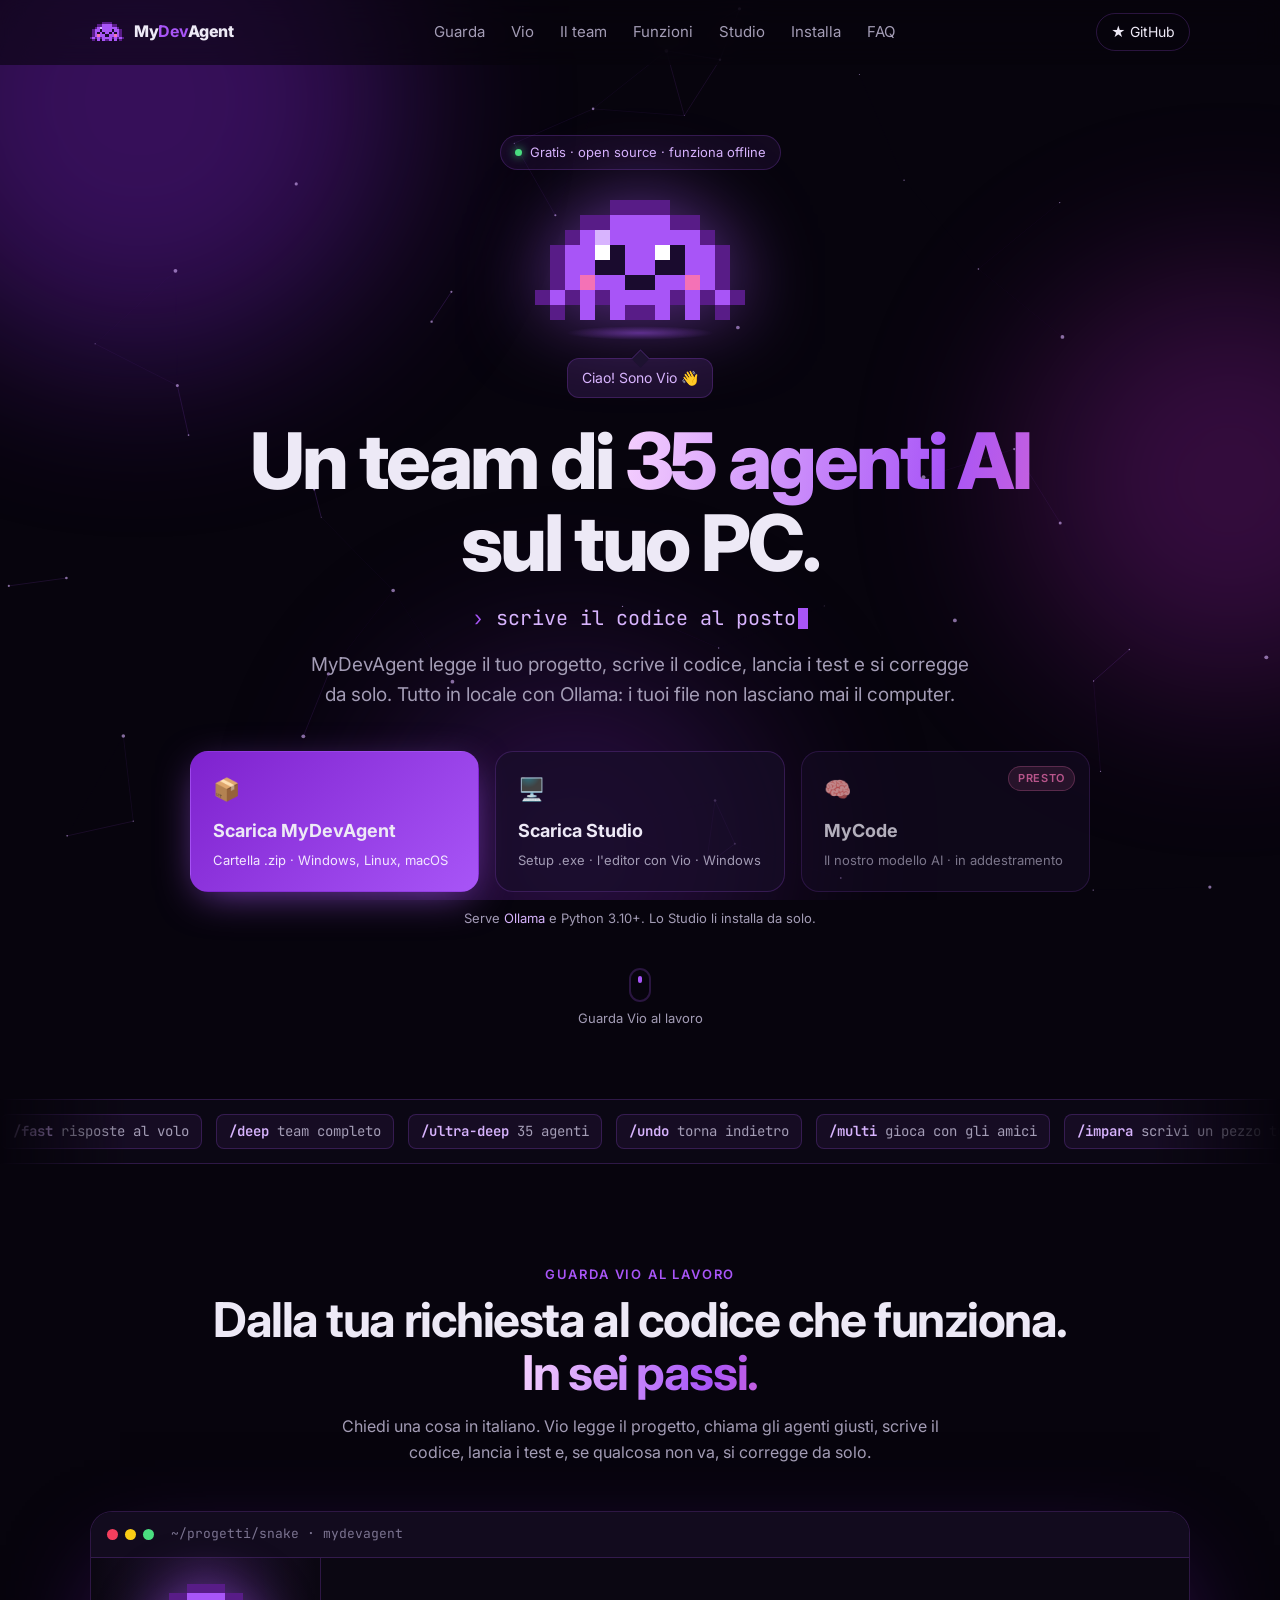
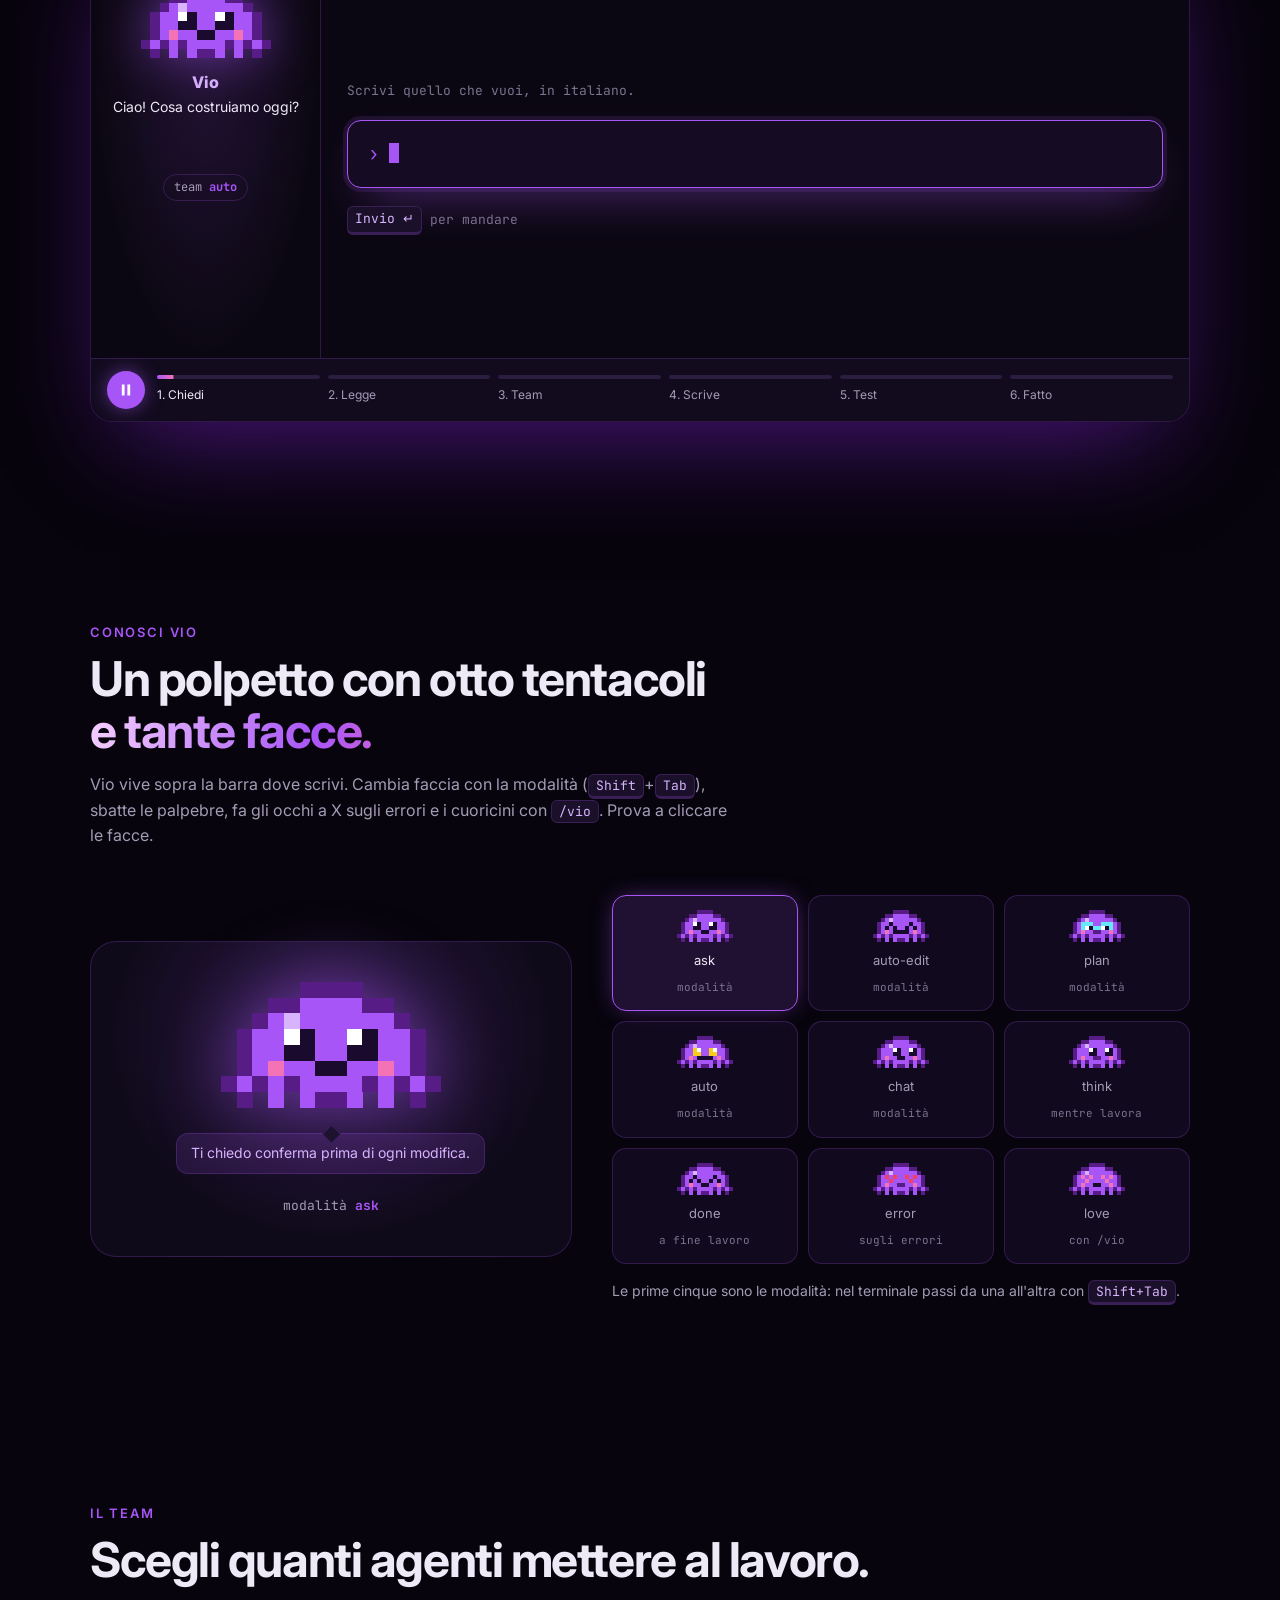
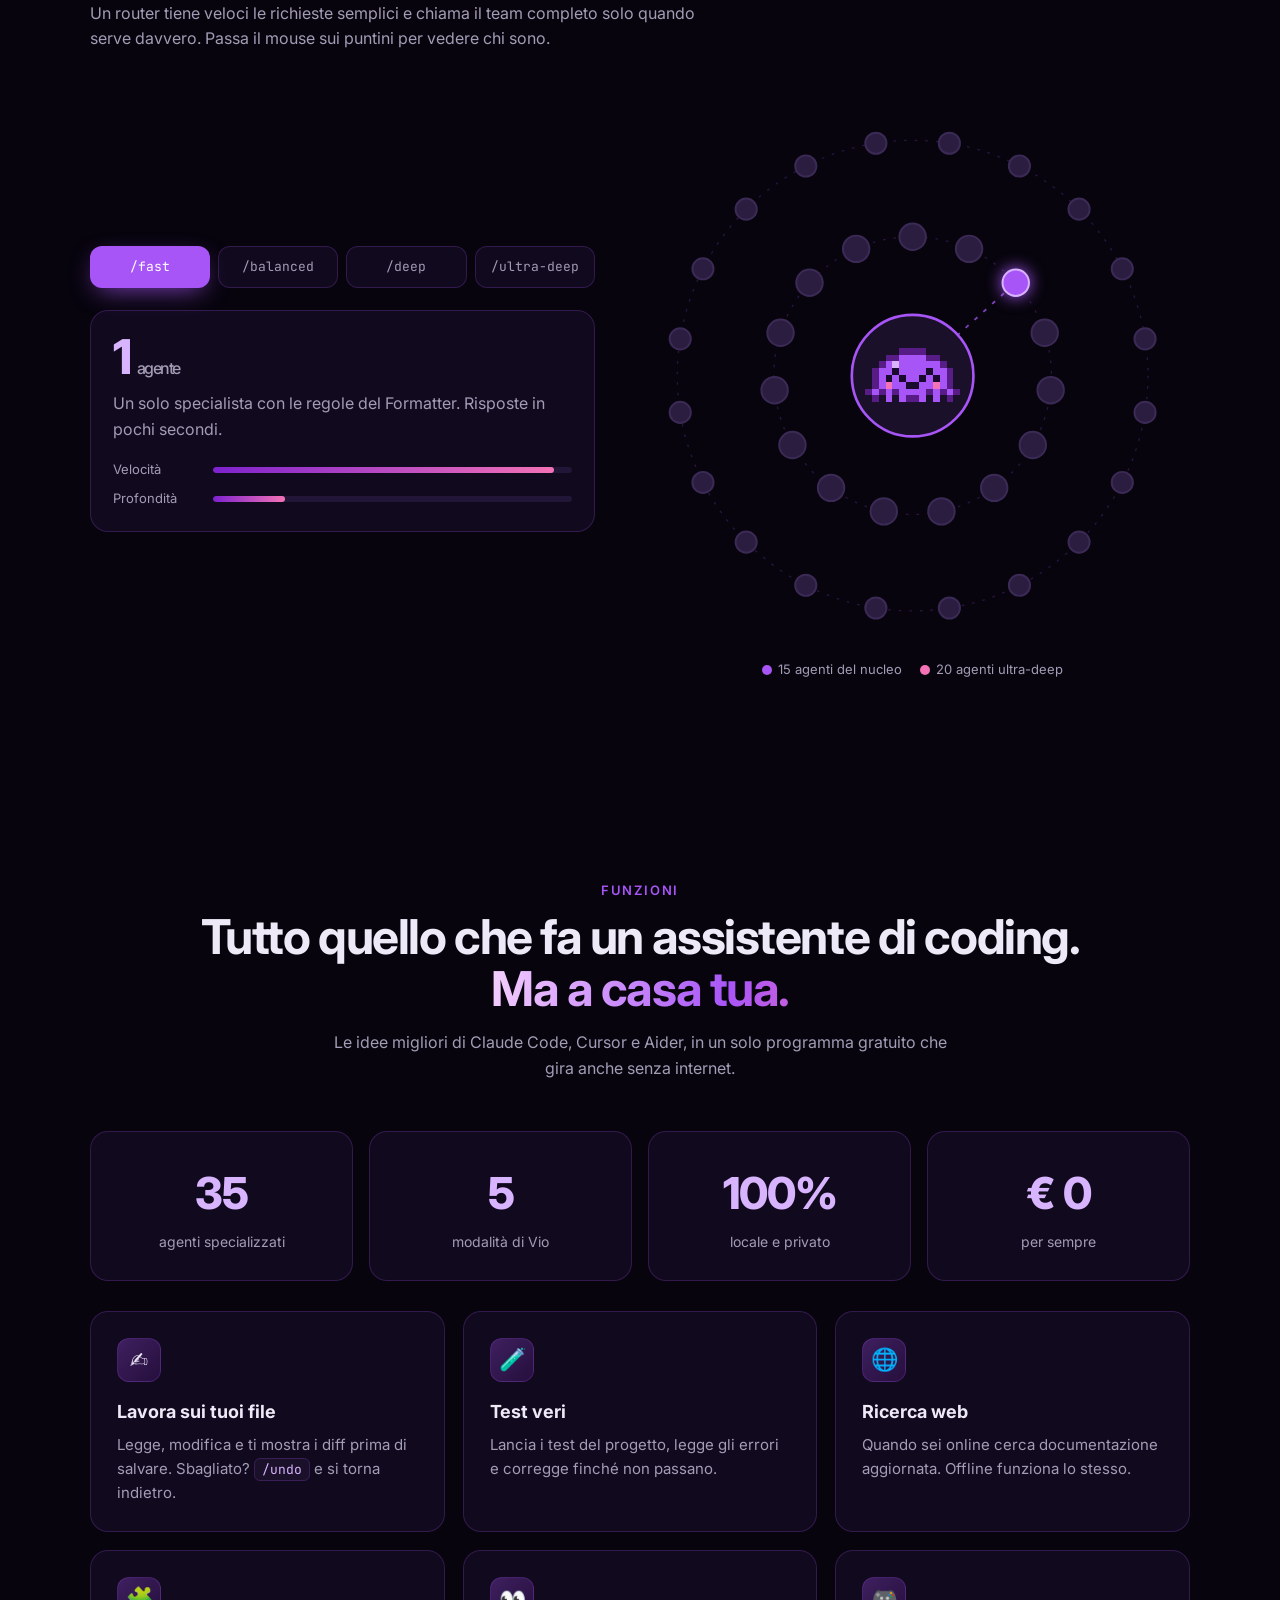
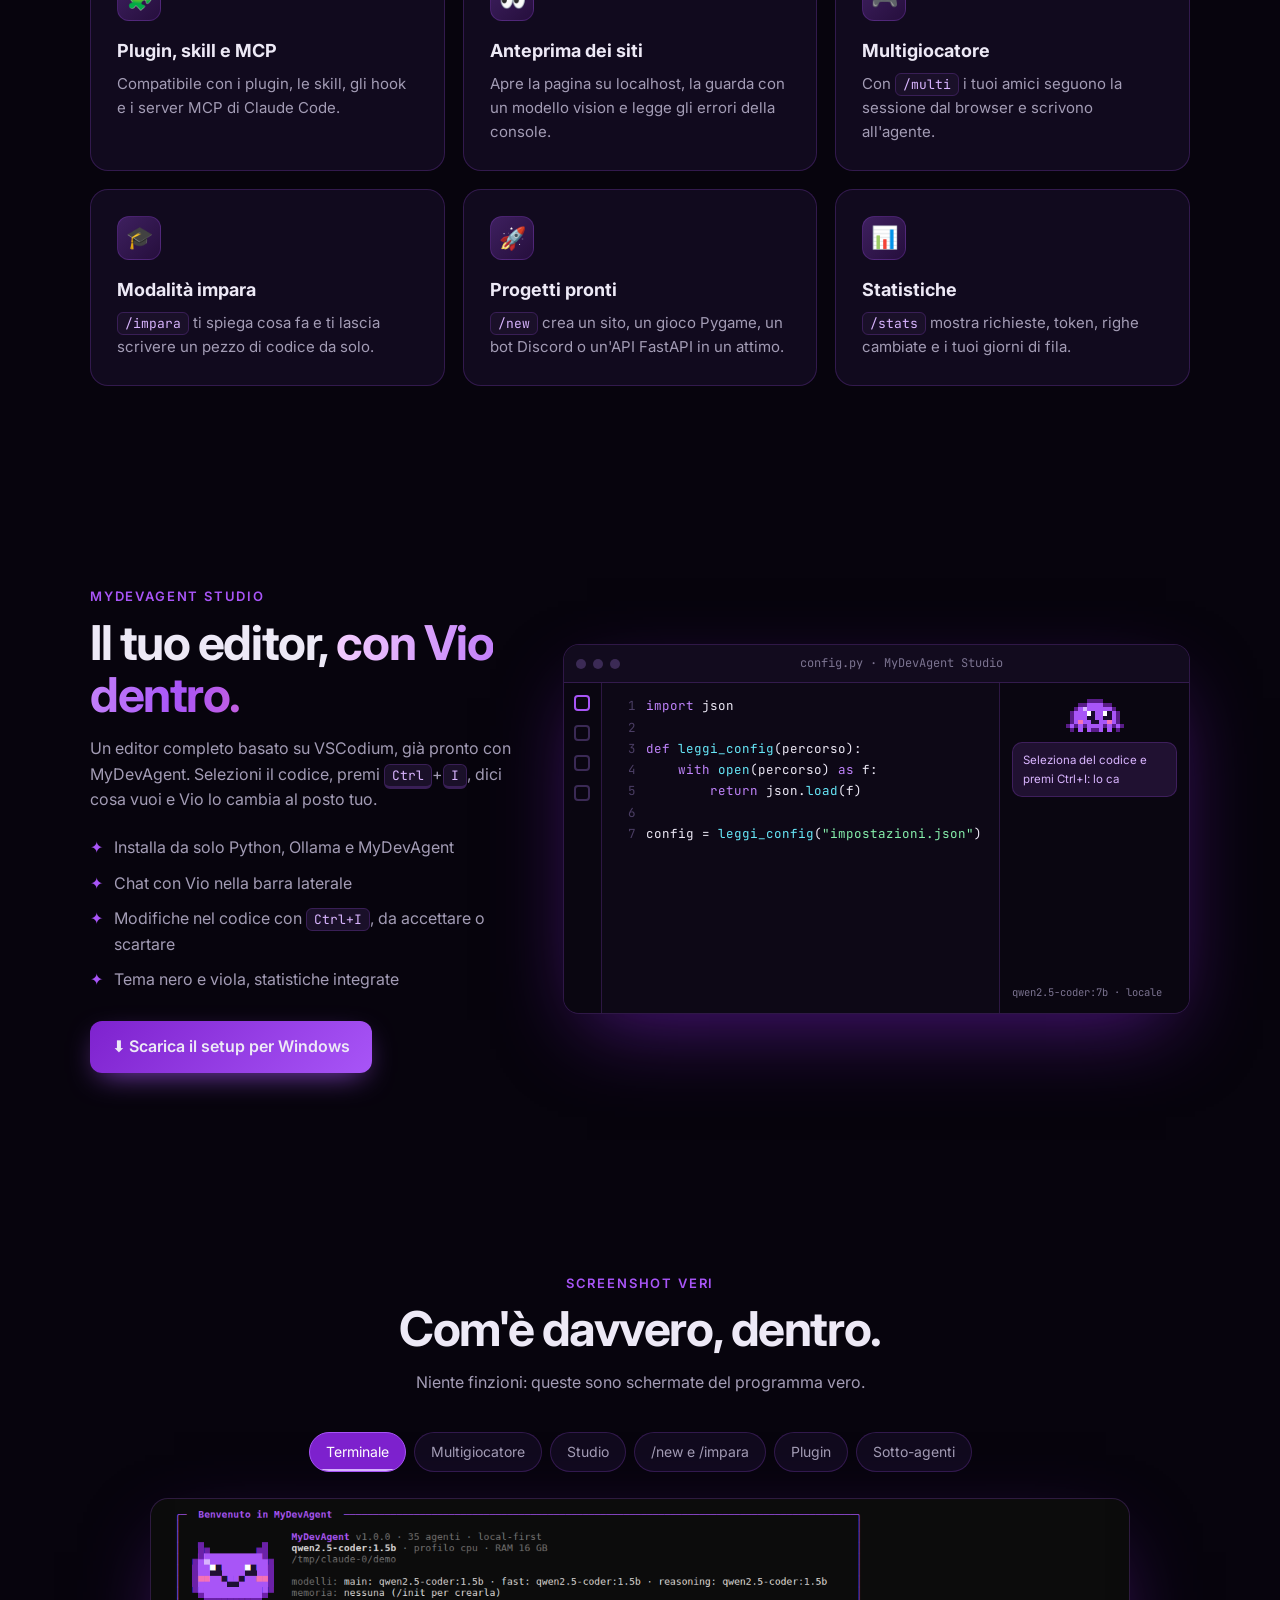
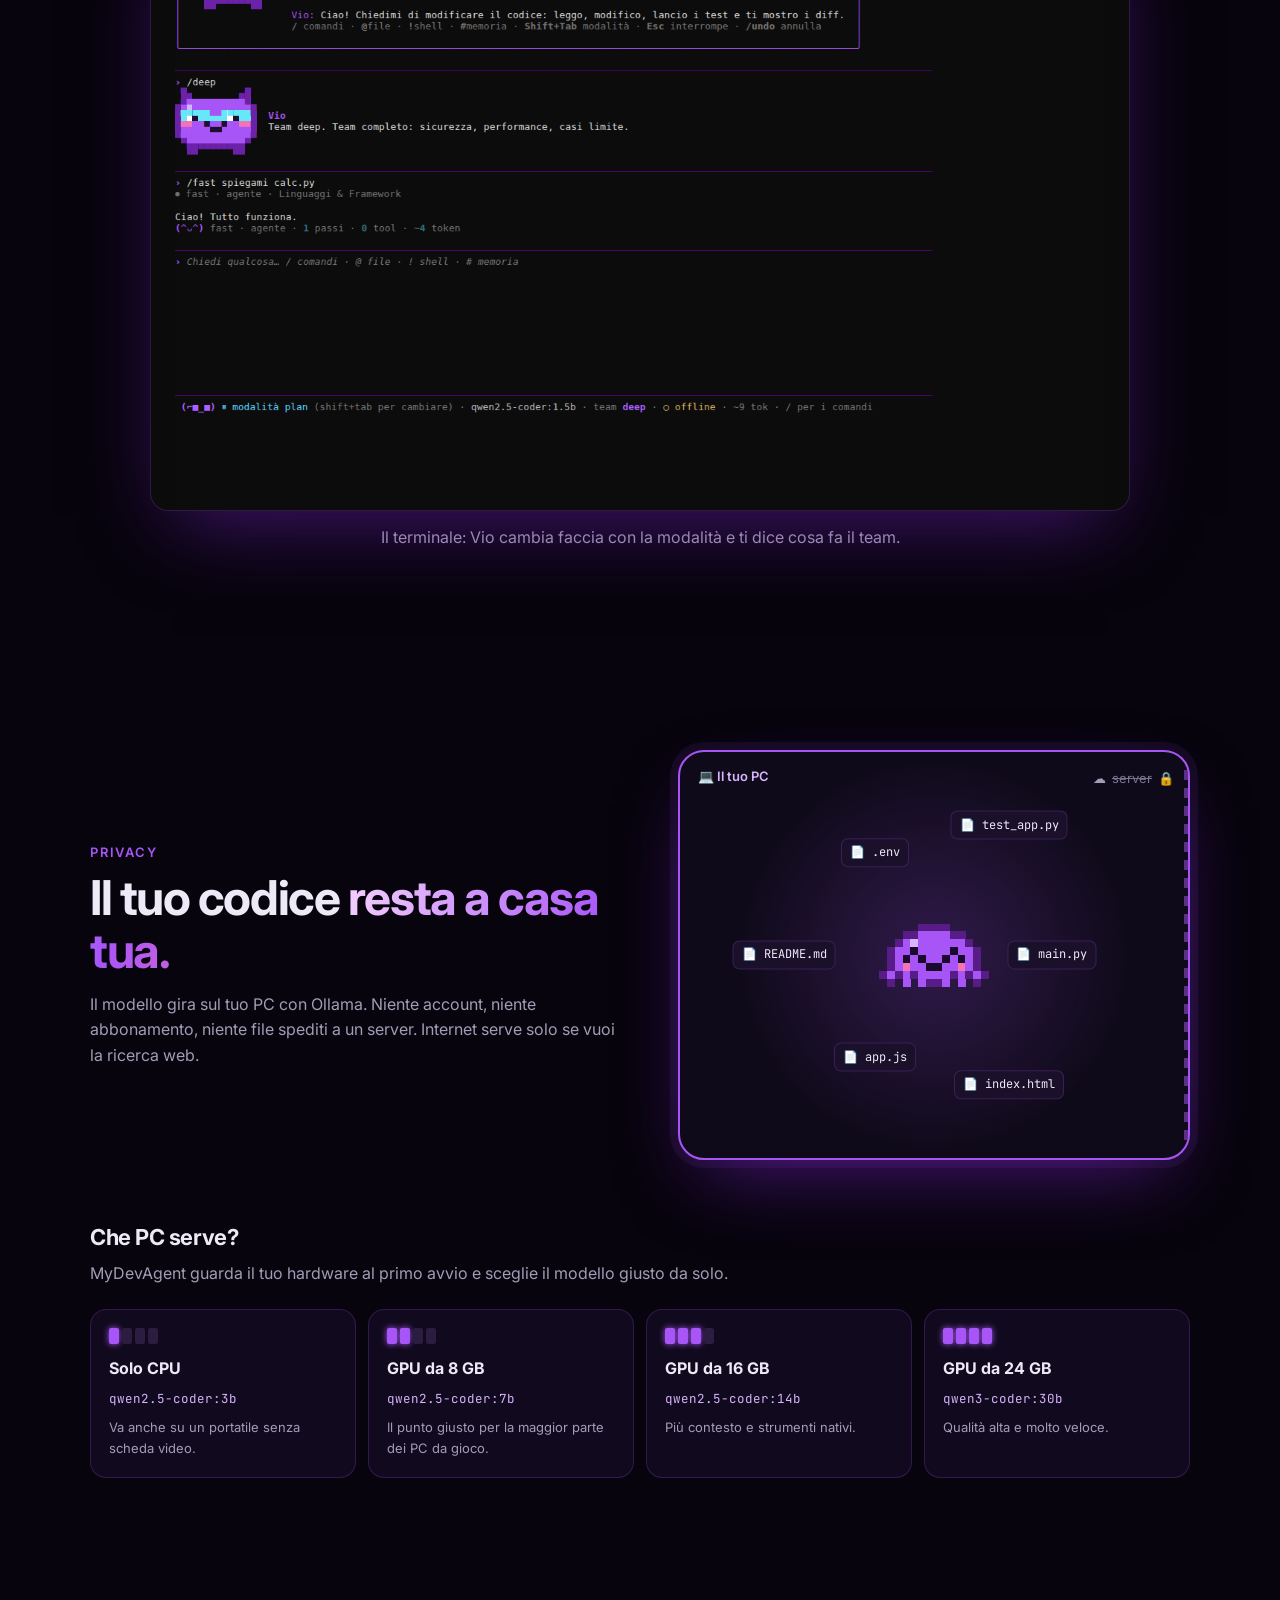
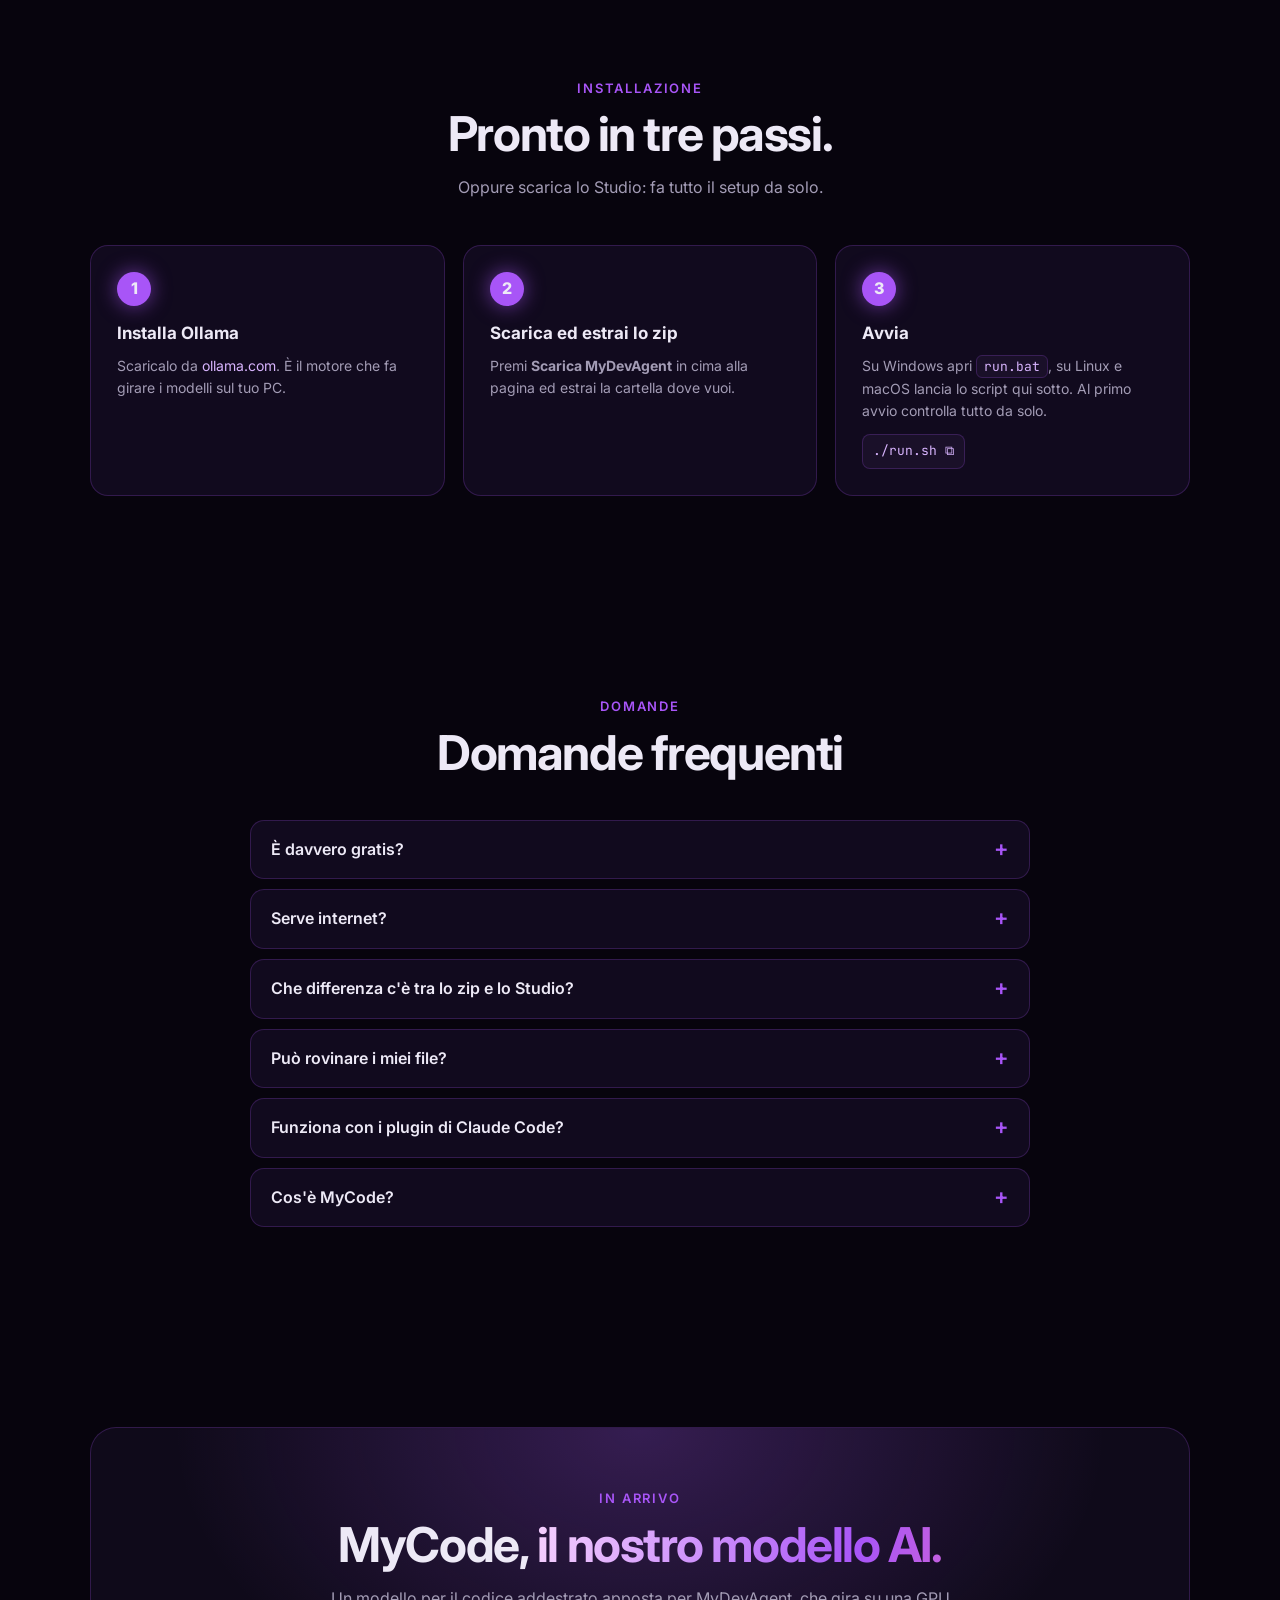
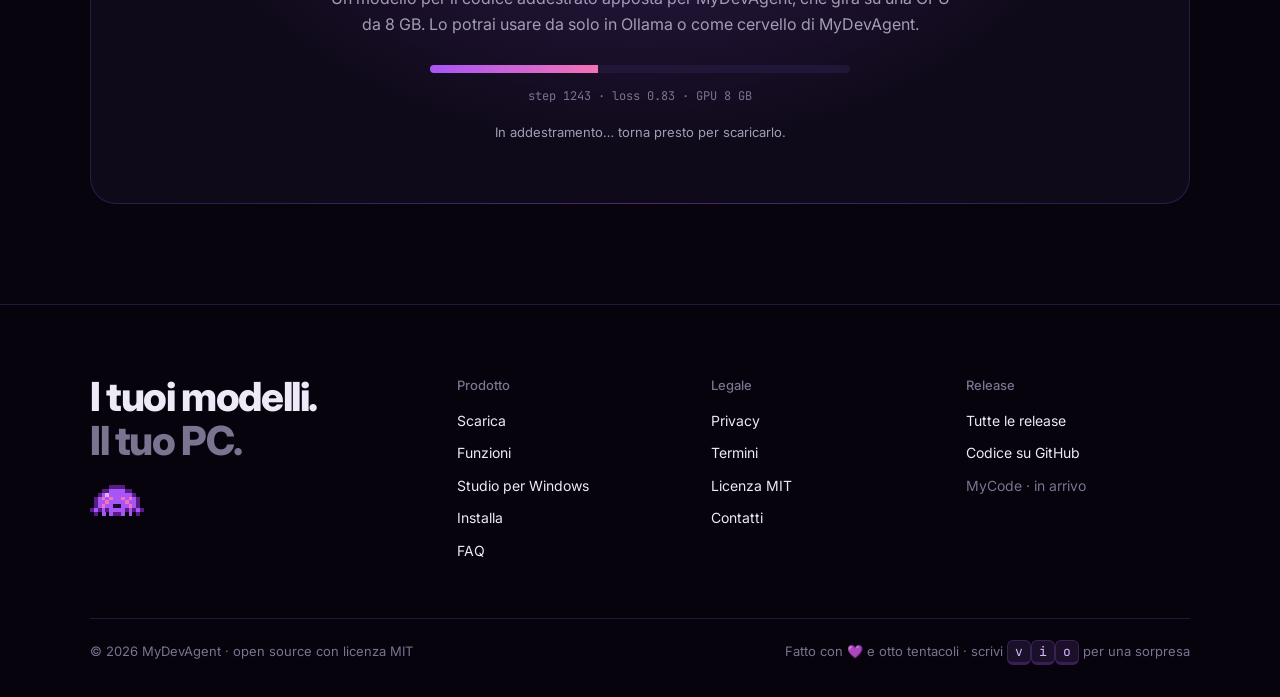
==== commit d7537846: "Footer, Privacy e Termini (dal ramo sito di MyDevAgent) Co-Authored-By: Claude Opus 5.5 (1M context)" ====
--- a/index.html
+++ b/index.html
@@ -119,7 +119,7 @@
   .lead { max-width: 680px; margin: 16px auto 0; font-size: clamp(16px, 2.2vw, 19px); color: var(--muted); }
 
   /* bottoni di download */
-  .downloads { display: grid; grid-template-columns: repeat(3, 1fr); gap: 16px; max-width: 900px; margin: 40px auto 0; }
+  .downloads { scroll-margin-top: 90px; display: grid; grid-template-columns: repeat(3, 1fr); gap: 16px; max-width: 900px; margin: 40px auto 0; }
   .dl {
     position: relative; display: flex; flex-direction: column; align-items: flex-start; gap: 4px; text-align: left;
     padding: 20px 22px; border-radius: var(--radius); border: 1px solid var(--line); background: var(--card);
@@ -458,9 +458,18 @@
   @keyframes load { 0% { transform: translateX(-100%); } 100% { transform: translateX(260%); } }
   .brain { font-family: "JetBrains Mono", monospace; font-size: 12px; color: var(--dim); margin-top: 14px; height: 1.6em; overflow: hidden; }
 
-  footer { border-top: 1px solid var(--line); padding: 40px 0; color: var(--muted); font-size: 14px; }
-  footer .wrap { display: flex; justify-content: space-between; align-items: center; gap: 20px; flex-wrap: wrap; }
-  footer a { color: var(--lilac); }
+  footer { border-top: 1px solid var(--line); padding: 70px 0 34px; color: var(--muted); font-size: 14px; background: rgba(7,4,13,.7); }
+  .foot { display: grid; grid-template-columns: 1.5fr 1fr 1fr 1fr; gap: 30px; }
+  .foot .motto { font-size: clamp(28px, 3.4vw, 40px); font-weight: 800; letter-spacing: -.035em; line-height: 1.1; color: var(--text); }
+  .foot .motto span { display: block; color: var(--dim); }
+  .foot .vio { width: 54px; margin-top: 22px; }
+  .foot h4 { font-size: 13px; font-weight: 500; color: var(--dim); margin-bottom: 14px; }
+  .foot ul { list-style: none; display: grid; gap: 10px; }
+  .foot ul a { color: var(--text); transition: color .2s; }
+  .foot ul a:hover { color: var(--lilac); }
+  .foot ul .soon { color: var(--dim); }
+  .foot-bottom { display: flex; justify-content: space-between; gap: 16px; flex-wrap: wrap; margin-top: 56px; padding-top: 22px; border-top: 1px solid var(--line); font-size: 13px; color: var(--dim); }
+  .foot-bottom a { color: var(--lilac); }
 
   /* Vio che ti accompagna */
   .guide { position: fixed; right: 18px; bottom: 18px; z-index: 15; display: flex; align-items: flex-end; gap: 10px; opacity: 0; transform: translateY(30px); transition: .4s; pointer-events: none; }
@@ -484,6 +493,8 @@
   @media (max-width: 960px) {
     nav ul { display: none; }
     .downloads, .grid, .steps { grid-template-columns: 1fr; }
+    .foot { grid-template-columns: 1fr 1fr; }
+    .foot > div:first-child { grid-column: 1 / -1; }
     .stats, .hw { grid-template-columns: repeat(2, 1fr); }
     .studio, .faces, .team, .priv { grid-template-columns: 1fr; }
     section { padding: 70px 0; }
@@ -554,7 +565,7 @@
     <p class="rot mono reveal" aria-hidden="true"><span class="p">›</span> <span id="rot"></span><span class="caret"></span></p>
     <p class="lead reveal">MyDevAgent legge il tuo progetto, scrive il codice, lancia i test e si corregge da solo. Tutto in locale con Ollama: i tuoi file non lasciano mai il computer.</p>
 
-    <div class="downloads reveal">
+    <div class="downloads reveal" id="scarica">
       <a class="dl main" href="https://github.com/giovannisantorofrancesco2011-arch/MyDevAgent/archive/refs/heads/claude/gracious-mayer-mt8l9b.zip">
         <span class="ic">📦</span><strong>Scarica MyDevAgent</strong><small>Cartella .zip · Windows, Linux, macOS</small>
       </a>
@@ -812,8 +823,43 @@
 
 <footer>
   <div class="wrap">
-    <span class="logo"><svg class="vio" data-expr="love"></svg><span>My<b>Dev</b>Agent</span></span>
-    <span>Fatto con 💜 e otto tentacoli · <a href="https://github.com/giovannisantorofrancesco2011-arch/MyDevAgent" target="_blank" rel="noopener">codice su GitHub</a> · scrivi <kbd>v</kbd><kbd>i</kbd><kbd>o</kbd> per una sorpresa</span>
+    <div class="foot">
+      <div>
+        <p class="motto">I tuoi modelli.<span>Il tuo PC.</span></p>
+        <svg class="vio" data-expr="love" aria-hidden="true"></svg>
+      </div>
+      <div>
+        <h4>Prodotto</h4>
+        <ul>
+          <li><a href="#scarica">Scarica</a></li>
+          <li><a href="#funzioni">Funzioni</a></li>
+          <li><a href="#studio">Studio per Windows</a></li>
+          <li><a href="#installa">Installa</a></li>
+          <li><a href="#faq">FAQ</a></li>
+        </ul>
+      </div>
+      <div>
+        <h4>Legale</h4>
+        <ul>
+          <li><a href="privacy.html">Privacy</a></li>
+          <li><a href="termini.html">Termini</a></li>
+          <li><a href="termini.html#licenza">Licenza MIT</a></li>
+          <li><a href="https://github.com/giovannisantorofrancesco2011-arch/MyDevAgent/issues" target="_blank" rel="noopener">Contatti</a></li>
+        </ul>
+      </div>
+      <div>
+        <h4>Release</h4>
+        <ul>
+          <li><a href="https://github.com/giovannisantorofrancesco2011-arch/MyDevAgent/releases" target="_blank" rel="noopener">Tutte le release</a></li>
+          <li><a href="https://github.com/giovannisantorofrancesco2011-arch/MyDevAgent" target="_blank" rel="noopener">Codice su GitHub</a></li>
+          <li class="soon">MyCode · in arrivo</li>
+        </ul>
+      </div>
+    </div>
+    <div class="foot-bottom">
+      <span>© 2026 MyDevAgent · open source con licenza MIT</span>
+      <span>Fatto con 💜 e otto tentacoli · scrivi <kbd>v</kbd><kbd>i</kbd><kbd>o</kbd> per una sorpresa</span>
+    </div>
   </div>
 </footer>
 
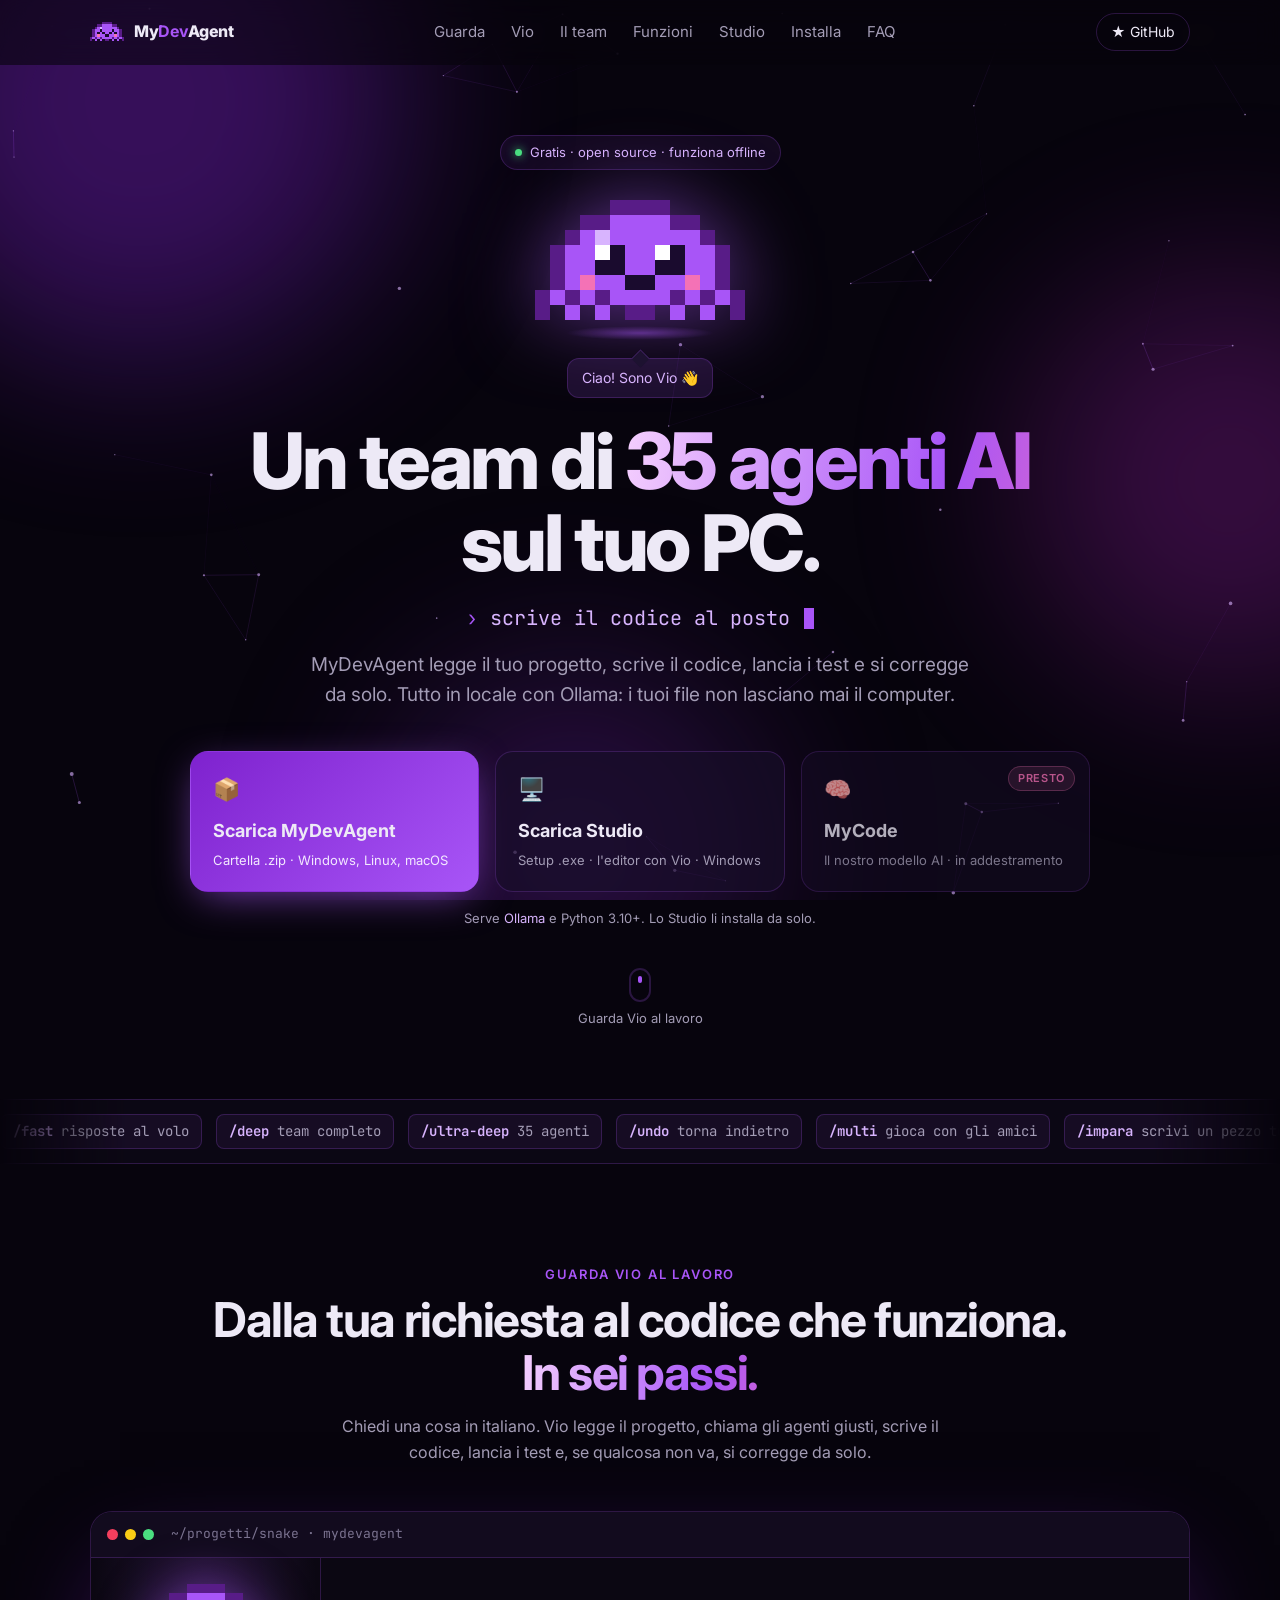
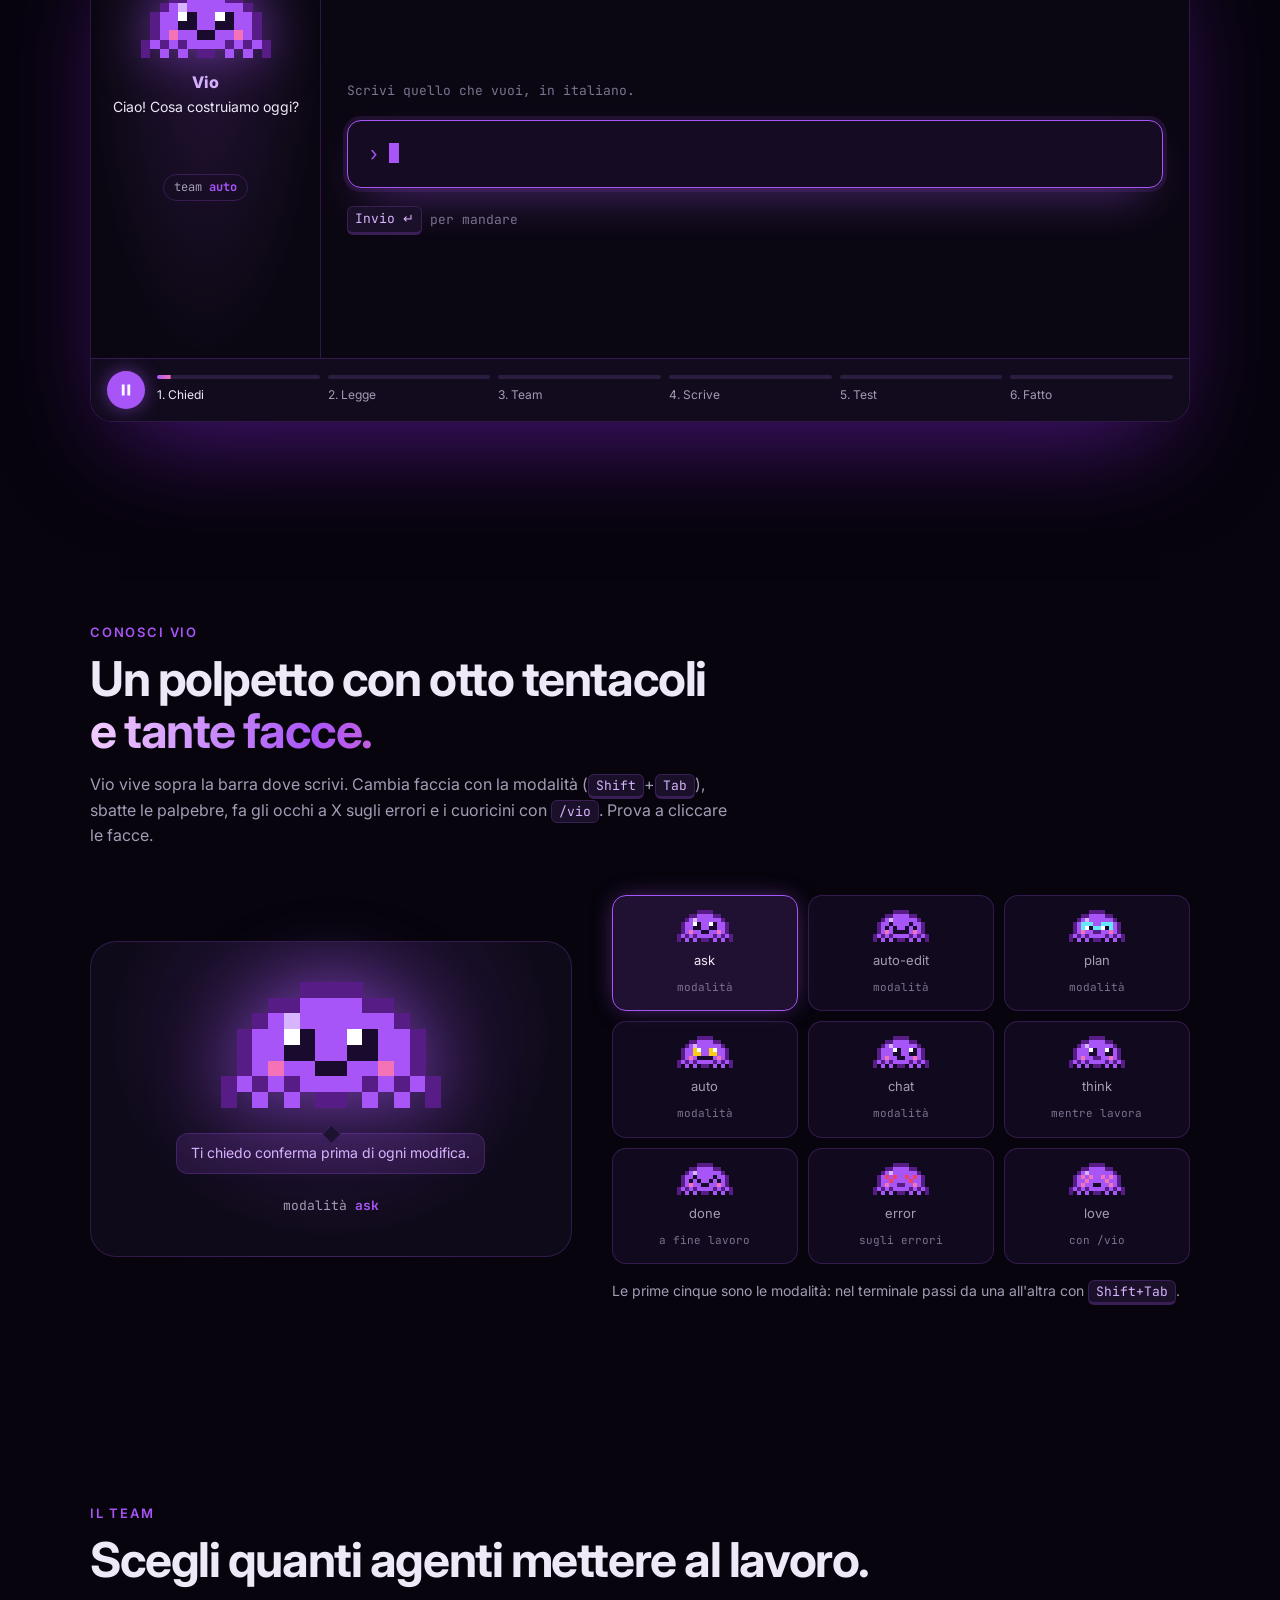
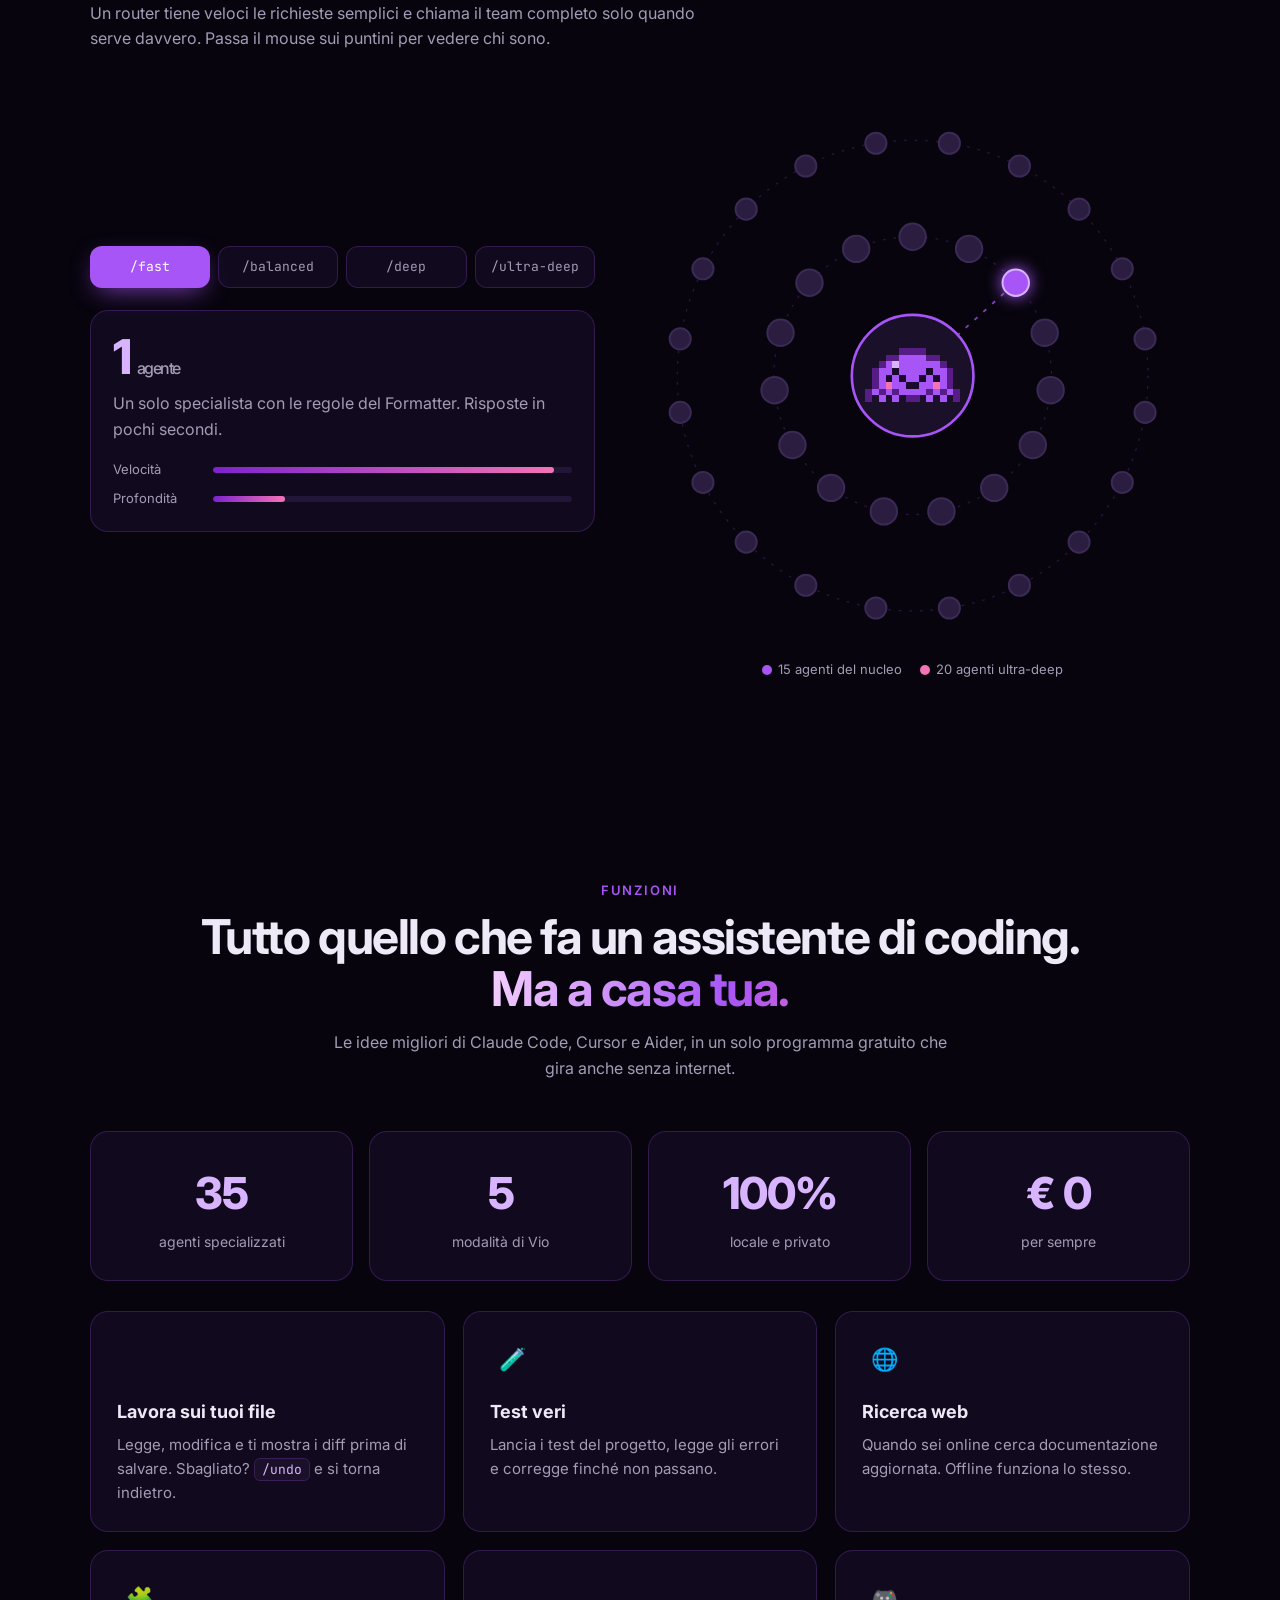
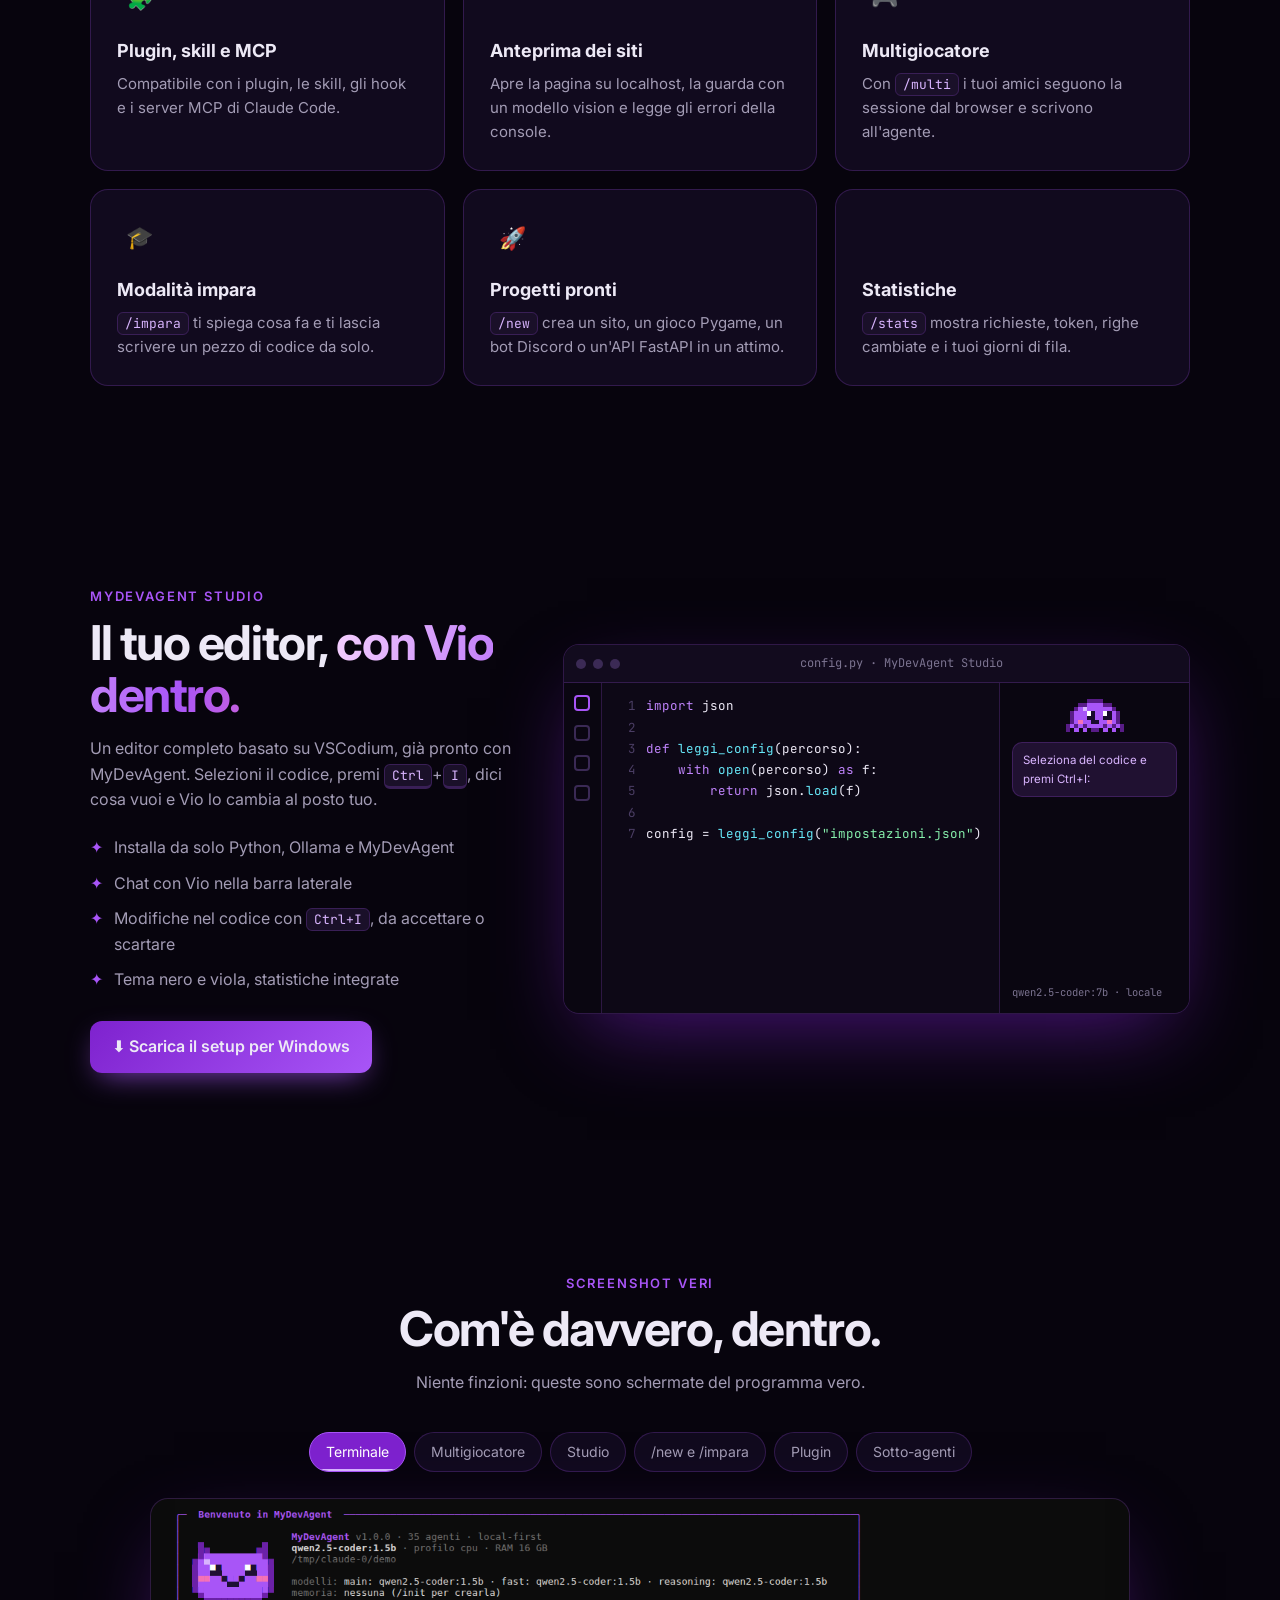
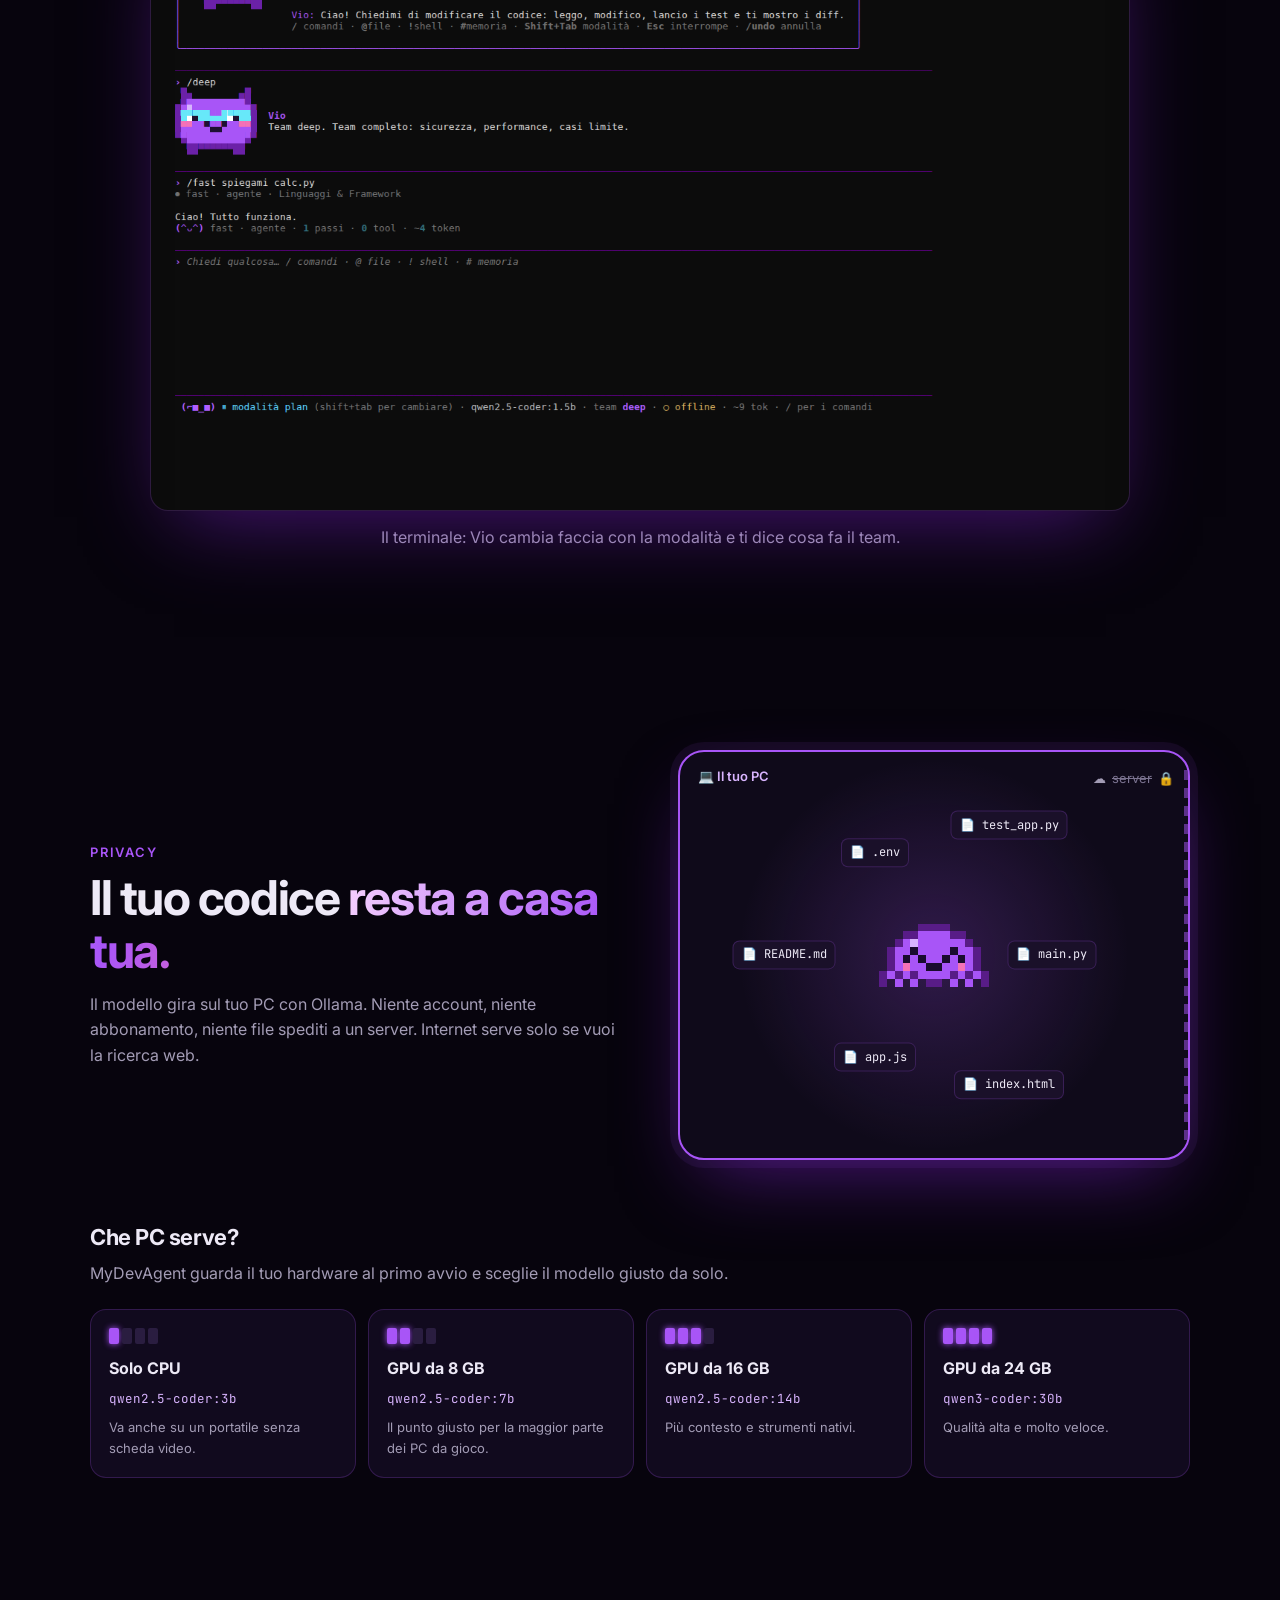
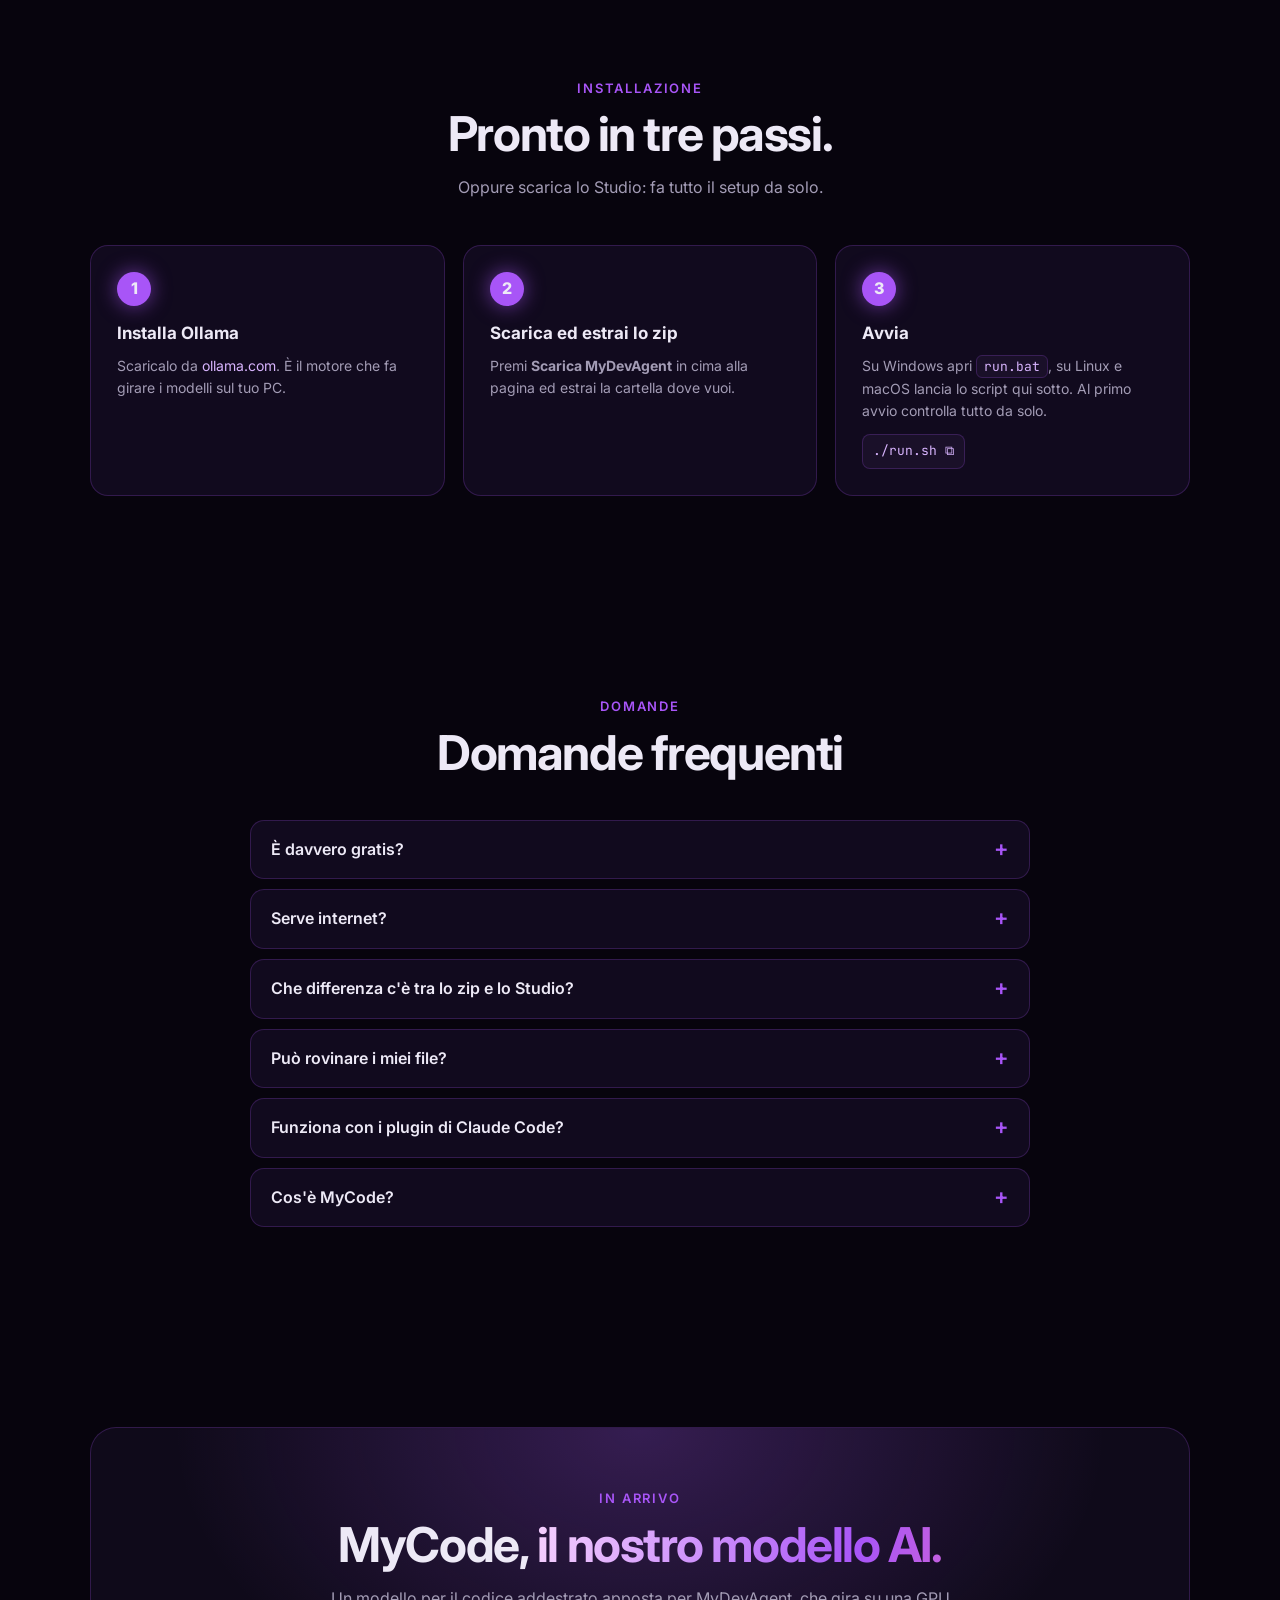
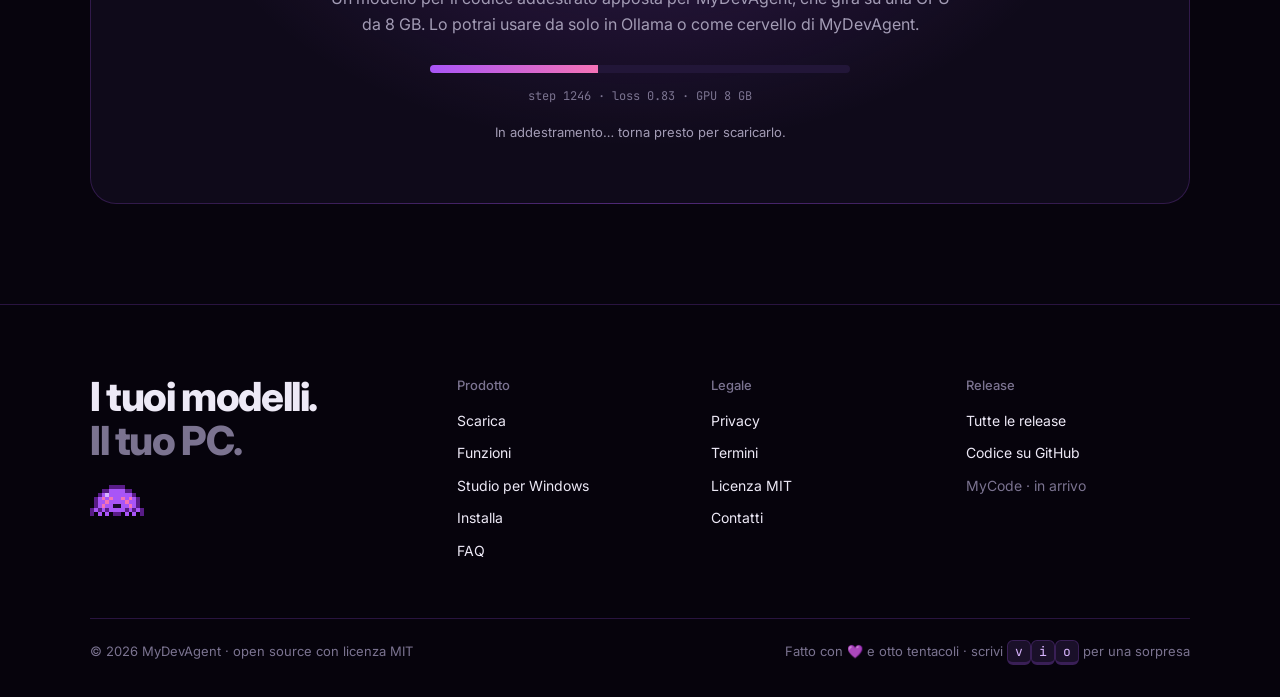
==== commit 4c38018f: "Anteprima per i social, pagina 404 con Vio, link al file LICENSE (dal ramo sito) Co-Authored-By: Cla" ====
--- a/index.html
+++ b/index.html
@@ -8,6 +8,15 @@
 <meta property="og:title" content="MyDevAgent · 35 agenti AI sul tuo PC">
 <meta property="og:description" content="Legge il tuo progetto, scrive il codice, lancia i test e si corregge da solo. Gratis, open source, offline.">
 <meta name="theme-color" content="#07040d">
+<meta property="og:type" content="website">
+<meta property="og:site_name" content="MyDevAgent">
+<meta property="og:url" content="https://mydevagent.github.io/">
+<meta property="og:image" content="https://mydevagent.github.io/img/og.png">
+<meta property="og:image:width" content="1200">
+<meta property="og:image:height" content="630">
+<meta property="og:image:alt" content="Vio, il polpetto viola, e la scritta: Un team di 35 agenti AI sul tuo PC">
+<meta name="twitter:card" content="summary_large_image">
+<link rel="canonical" href="https://mydevagent.github.io/">
 <link rel="icon" href="data:image/svg+xml,%3Csvg xmlns='http://www.w3.org/2000/svg' viewBox='0 0 14 8' shape-rendering='crispEdges'%3E%3Crect x='4' width='6' height='1' fill='%23581c87'/%3E%3Crect x='2' y='1' width='10' height='6' fill='%23a855f7'/%3E%3Crect x='4' y='3' width='2' height='2' fill='%231a0b2e'/%3E%3Crect x='8' y='3' width='2' height='2' fill='%231a0b2e'/%3E%3Crect x='1' y='7' width='12' height='1' fill='%23581c87'/%3E%3C/svg%3E">
 <link rel="preconnect" href="https://fonts.googleapis.com">
 <link rel="preconnect" href="https://fonts.gstatic.com" crossorigin>
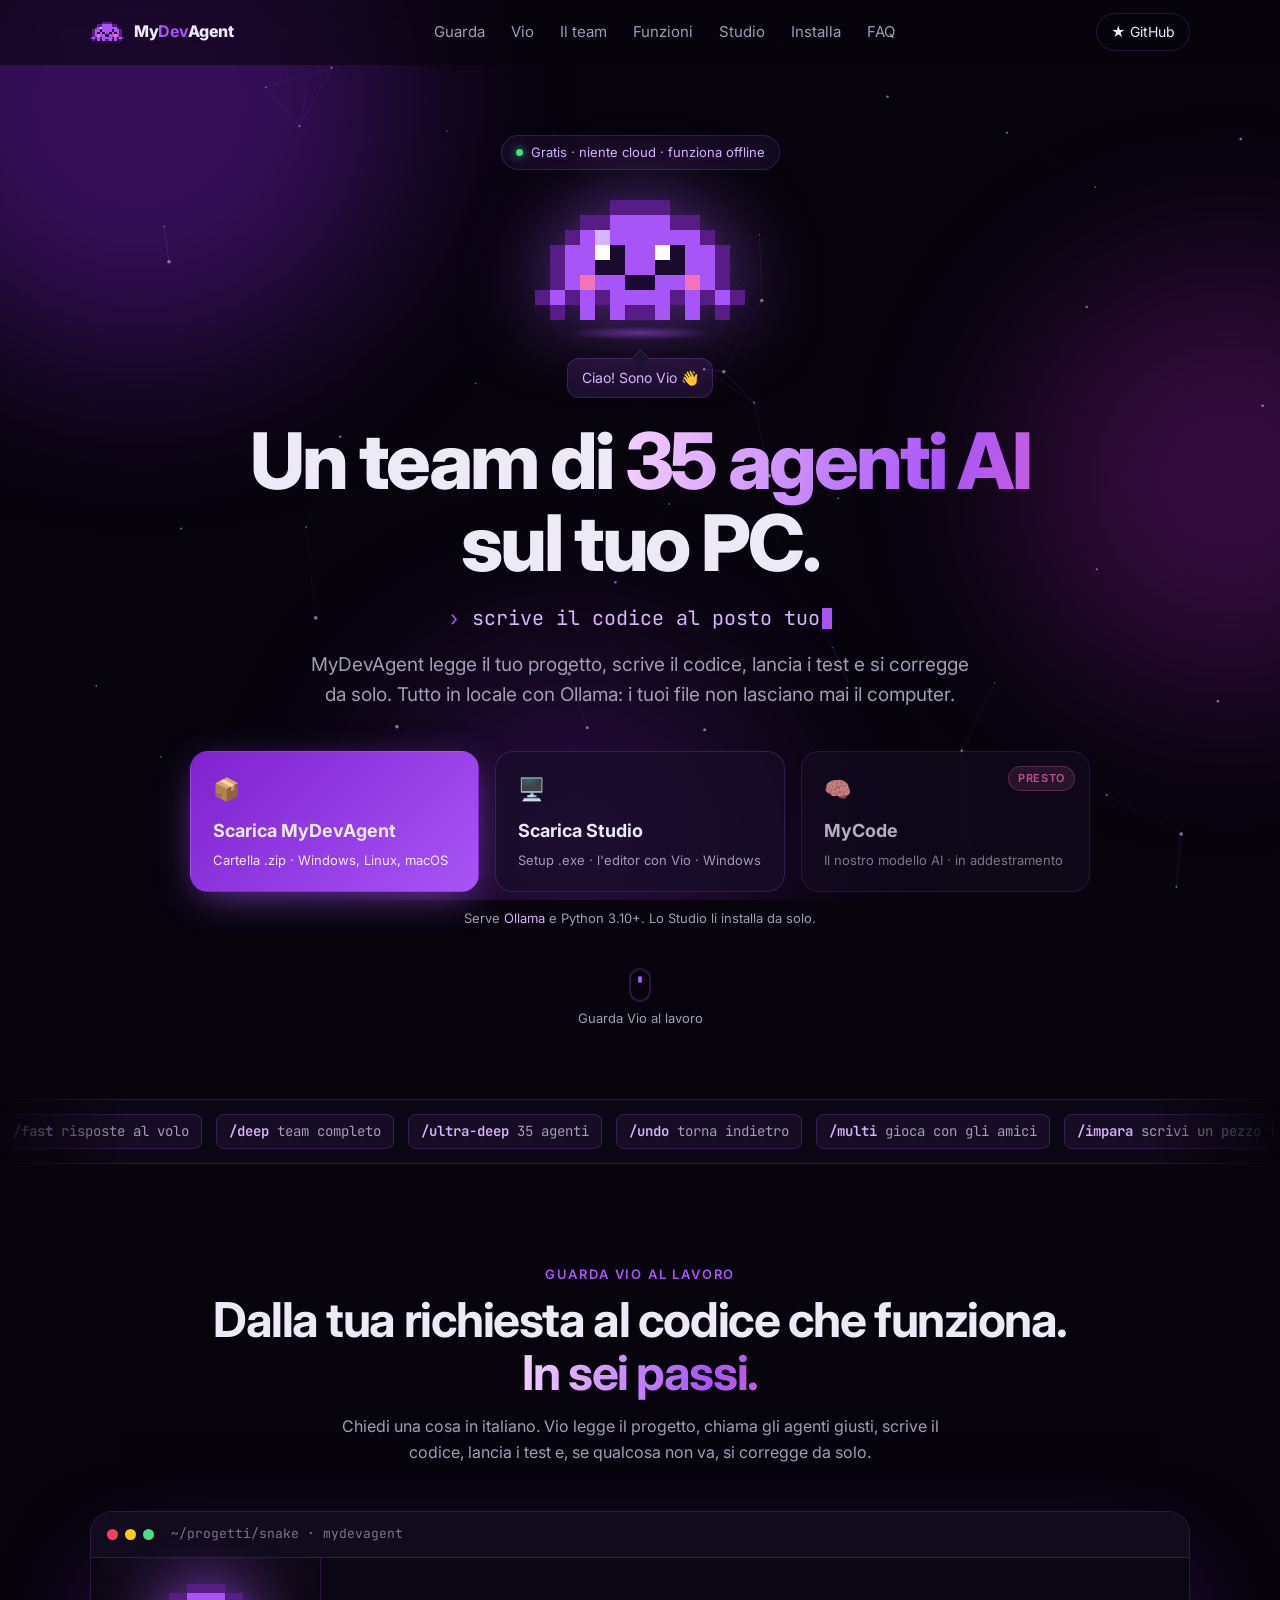
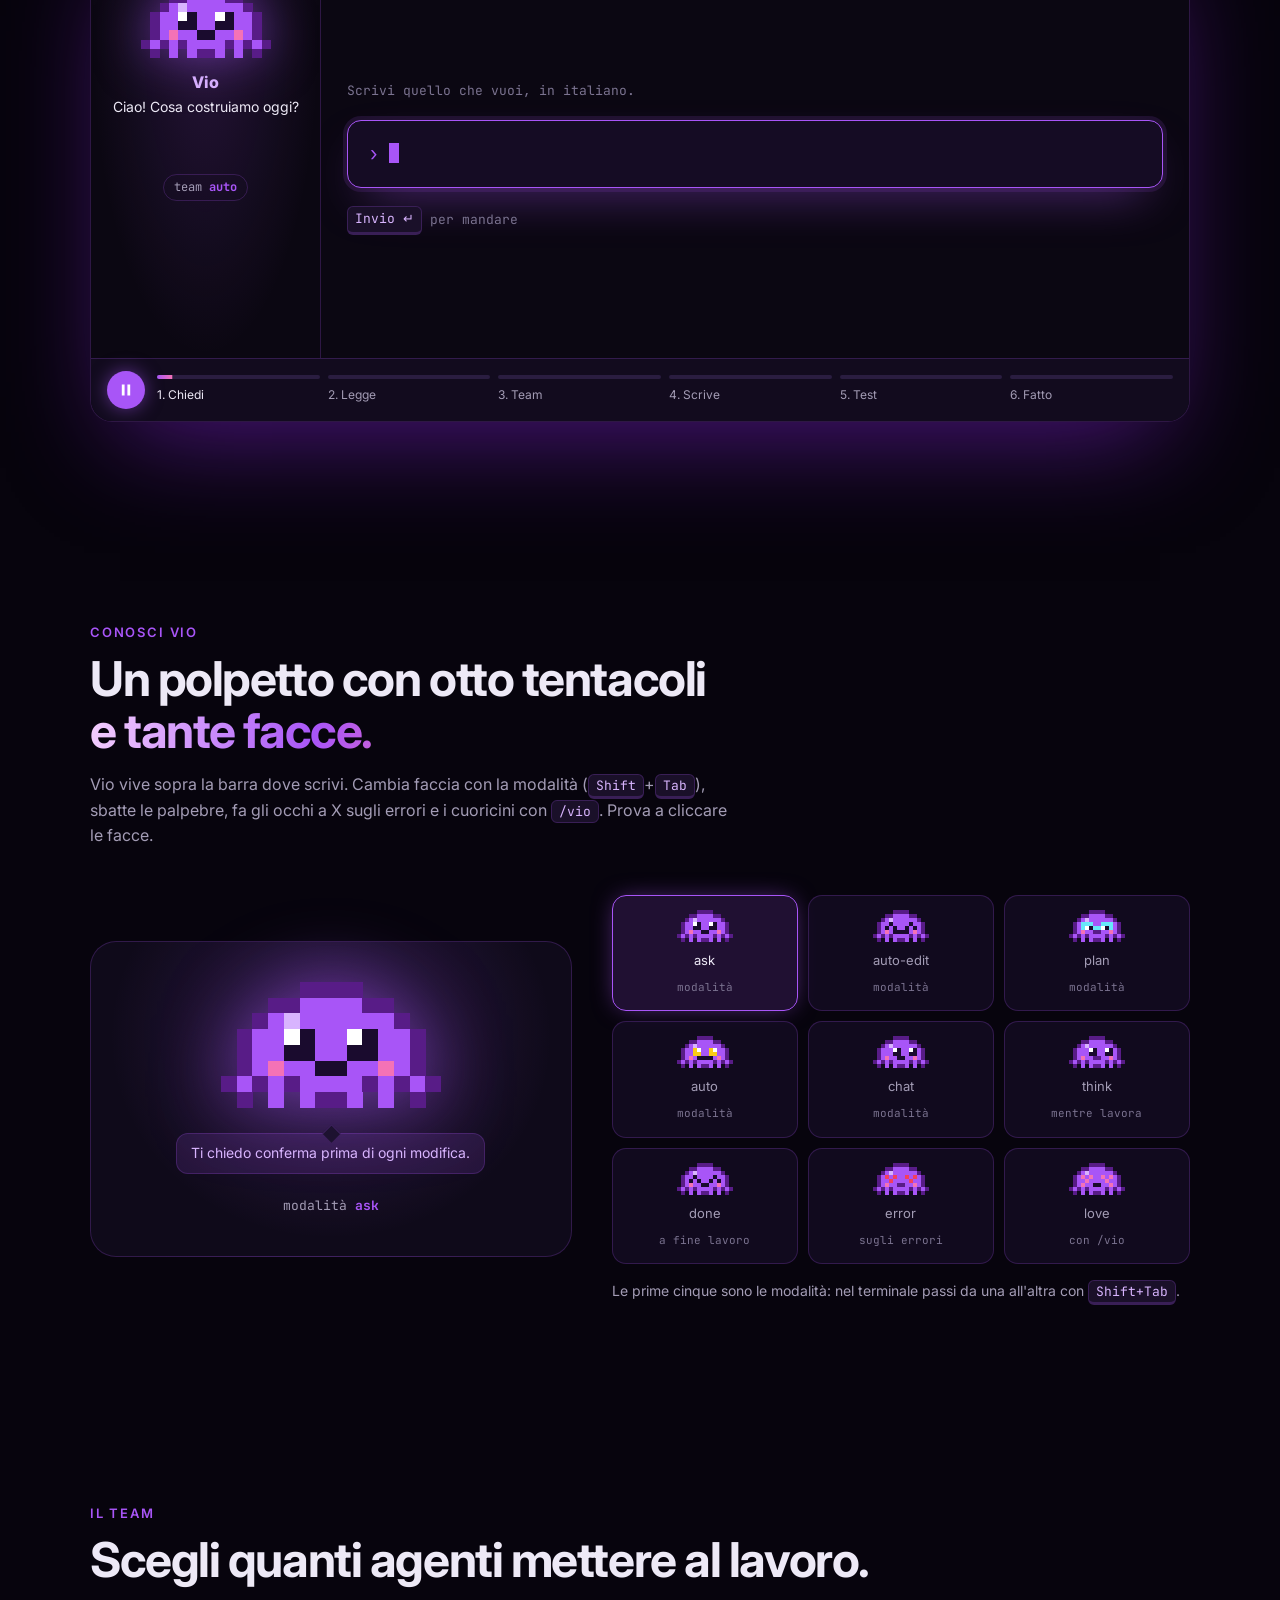
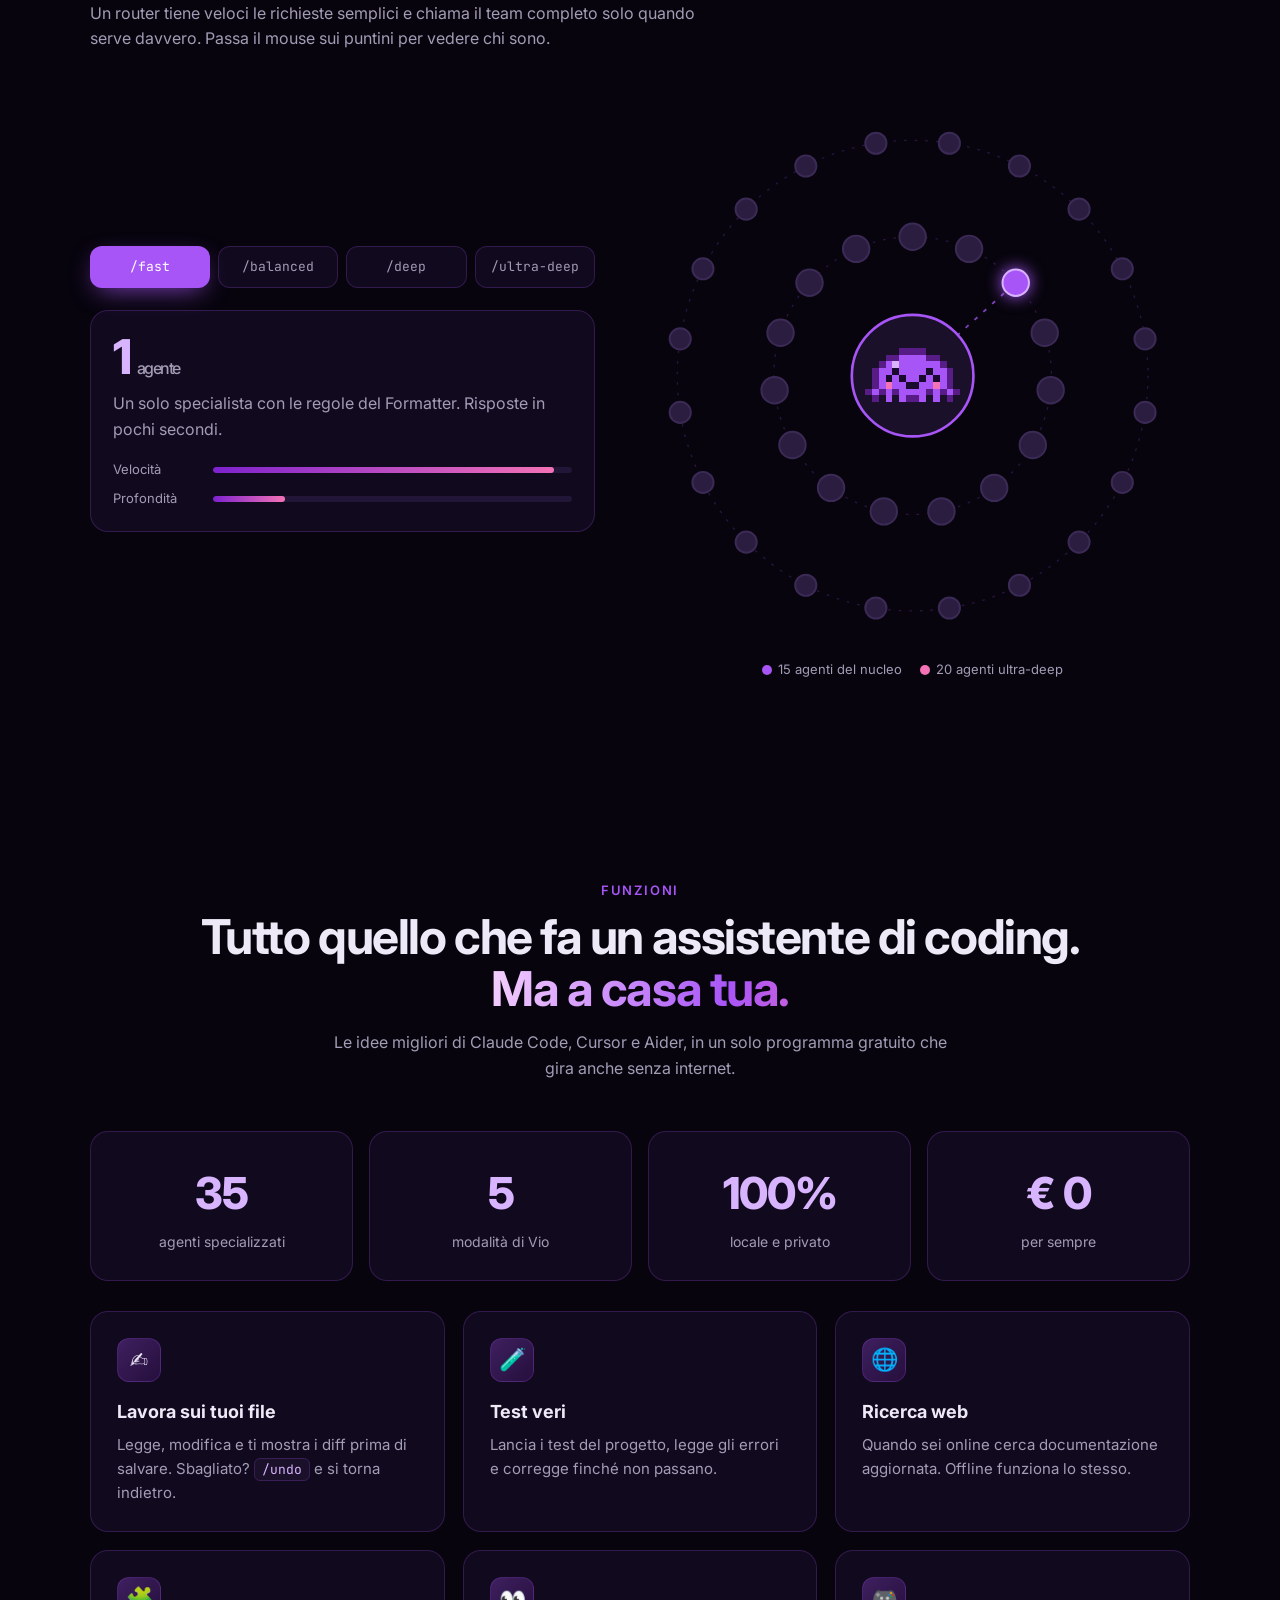
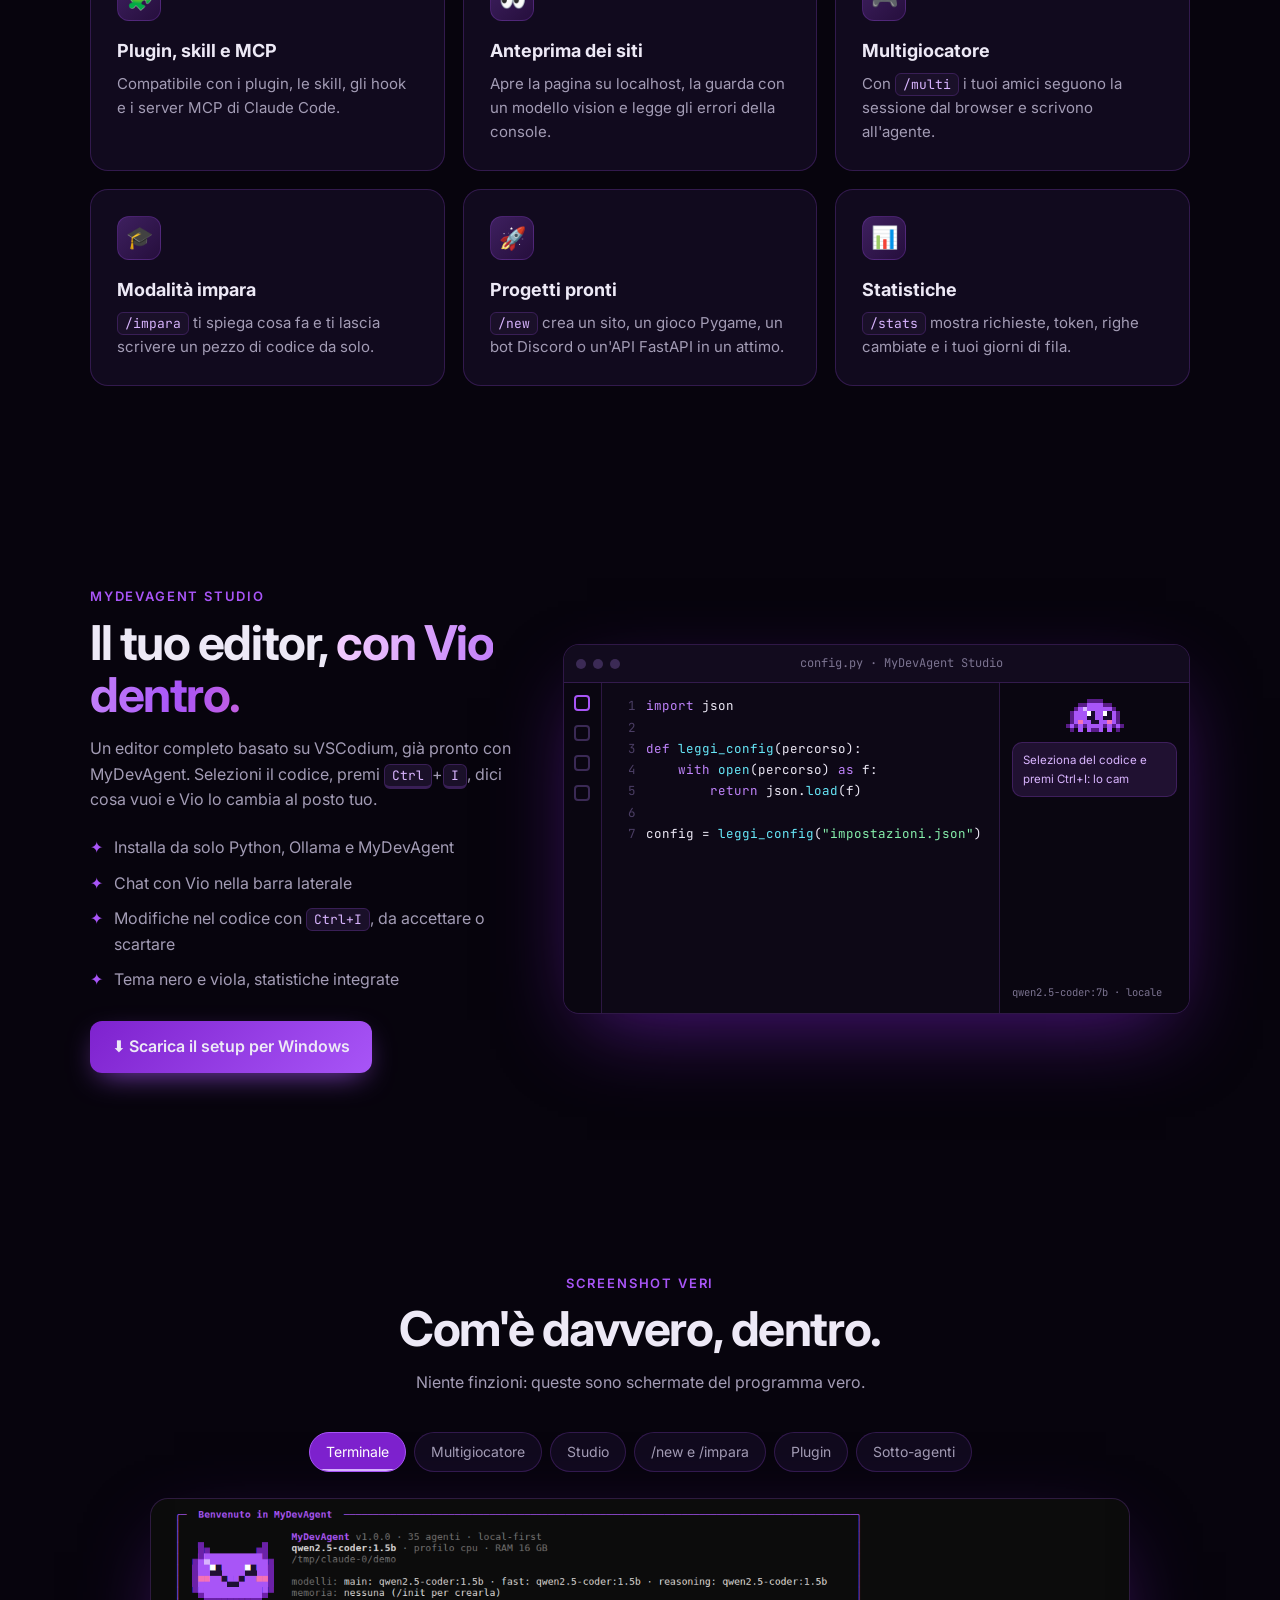
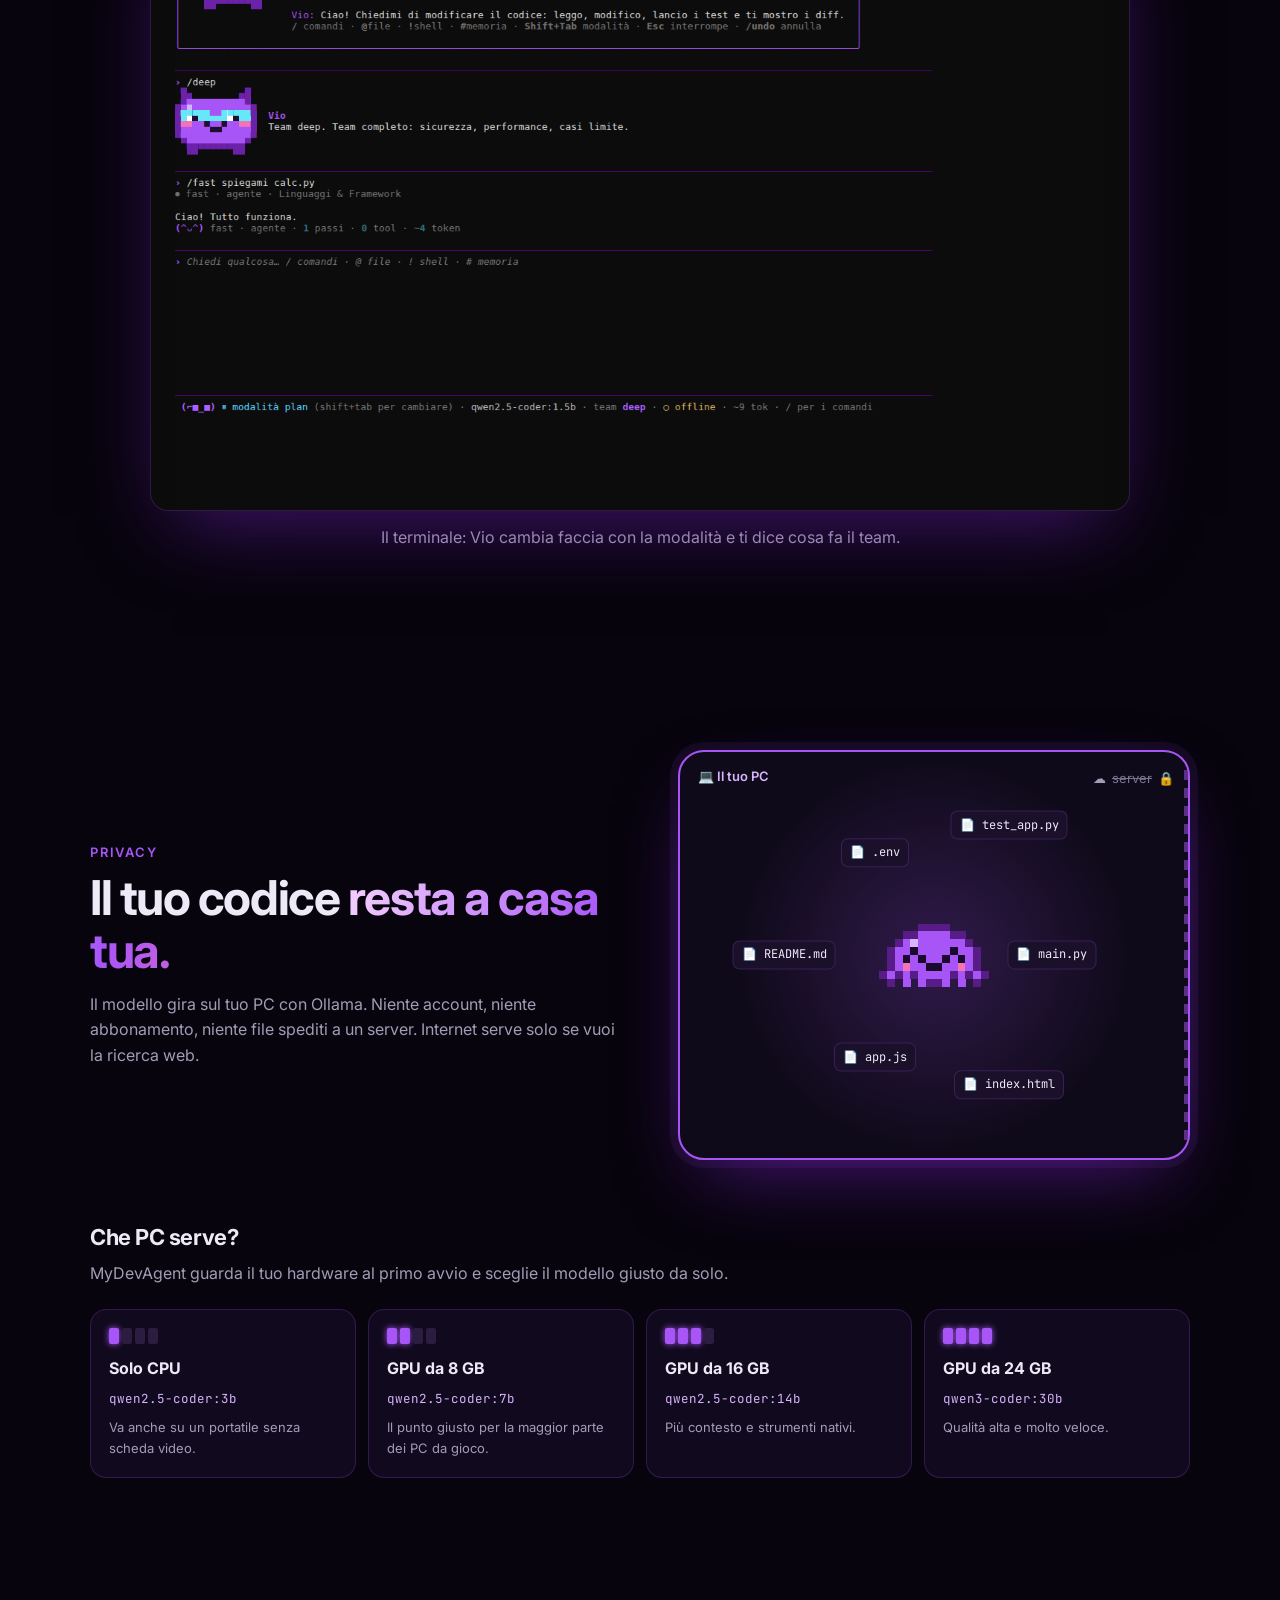
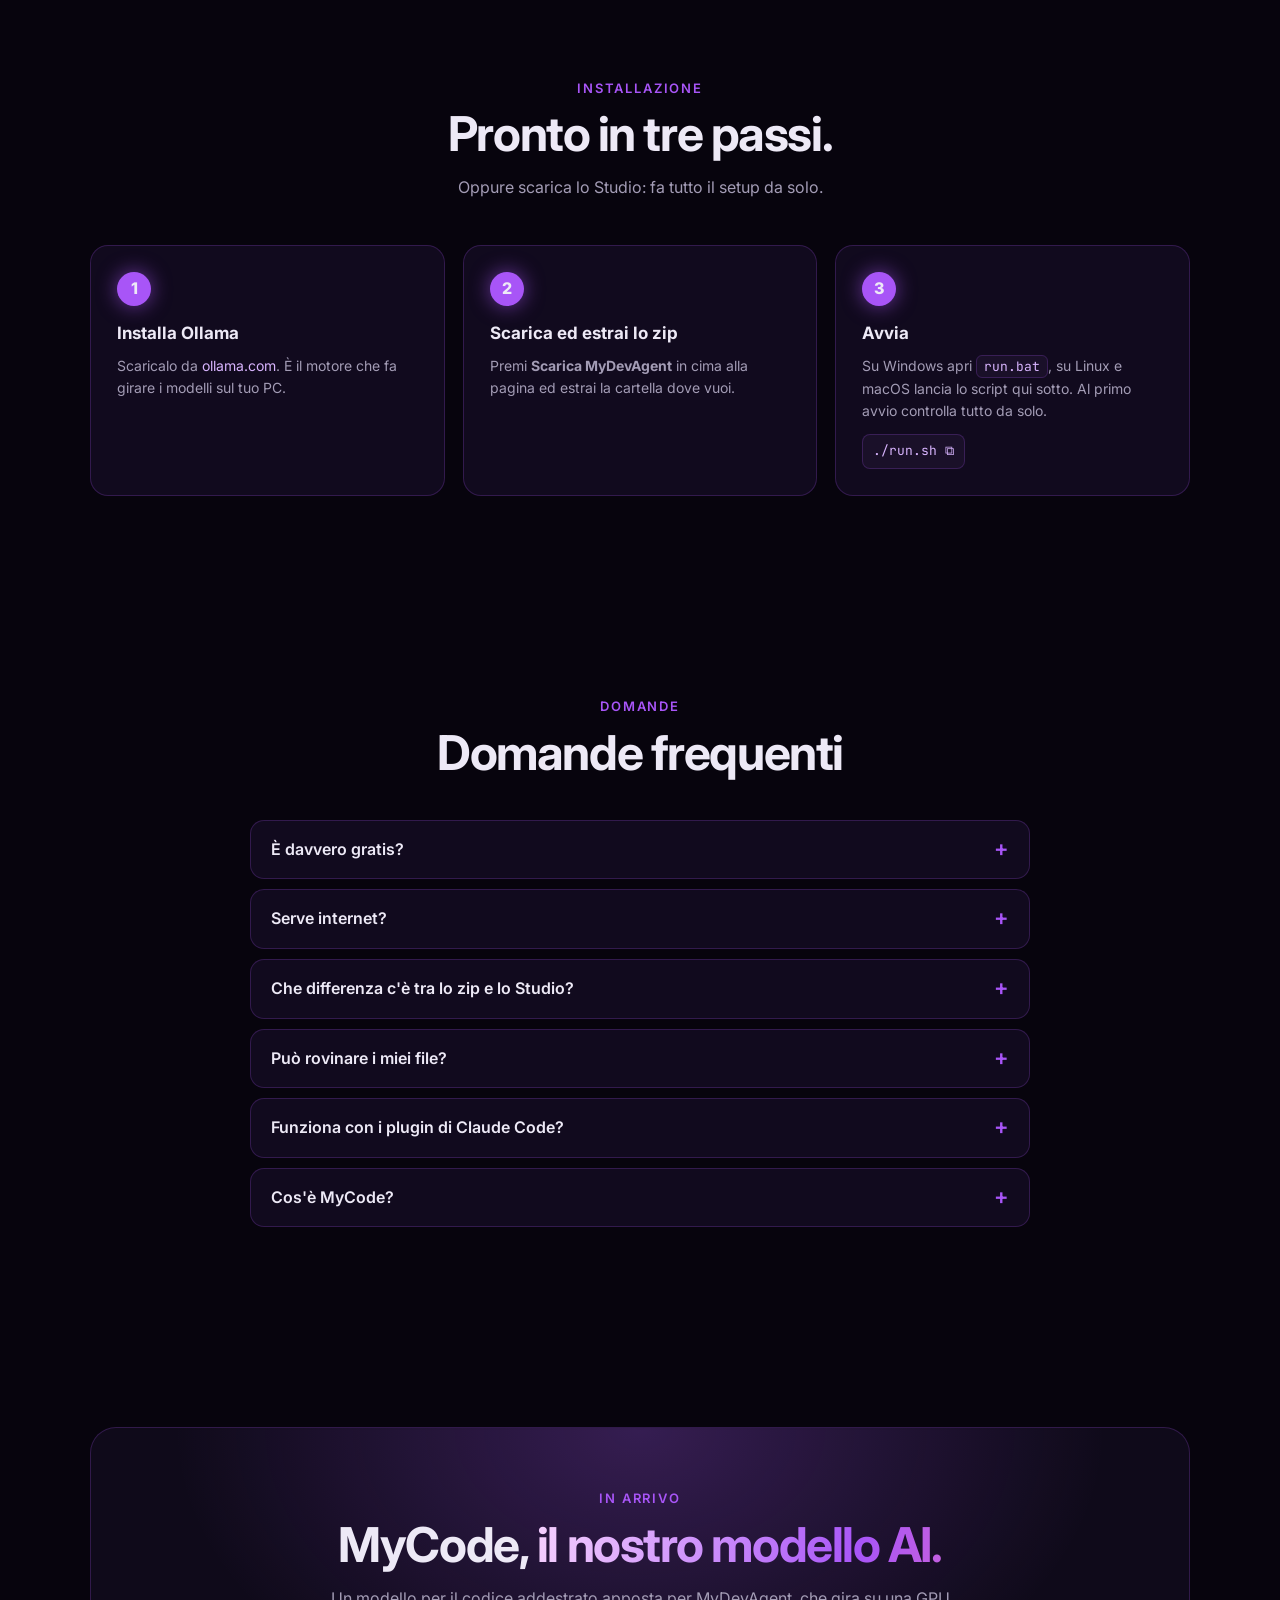
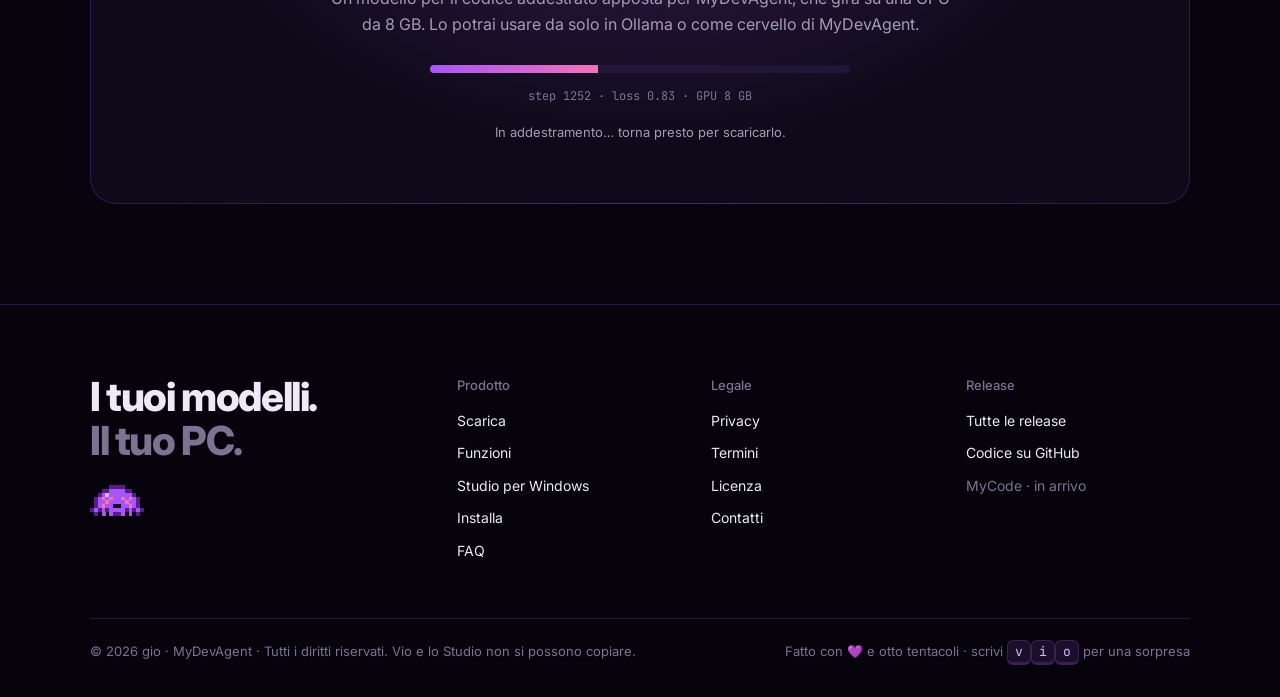
==== commit 6ede6efc: "Licenza: tutti i diritti riservati, non più open source Termini, footer e FAQ (italiano e inglese) o" ====
--- a/index.html
+++ b/index.html
@@ -6,7 +6,7 @@
 <title>MyDevAgent · il tuo team di agenti AI, sul tuo PC</title>
 <meta name="description" content="MyDevAgent: assistente di programmazione local-first con 35 agenti specializzati e Vio, il polpetto viola. Gira offline sul tuo PC con Ollama.">
 <meta property="og:title" content="MyDevAgent · 35 agenti AI sul tuo PC">
-<meta property="og:description" content="Legge il tuo progetto, scrive il codice, lancia i test e si corregge da solo. Gratis, open source, offline.">
+<meta property="og:description" content="Legge il tuo progetto, scrive il codice, lancia i test e si corregge da solo. Gratis, offline, sul tuo PC.">
 <meta name="theme-color" content="#07040d">
 <meta property="og:type" content="website">
 <meta property="og:site_name" content="MyDevAgent">
@@ -563,7 +563,7 @@
 
 <header class="hero">
   <div class="wrap">
-    <span class="pill reveal"><i></i> Gratis · open source · funziona offline</span>
+    <span class="pill reveal"><i></i> Gratis · niente cloud · funziona offline</span>
     <div class="vio-stage">
       <svg class="vio vio-hero" id="vioHero" data-expr="ask" role="img" aria-label="Vio, il polpetto viola di MyDevAgent. Cliccalo!"></svg>
       <div class="vio-shadow"></div>
@@ -575,7 +575,7 @@
     <p class="lead reveal">MyDevAgent legge il tuo progetto, scrive il codice, lancia i test e si corregge da solo. Tutto in locale con Ollama: i tuoi file non lasciano mai il computer.</p>
 
     <div class="downloads reveal" id="scarica">
-      <a class="dl main" href="https://github.com/giovannisantorofrancesco2011-arch/MyDevAgent/archive/refs/heads/claude/gracious-mayer-mt8l9b.zip">
+      <a class="dl main" href="https://github.com/giovannisantorofrancesco2011-arch/MyDevAgent/archive/refs/heads/MyDevAgent.zip">
         <span class="ic">📦</span><strong>Scarica MyDevAgent</strong><small>Cartella .zip · Windows, Linux, macOS</small>
       </a>
       <a class="dl" href="https://github.com/giovannisantorofrancesco2011-arch/MyDevAgent/releases/latest/download/MyDevAgent-Studio-Setup.exe">
@@ -806,7 +806,7 @@
       <h2>Domande frequenti</h2>
     </div>
     <div class="faq reveal">
-      <details><summary>È davvero gratis?</summary><p>Sì. MyDevAgent è open source e i modelli girano sul tuo PC, quindi non paghi nessun abbonamento e nessun token.</p></details>
+      <details><summary>È davvero gratis?</summary><p>Sì. MyDevAgent si scarica e si usa gratis e i modelli girano sul tuo PC, quindi non paghi nessun abbonamento e nessun token.</p></details>
       <details><summary>Serve internet?</summary><p>Solo per scaricare Ollama e i modelli la prima volta. Dopo funziona offline. Se sei online può anche cercare documentazione sul web.</p></details>
       <details><summary>Che differenza c'è tra lo zip e lo Studio?</summary><p>Lo zip ti dà MyDevAgent nel terminale, per Windows, Linux e macOS. Lo Studio è un editor completo per Windows con Vio nella barra laterale, e installa da solo Python, Ollama e MyDevAgent.</p></details>
       <details><summary>Può rovinare i miei file?</summary><p>Nella modalità <code>ask</code> ti chiede conferma prima di ogni modifica e ti mostra il diff. Se qualcosa non ti piace, <code>/undo</code> torna indietro. Con <code>plan</code> legge e basta.</p></details>
@@ -852,7 +852,7 @@
         <ul>
           <li><a href="privacy.html">Privacy</a></li>
           <li><a href="termini.html">Termini</a></li>
-          <li><a href="termini.html#licenza">Licenza MIT</a></li>
+          <li><a href="termini.html#licenza">Licenza</a></li>
           <li><a href="https://github.com/giovannisantorofrancesco2011-arch/MyDevAgent/issues" target="_blank" rel="noopener">Contatti</a></li>
         </ul>
       </div>
@@ -866,7 +866,7 @@
       </div>
     </div>
     <div class="foot-bottom">
-      <span>© 2026 MyDevAgent · open source con licenza MIT</span>
+      <span>© 2026 gio · MyDevAgent · Tutti i diritti riservati. Vio e lo Studio non si possono copiare.</span>
       <span>Fatto con 💜 e otto tentacoli · scrivi <kbd>v</kbd><kbd>i</kbd><kbd>o</kbd> per una sorpresa</span>
     </div>
   </div>
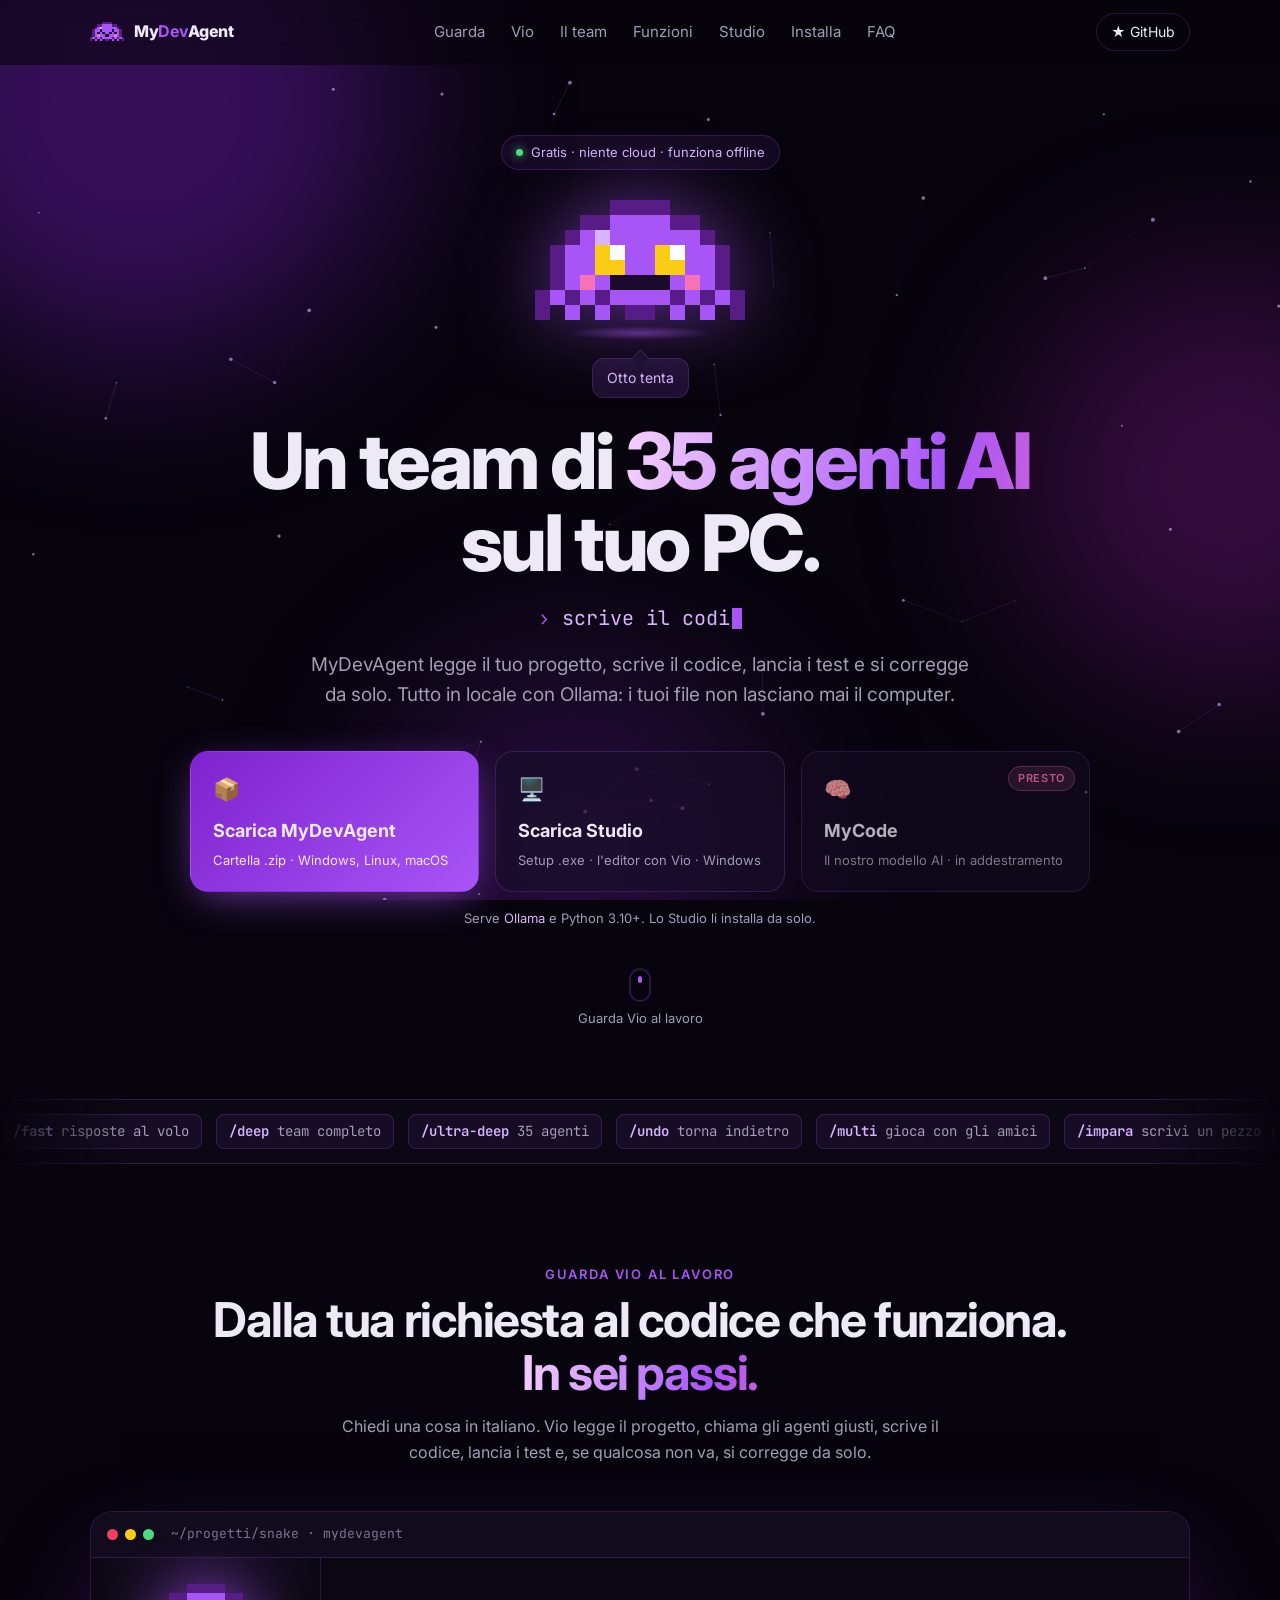
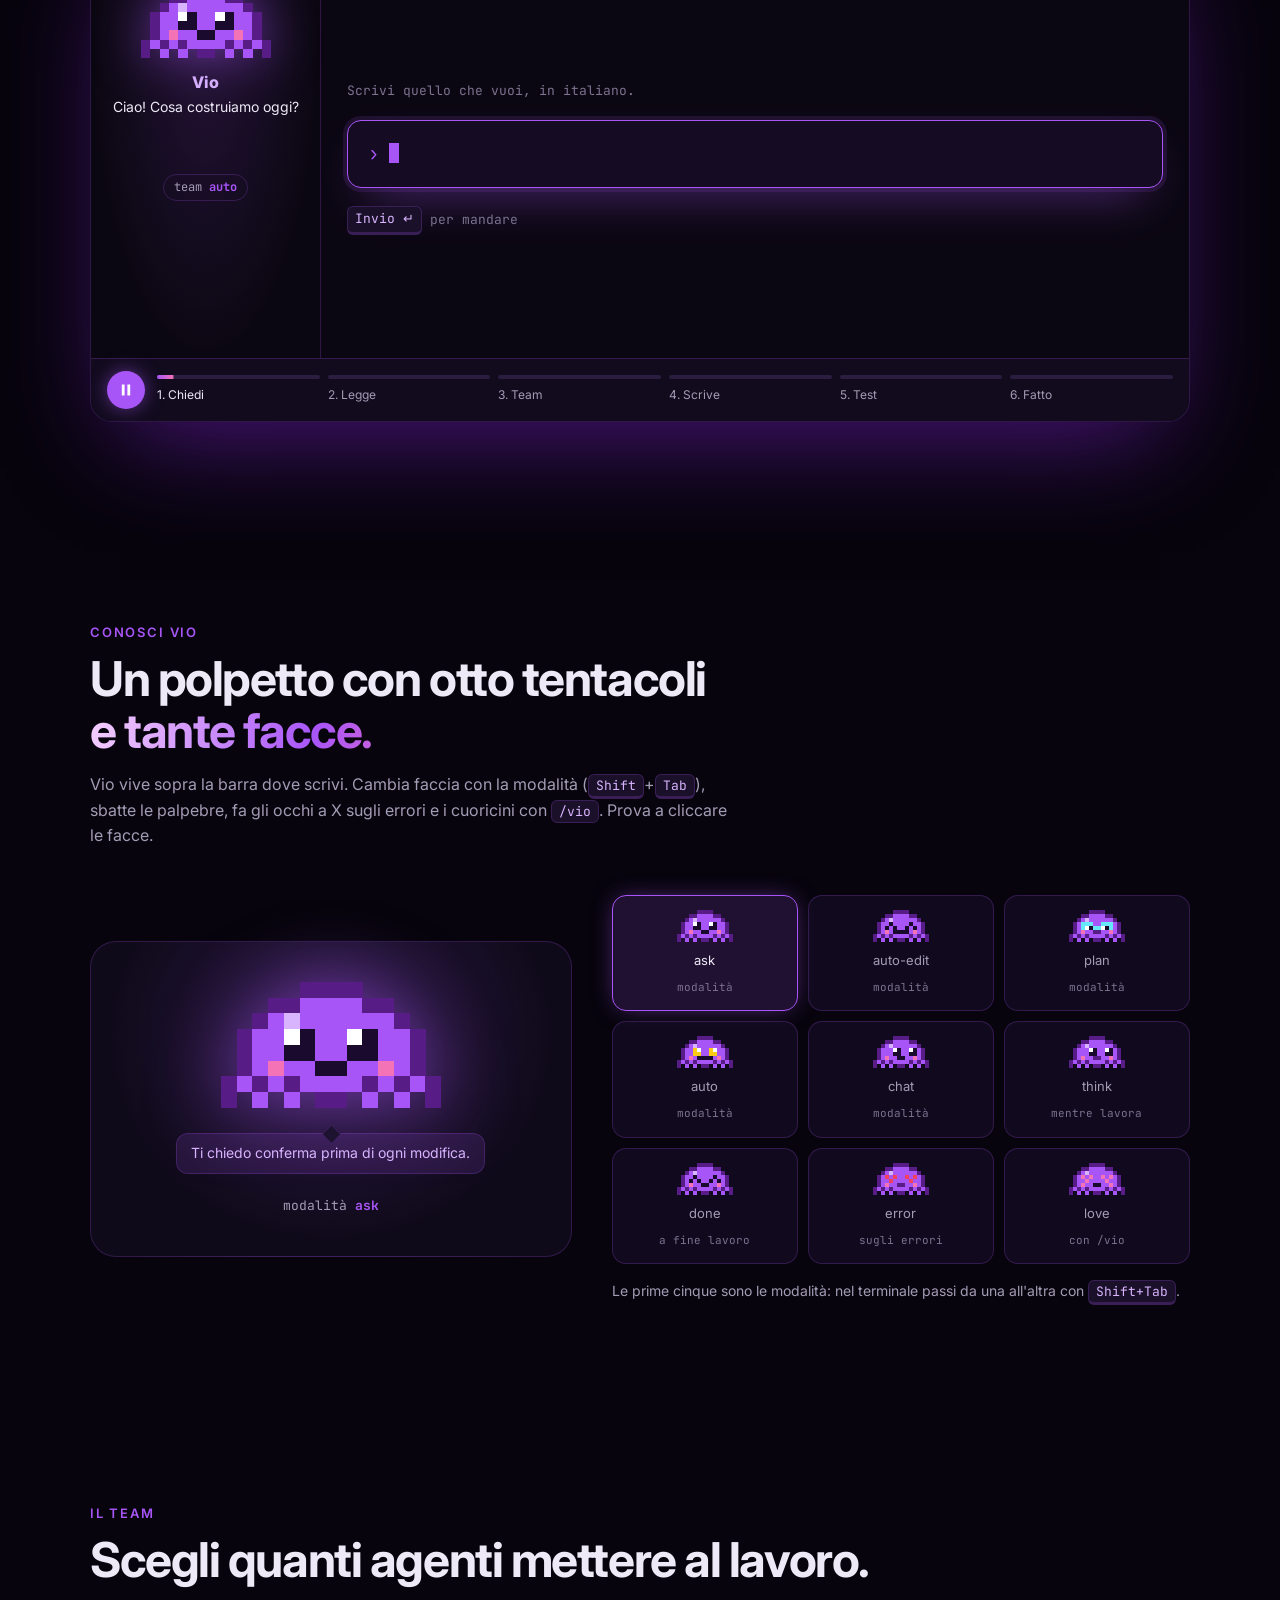
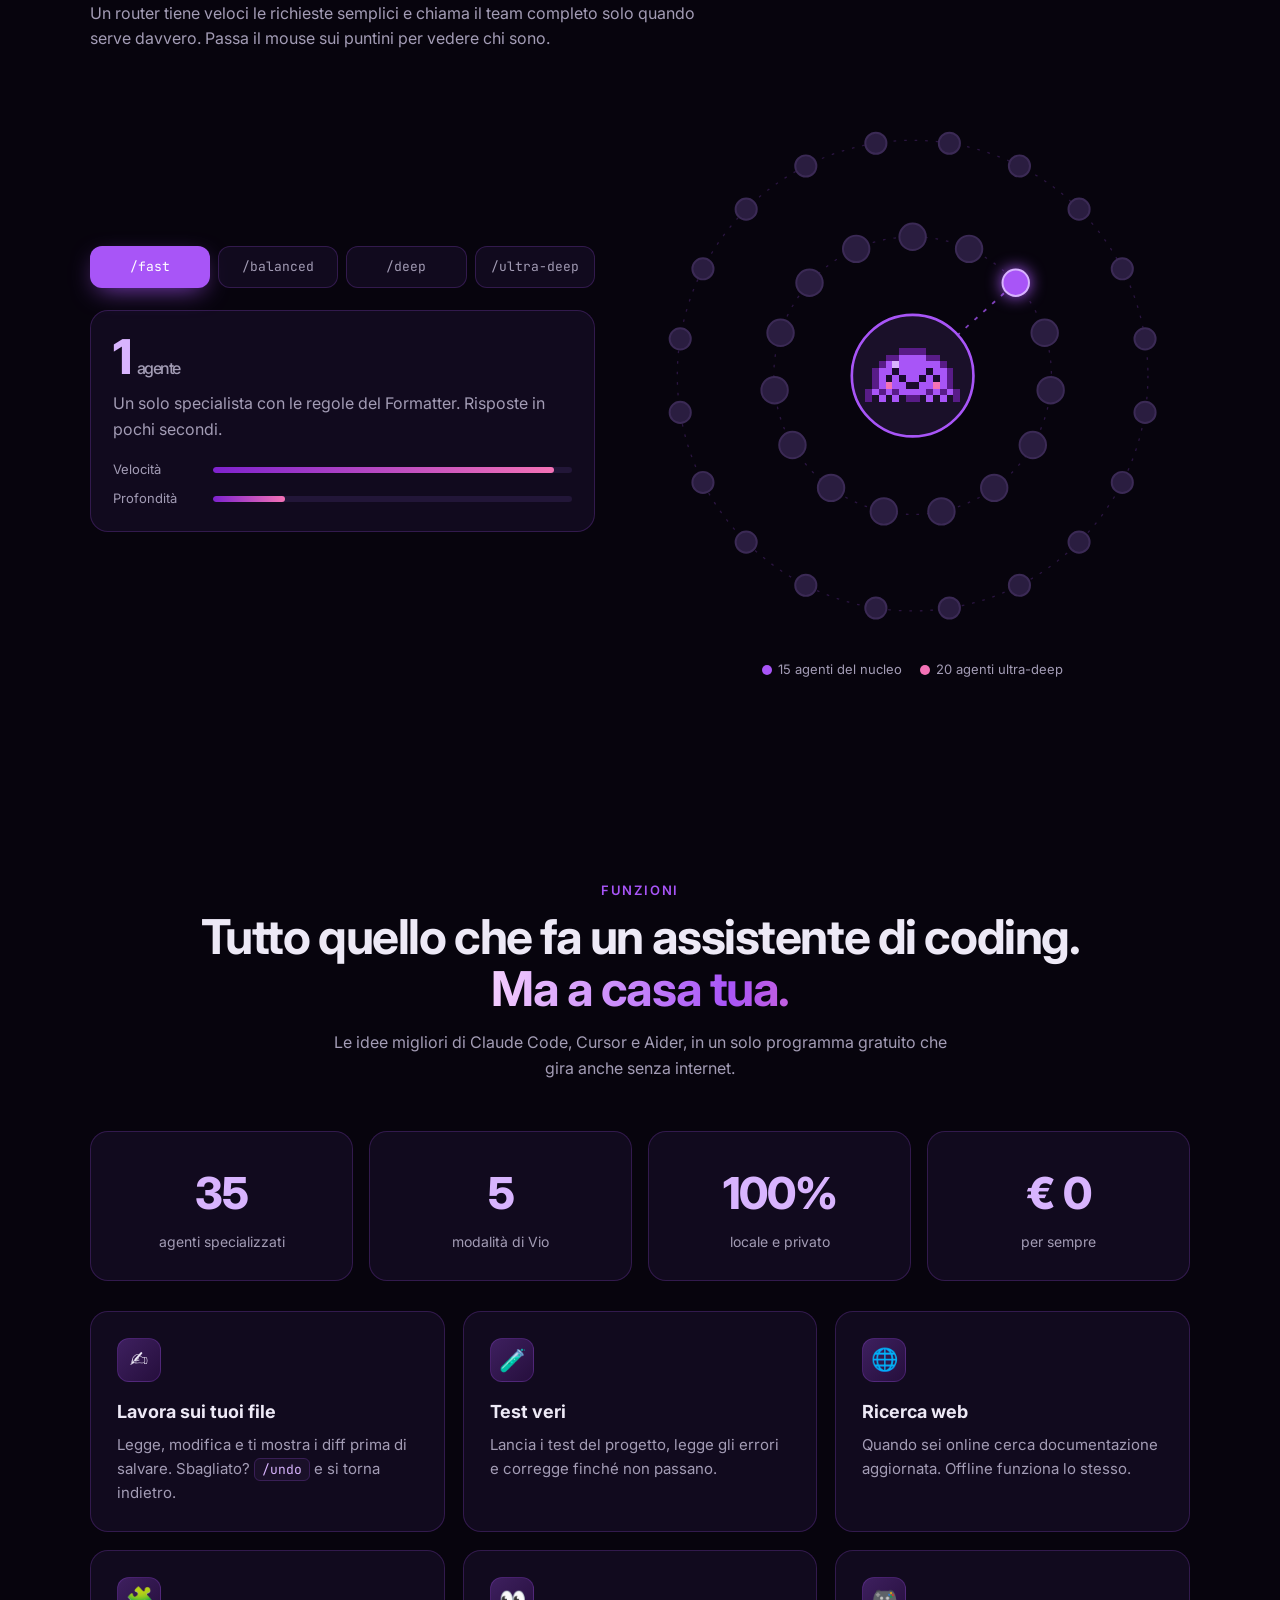
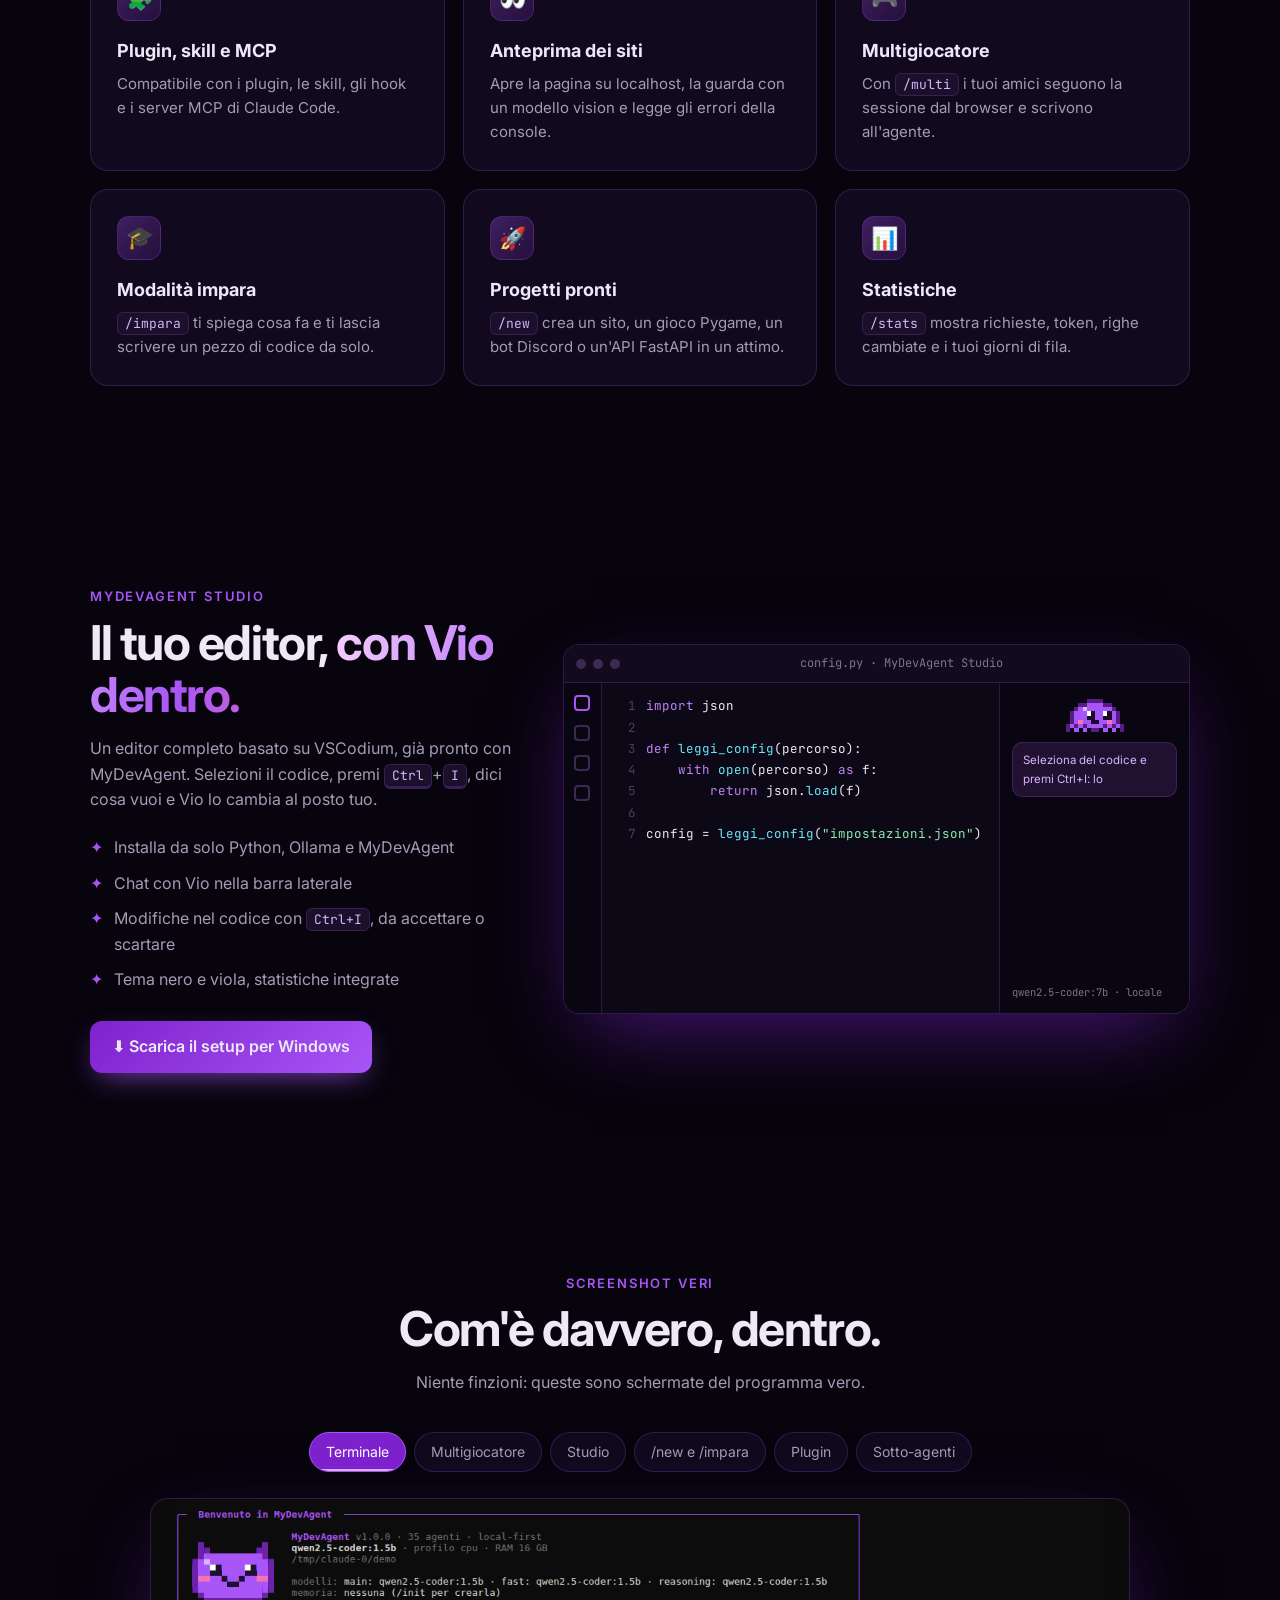
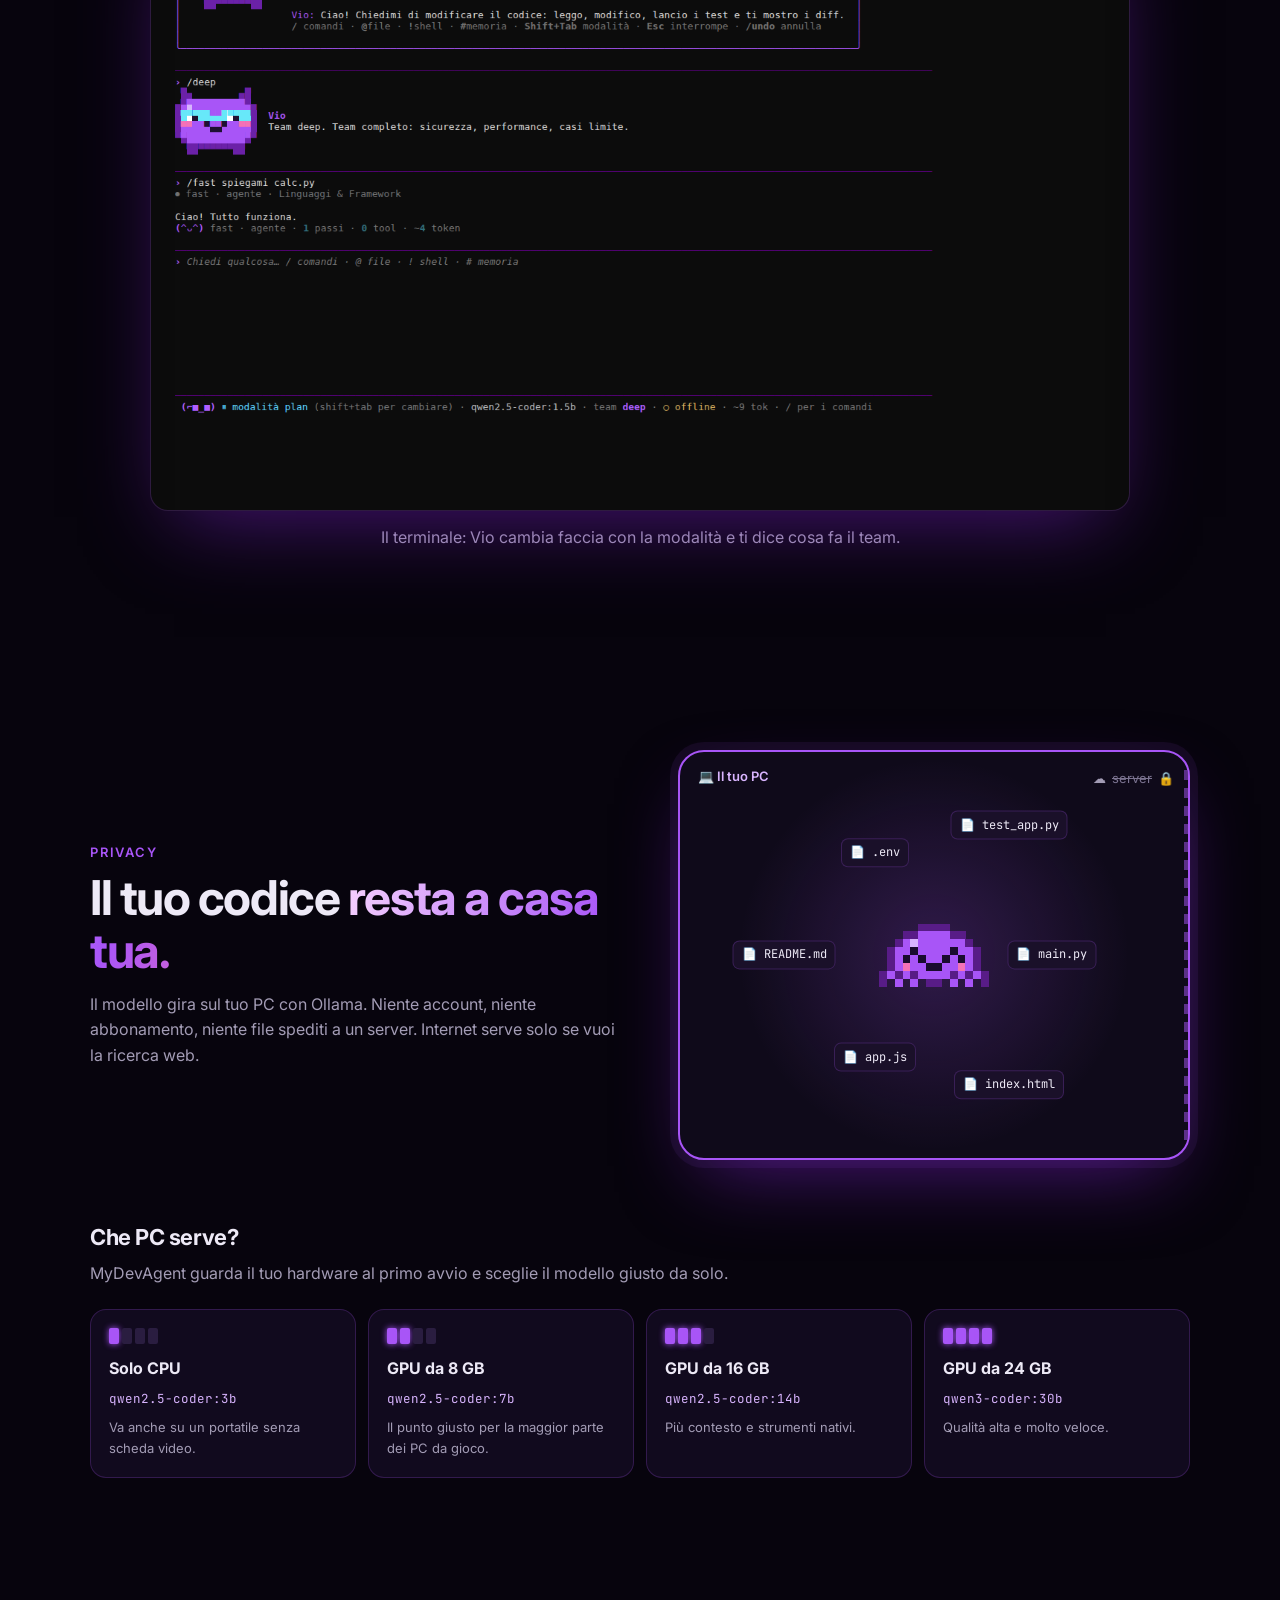
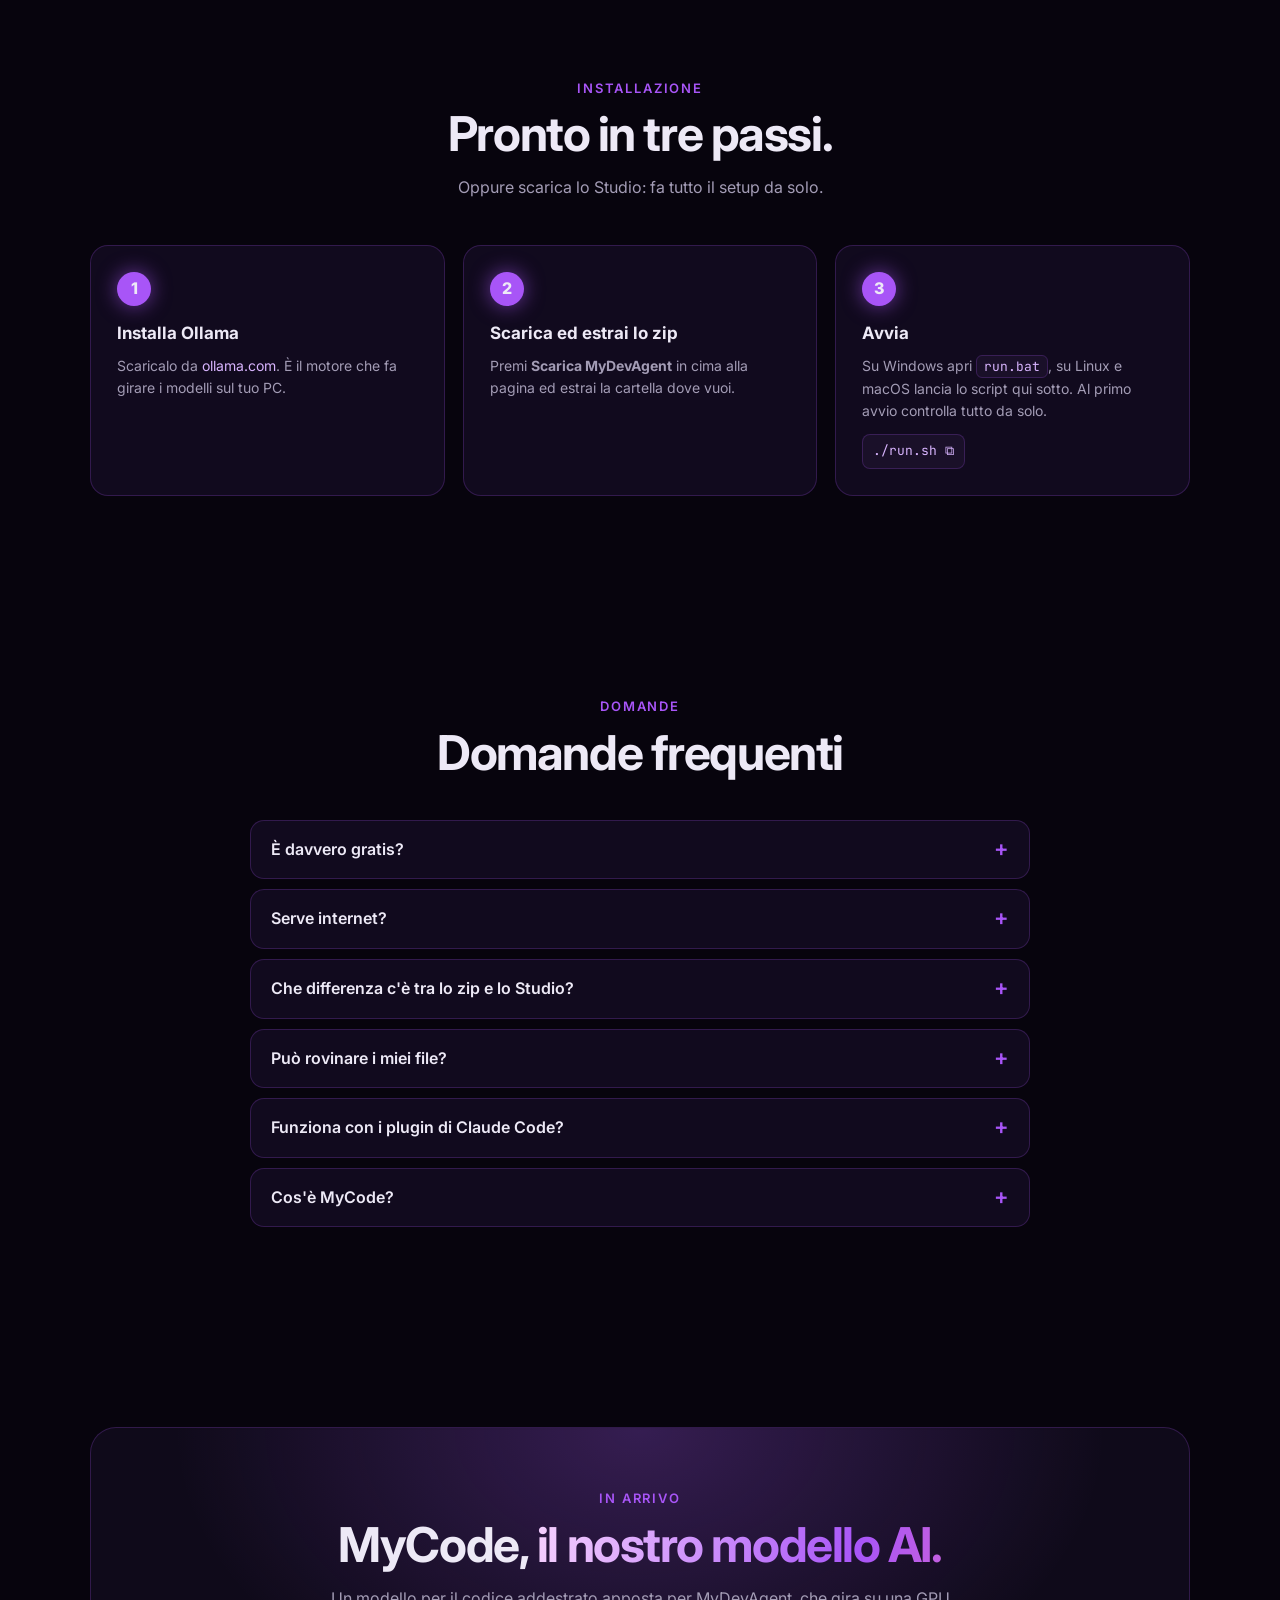
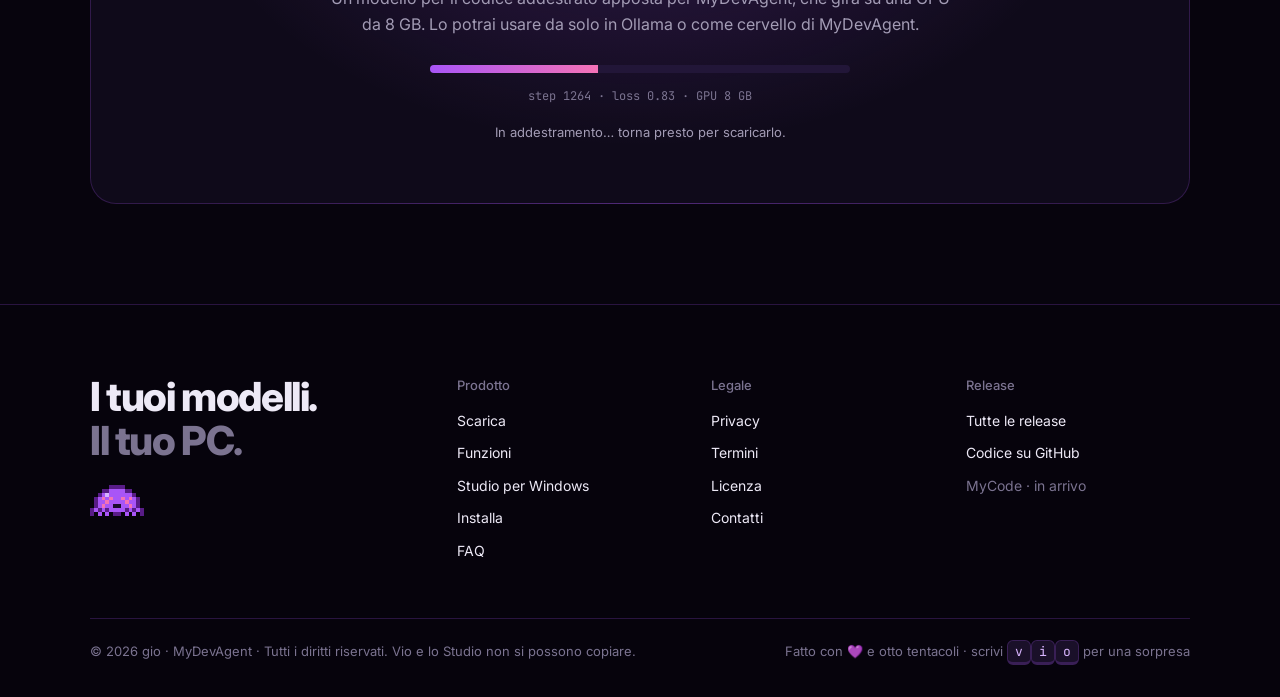
==== commit 6aa50d74: "Anteprima dei link: via «open source» dall'immagine og.png La pillola ora dice «Gratis · niente clou" ====
--- a/index.html
+++ b/index.html
@@ -11,7 +11,7 @@
 <meta property="og:type" content="website">
 <meta property="og:site_name" content="MyDevAgent">
 <meta property="og:url" content="https://mydevagent.github.io/">
-<meta property="og:image" content="https://mydevagent.github.io/img/og.png">
+<meta property="og:image" content="https://mydevagent.github.io/img/og.png?v=2">
 <meta property="og:image:width" content="1200">
 <meta property="og:image:height" content="630">
 <meta property="og:image:alt" content="Vio, il polpetto viola, e la scritta: Un team di 35 agenti AI sul tuo PC">
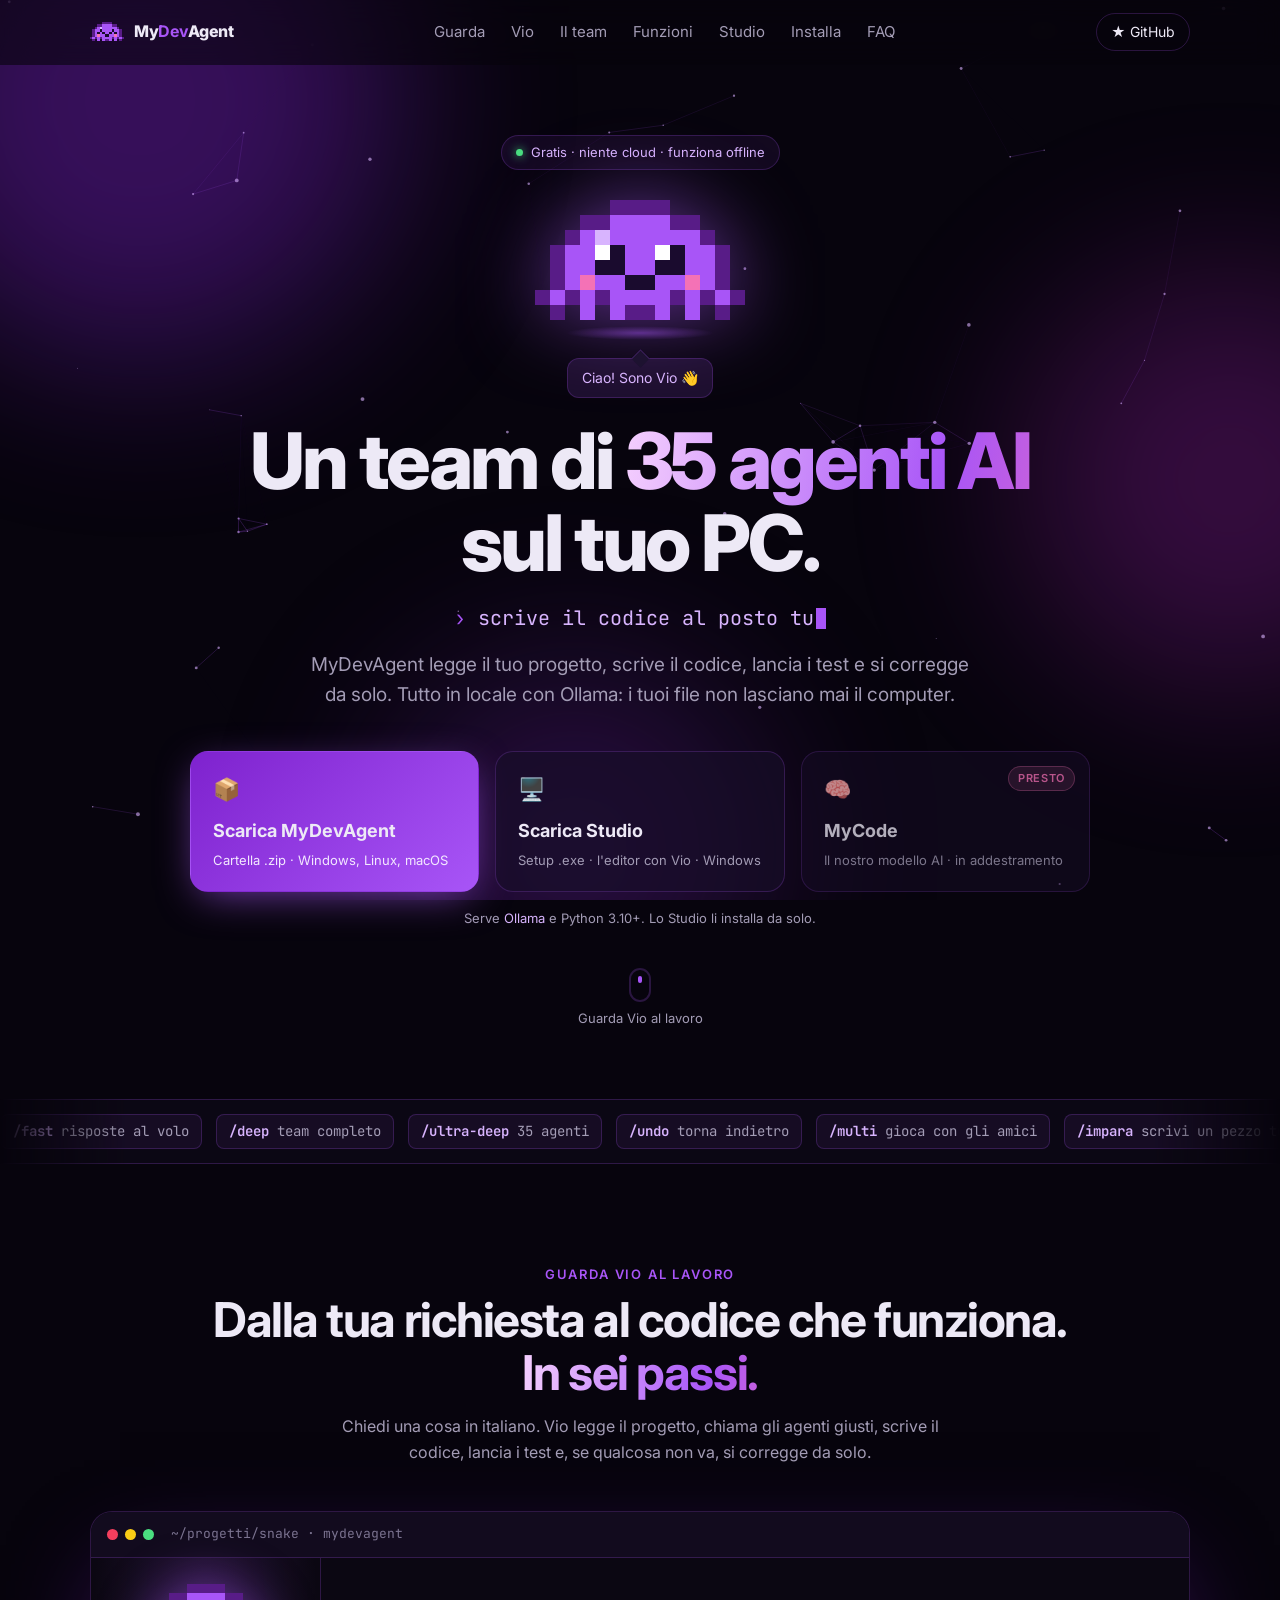
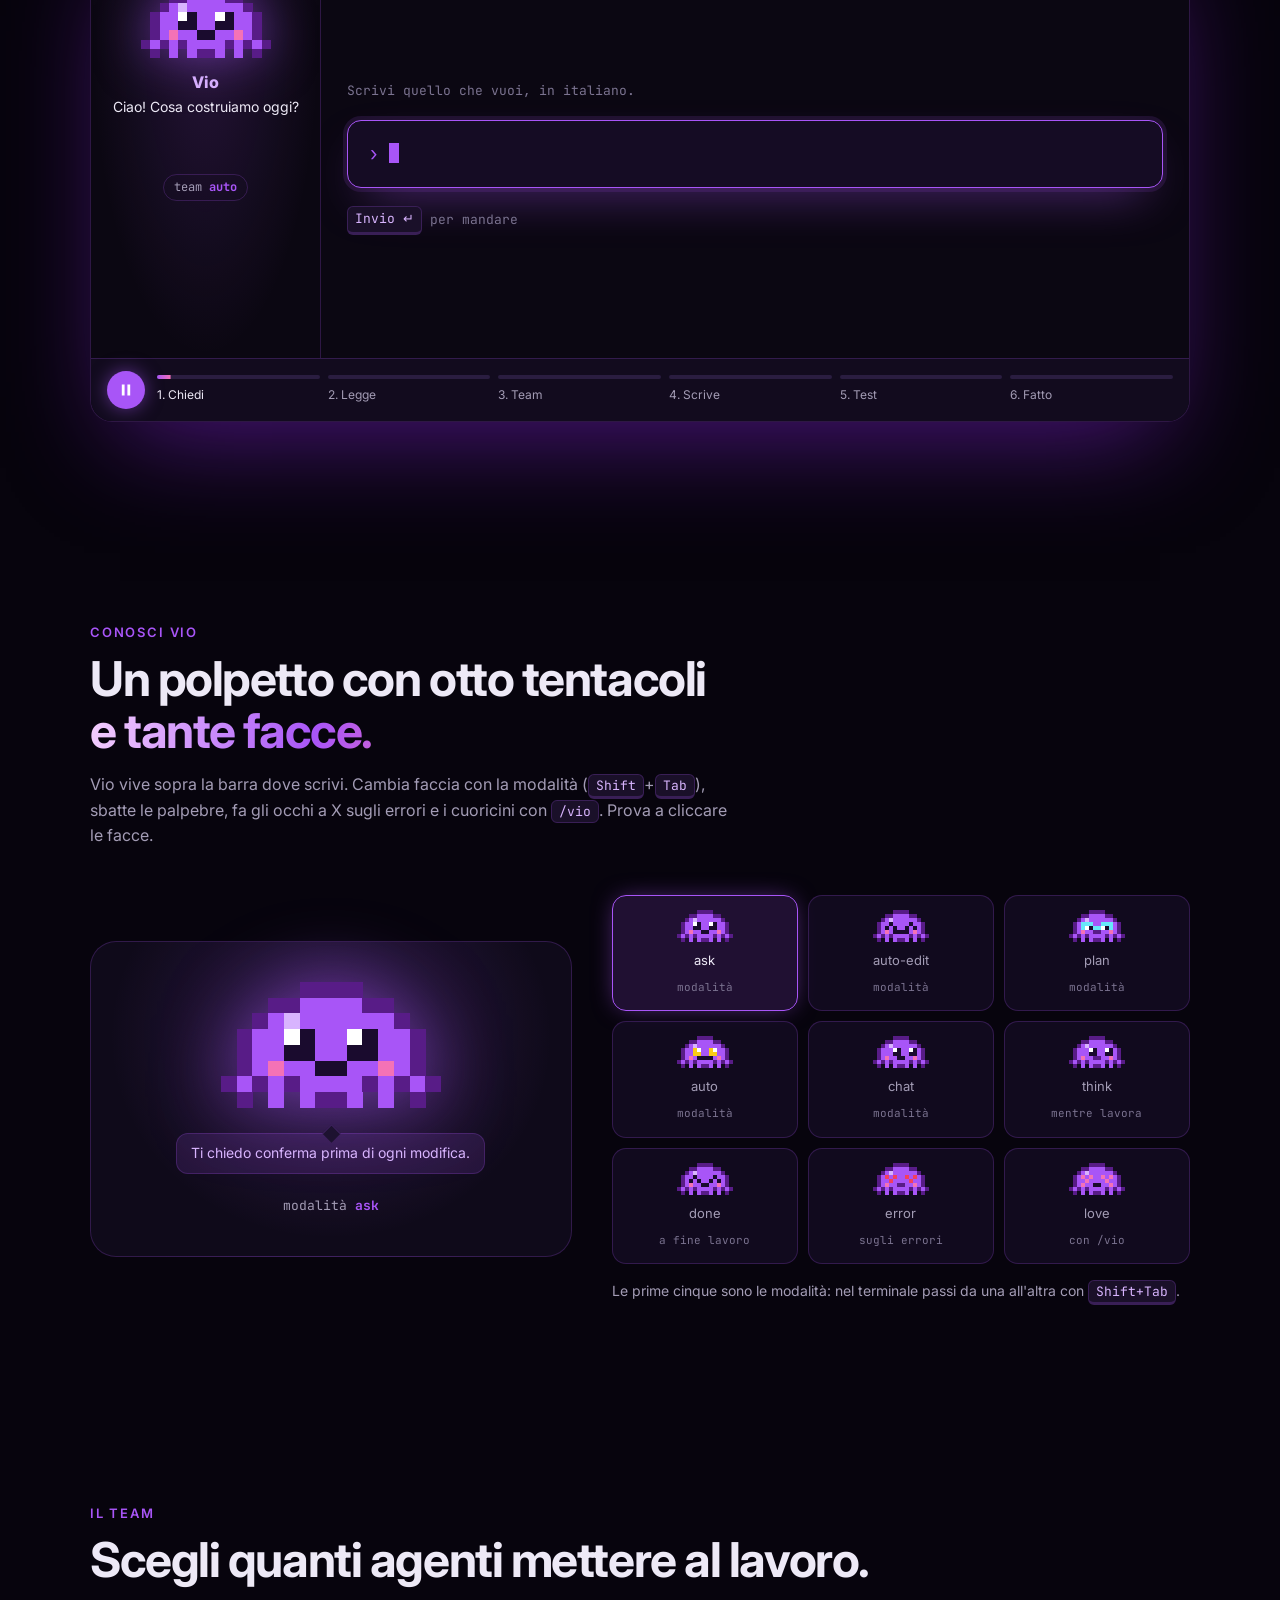
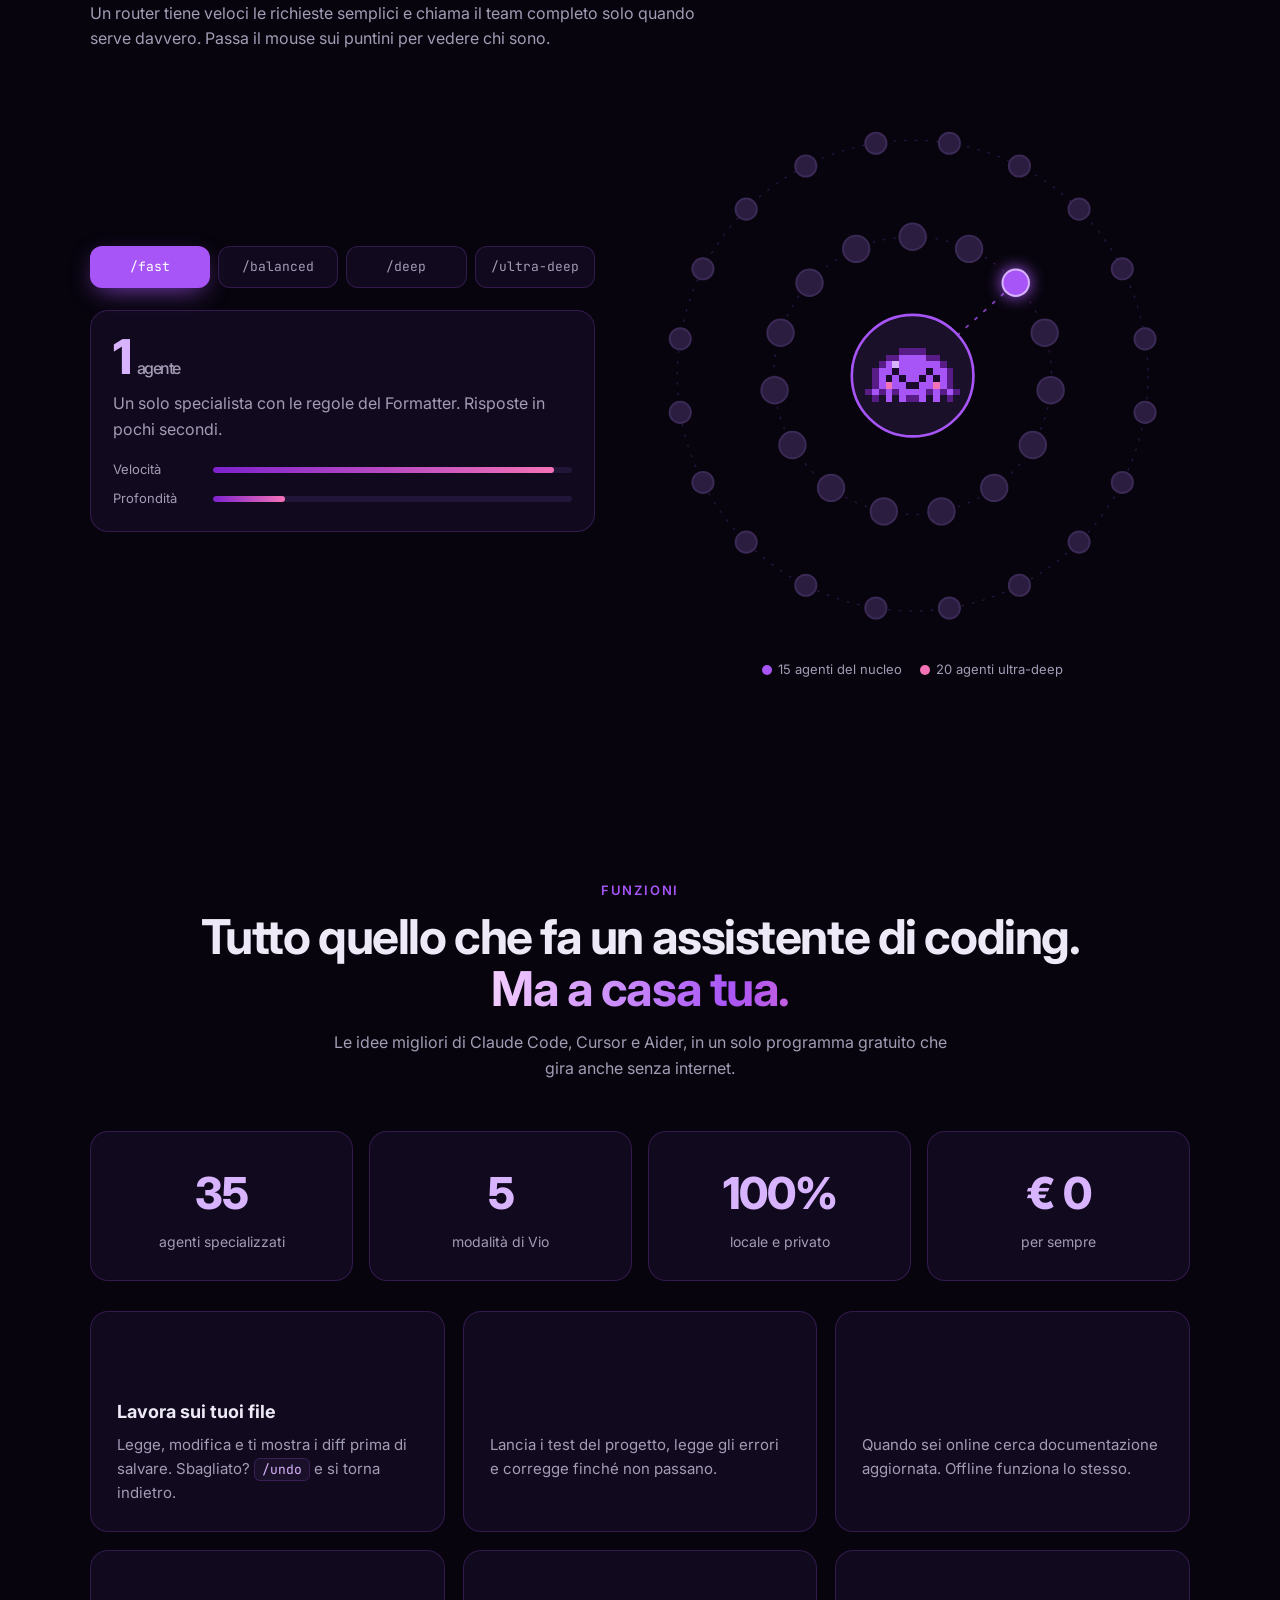
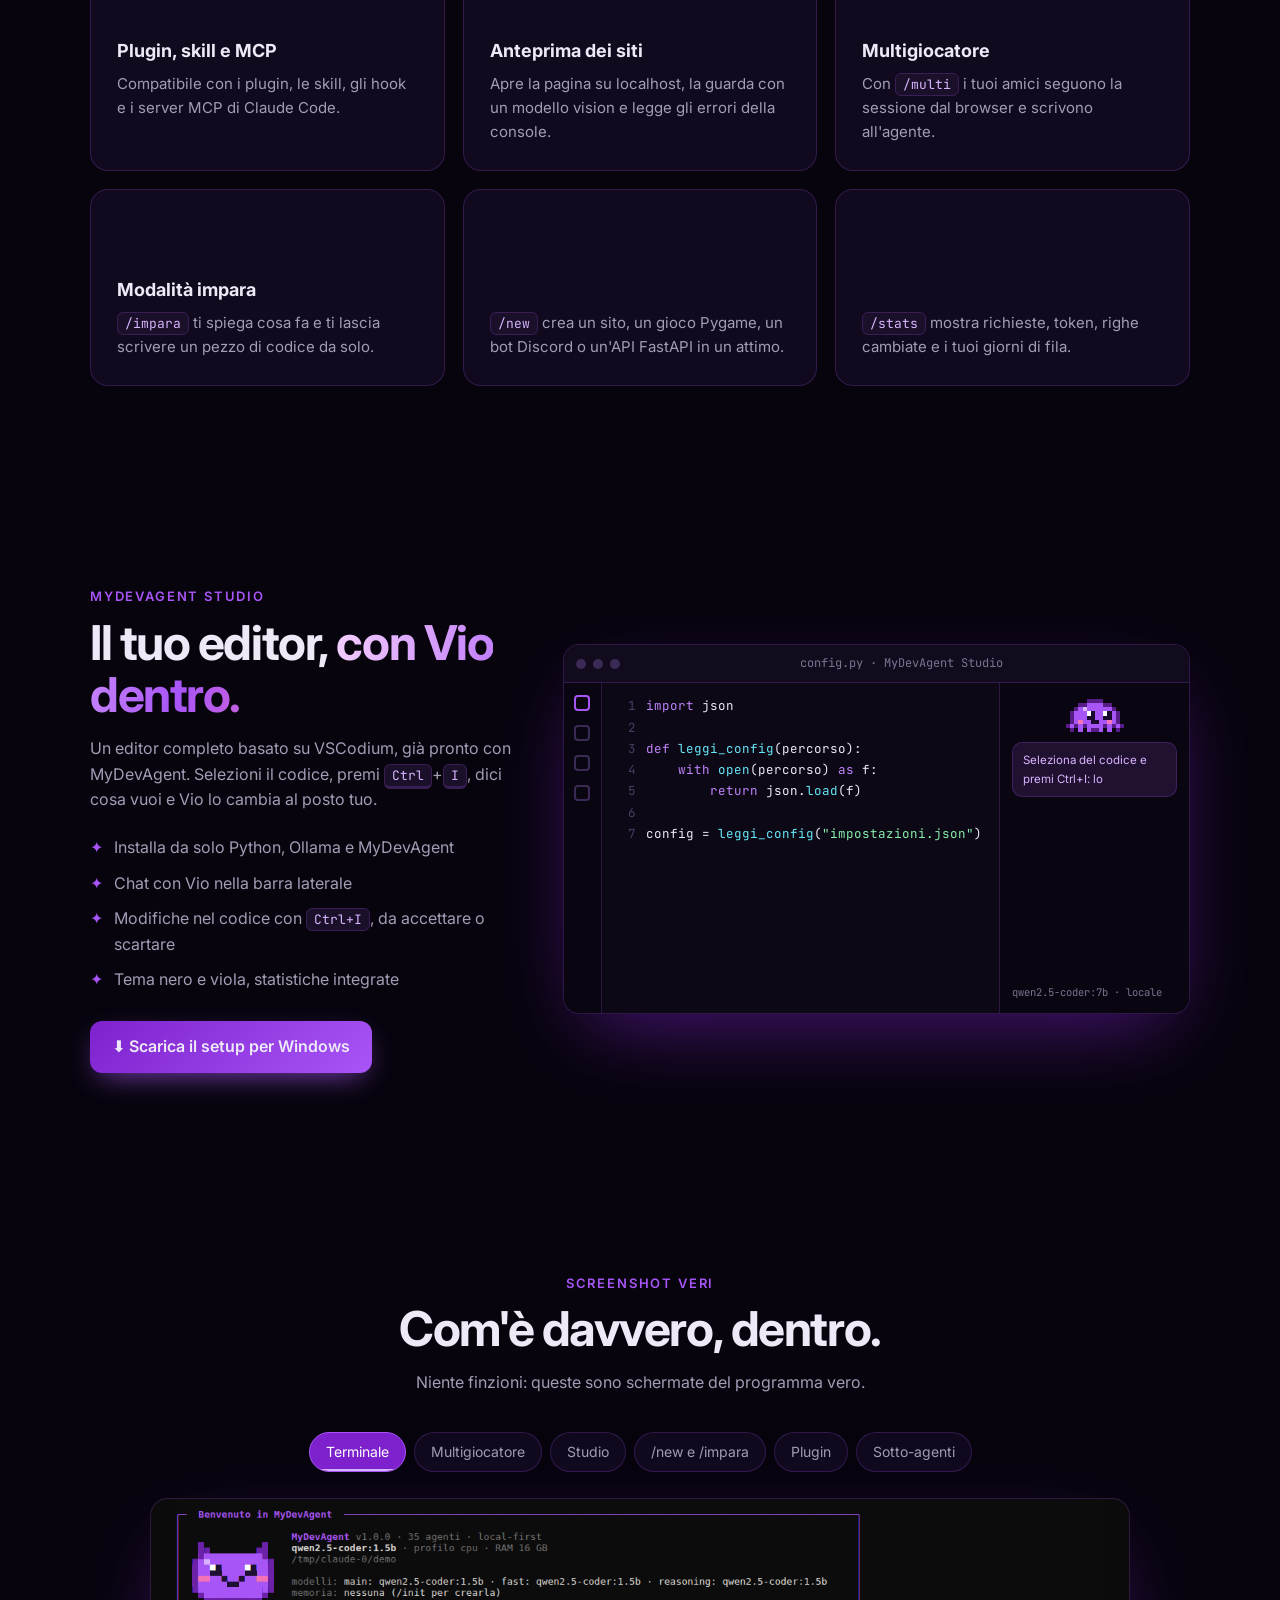
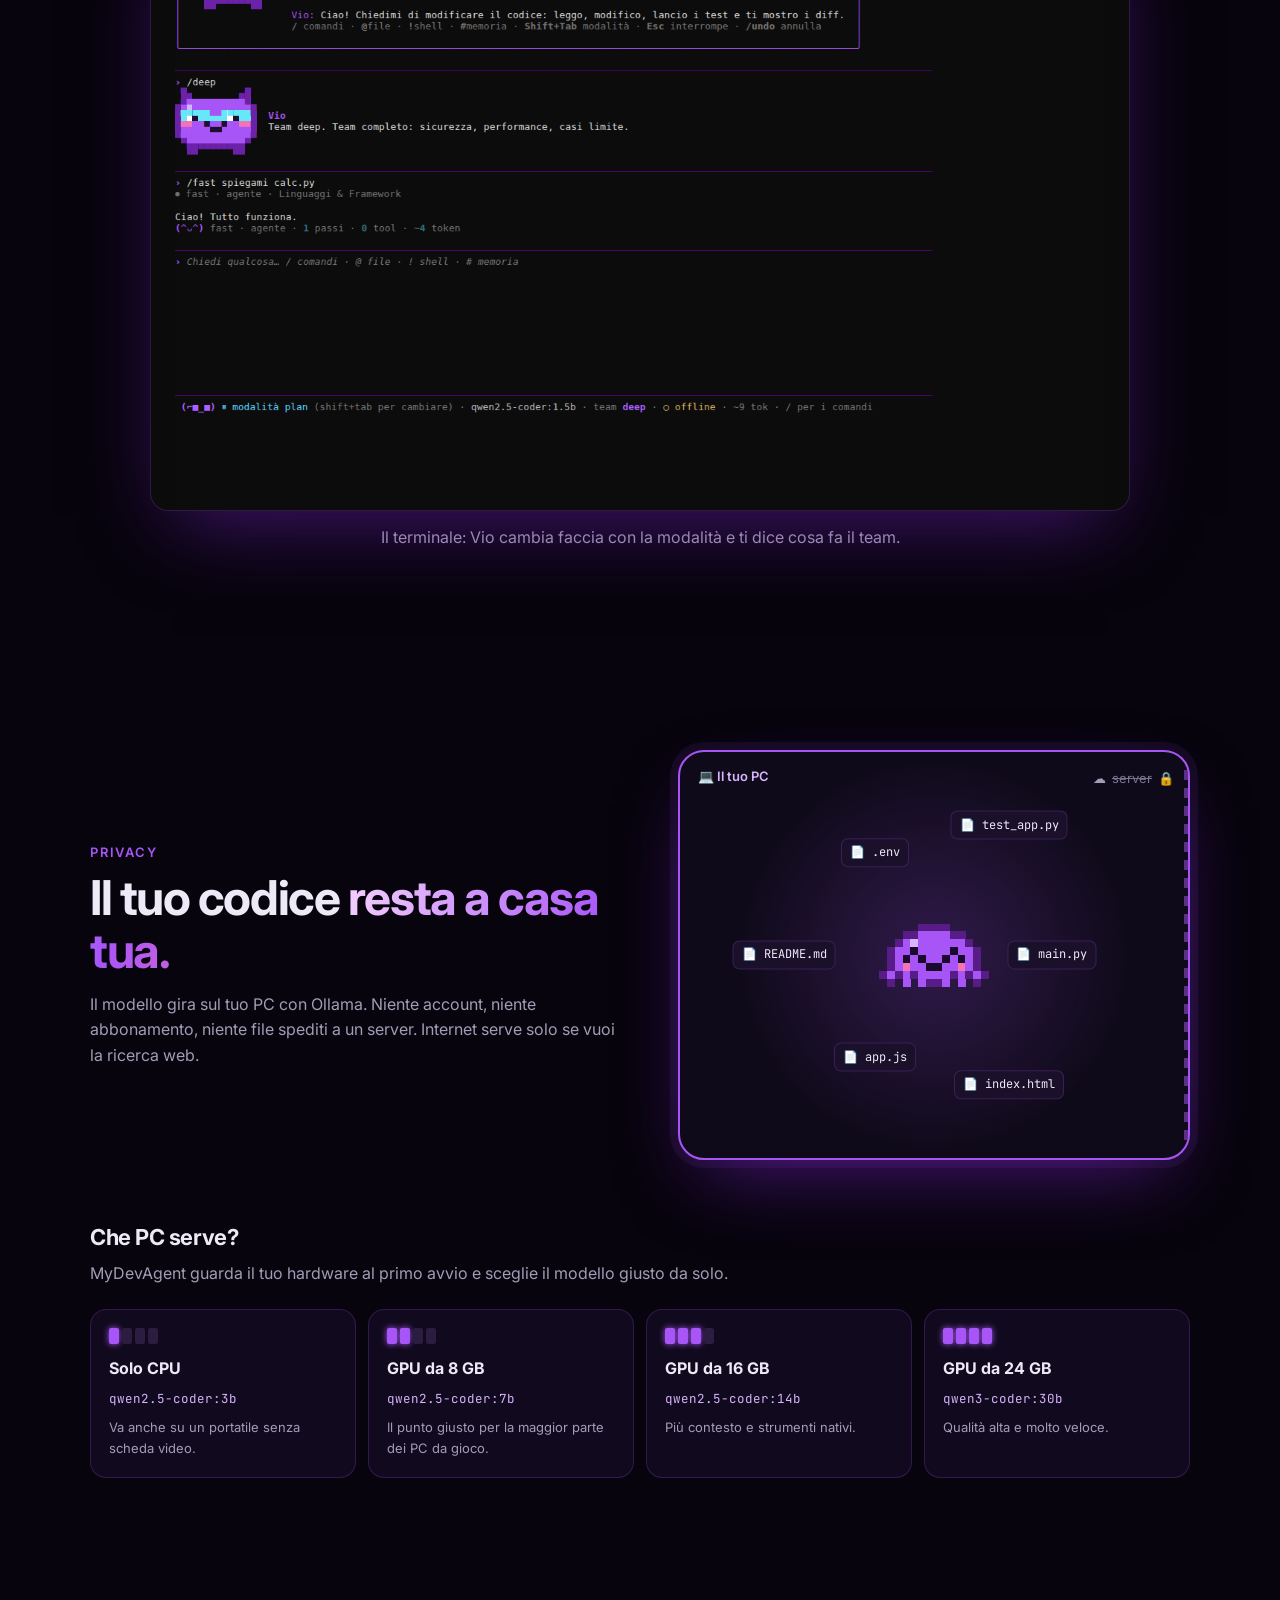
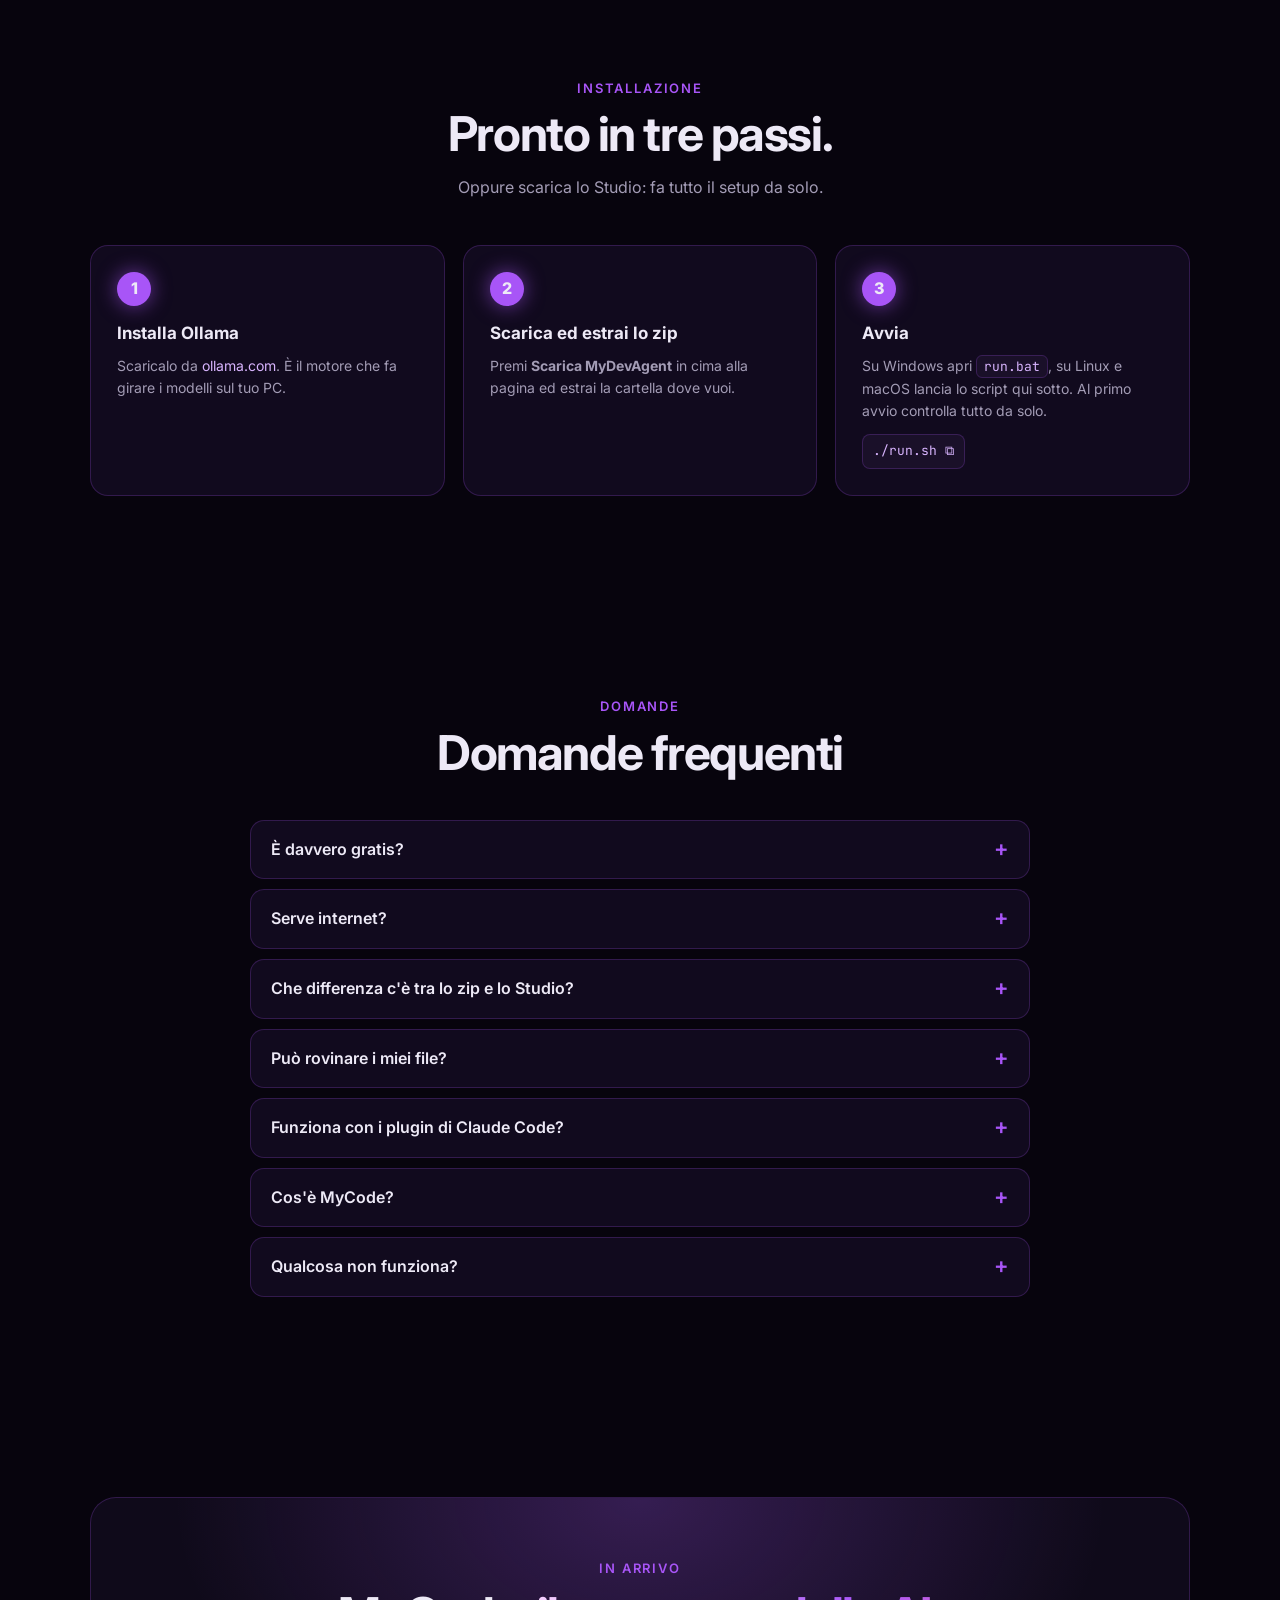
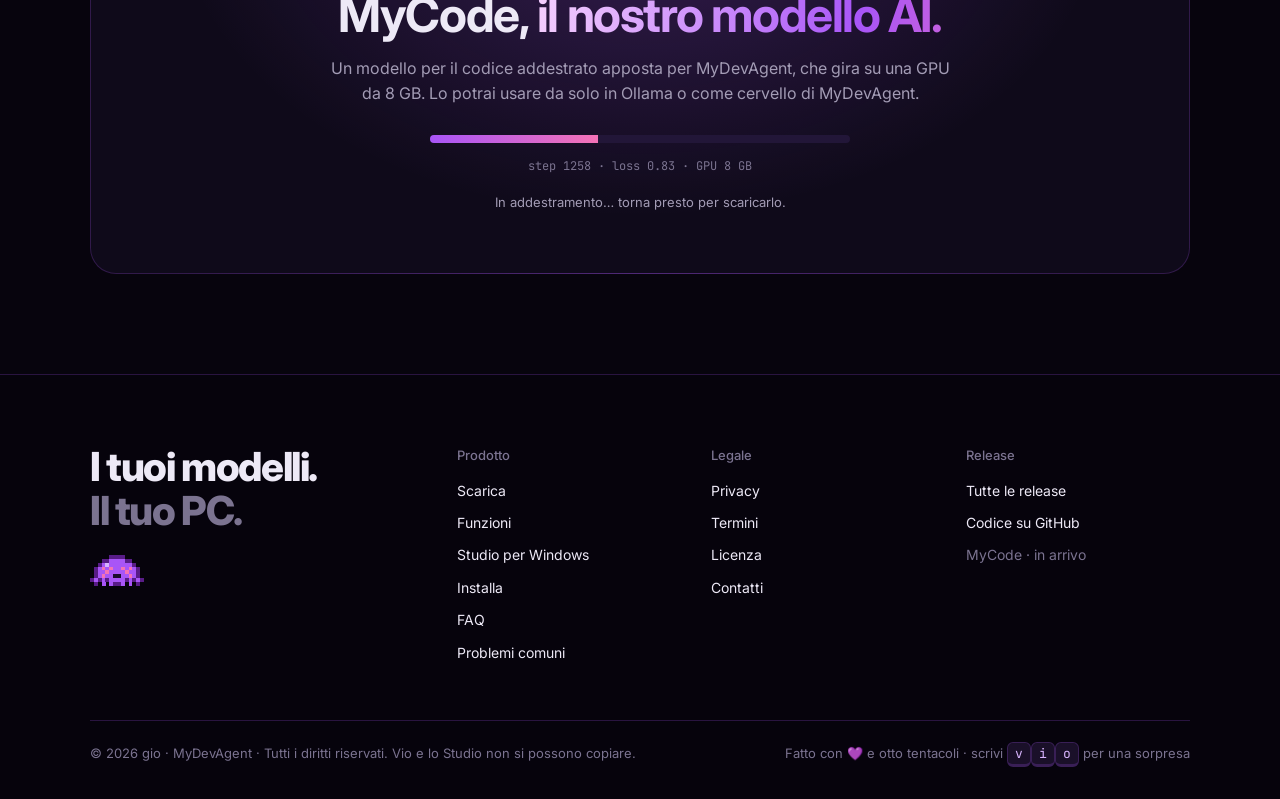
==== commit de411f39: "Pagina Problemi comuni / Troubleshooting Le soluzioni ai problemi più frequenti di Vio e dello Studi" ====
--- a/index.html
+++ b/index.html
@@ -812,6 +812,7 @@
       <details><summary>Può rovinare i miei file?</summary><p>Nella modalità <code>ask</code> ti chiede conferma prima di ogni modifica e ti mostra il diff. Se qualcosa non ti piace, <code>/undo</code> torna indietro. Con <code>plan</code> legge e basta.</p></details>
       <details><summary>Funziona con i plugin di Claude Code?</summary><p>Sì: plugin, skill, hook, sotto-agenti e server MCP nello stesso formato di Claude Code. Li installi con <code>/plugin install</code>.</p></details>
       <details><summary>Cos'è MyCode?</summary><p>È il nostro modello AI per il codice, addestrato apposta per MyDevAgent e pensato per una GPU da 8 GB. È ancora in addestramento.</p></details>
+      <details><summary>Qualcosa non funziona?</summary><p>Guarda i <a href="problemi.html">problemi comuni</a>: ci sono le soluzioni ai casi più frequenti. Nel terminale, <code>/doctor</code> controlla tutto e ti dice cosa sistemare.</p></details>
     </div>
   </div>
 </section>
@@ -845,6 +846,7 @@
           <li><a href="#studio">Studio per Windows</a></li>
           <li><a href="#installa">Installa</a></li>
           <li><a href="#faq">FAQ</a></li>
+          <li><a href="problemi.html">Problemi comuni</a></li>
         </ul>
       </div>
       <div>
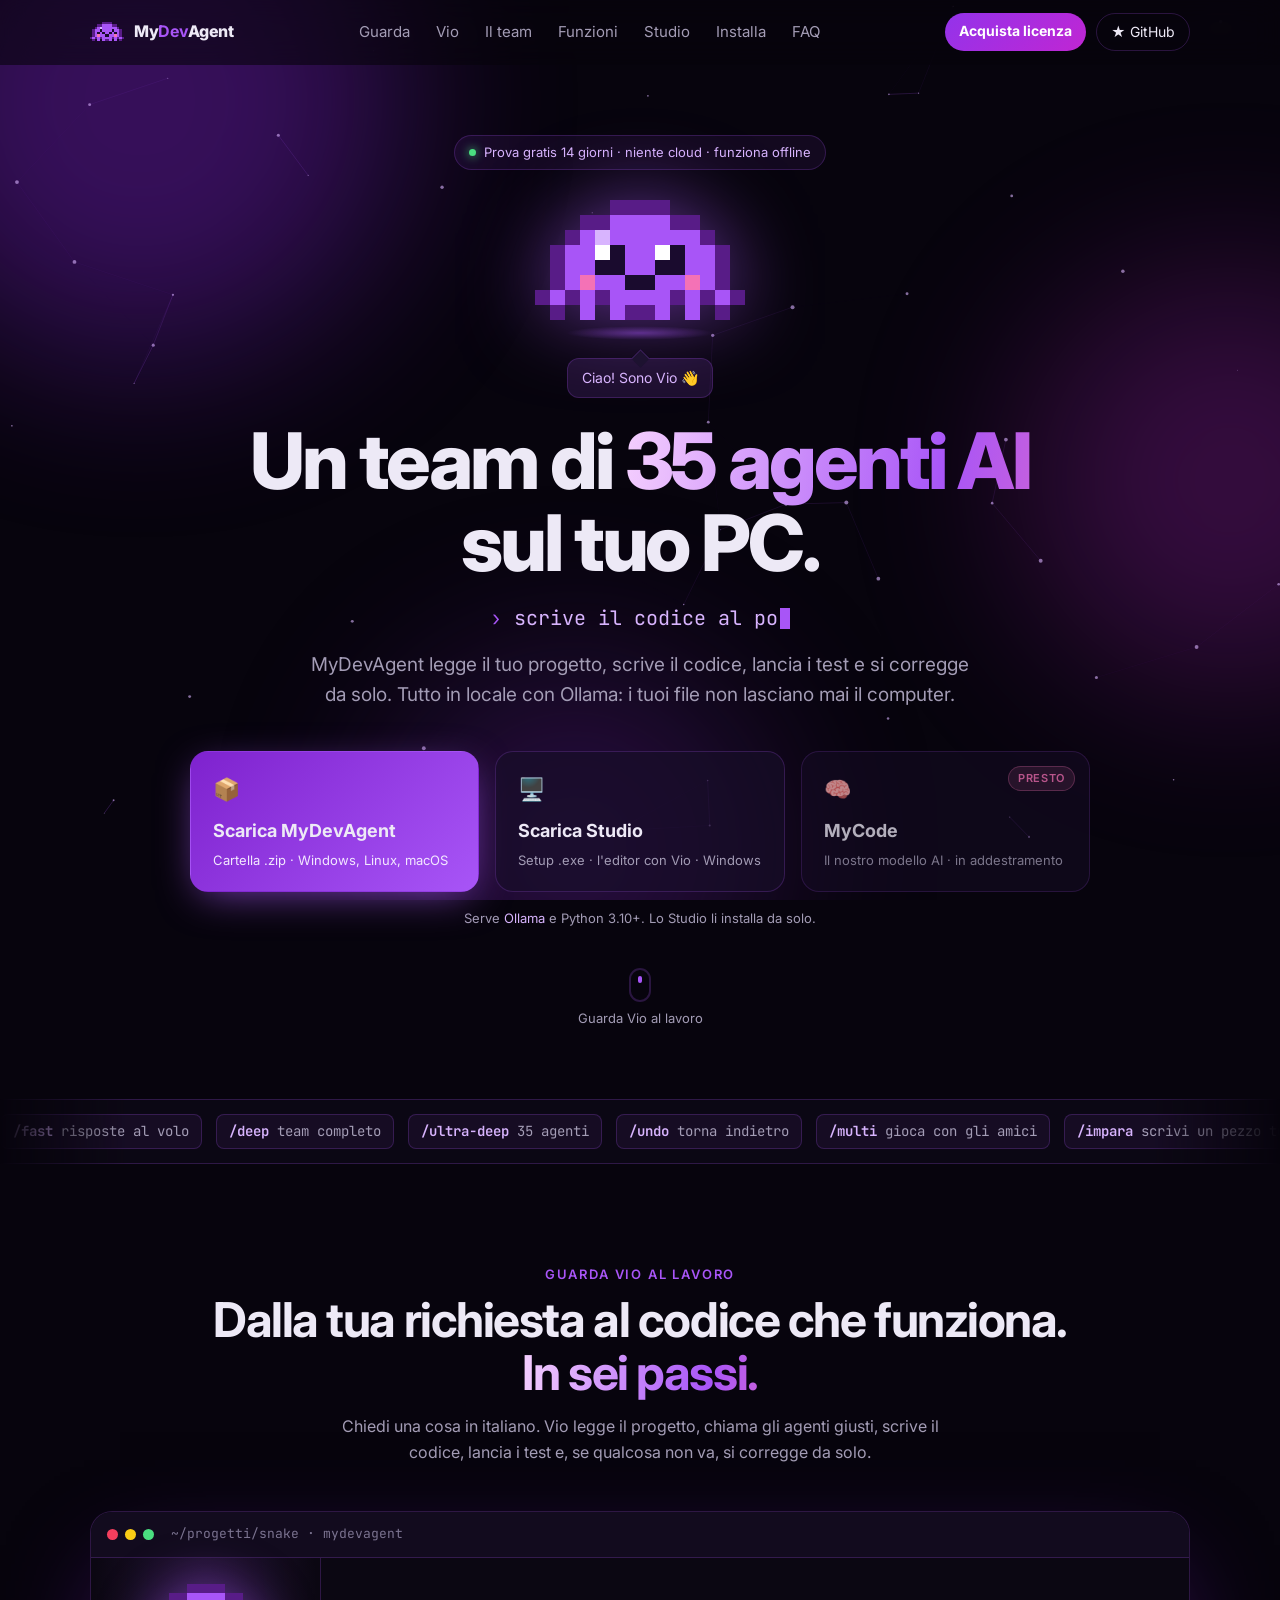
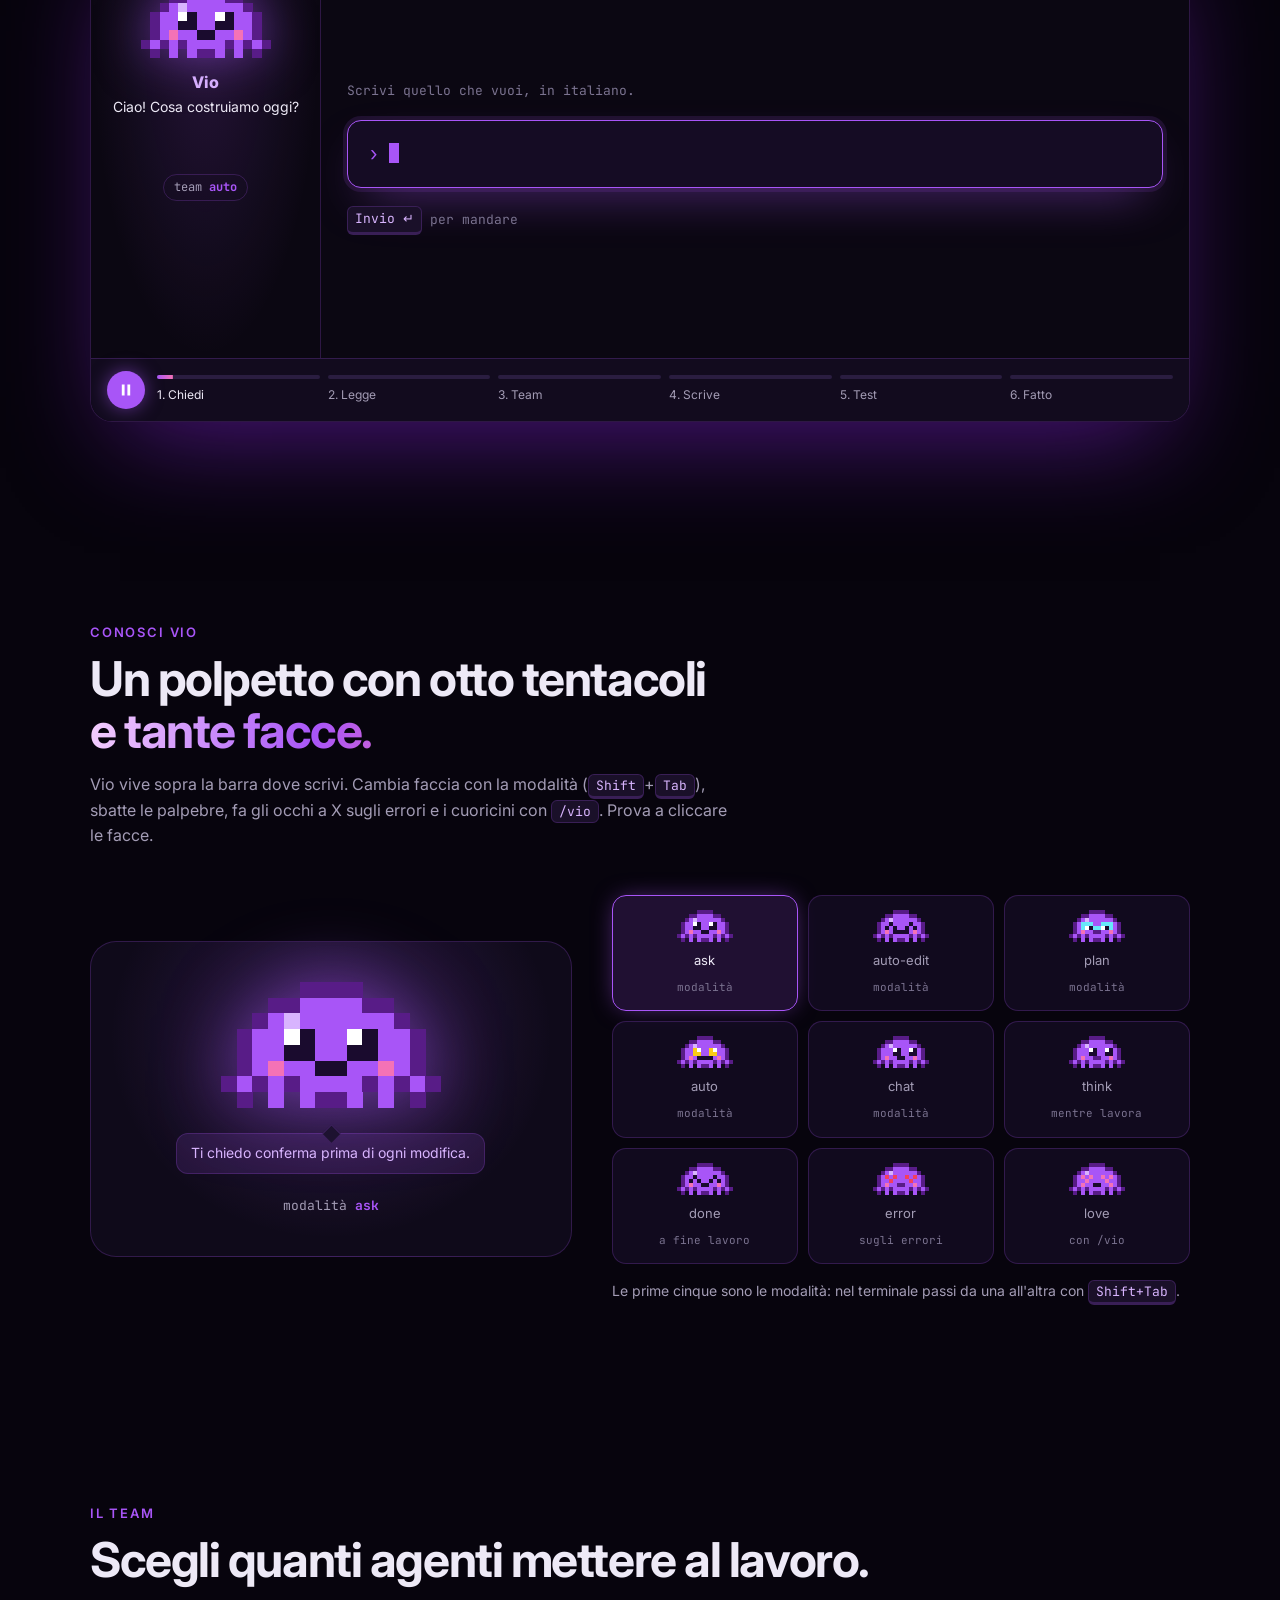
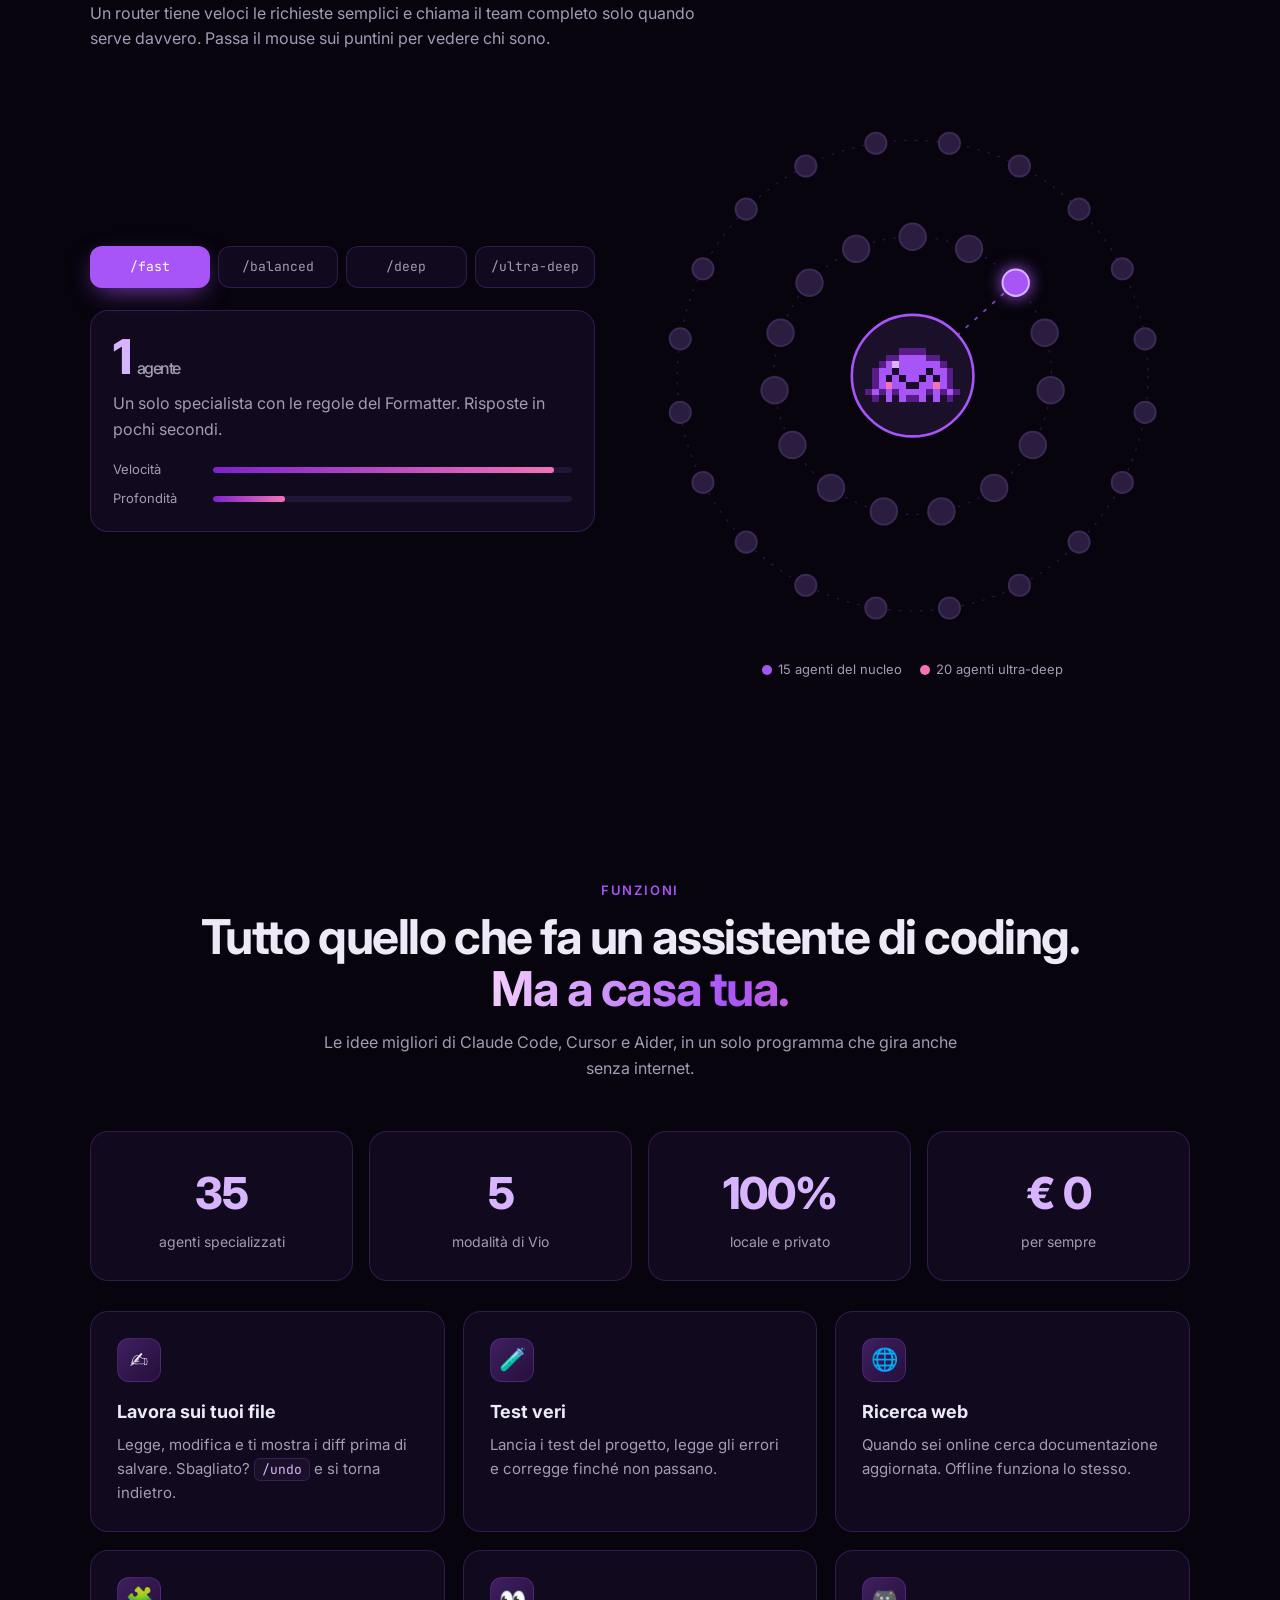
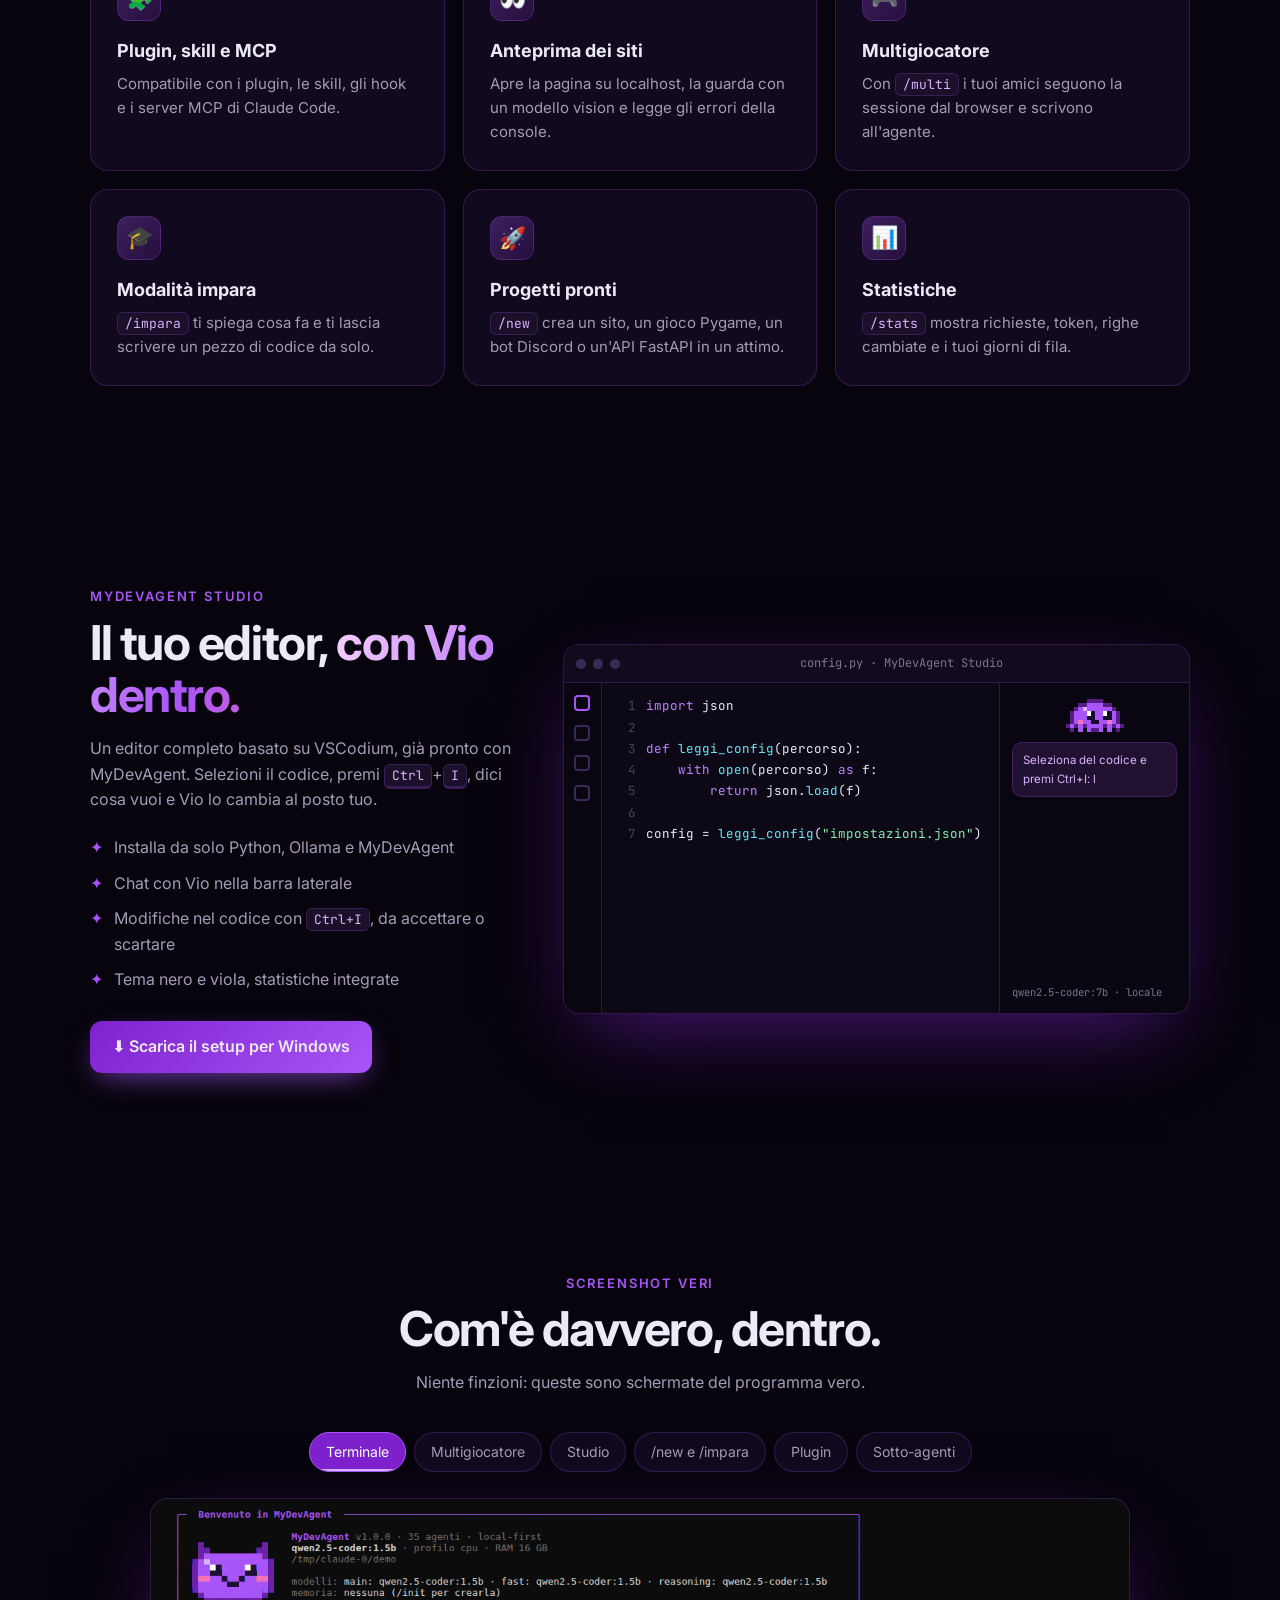
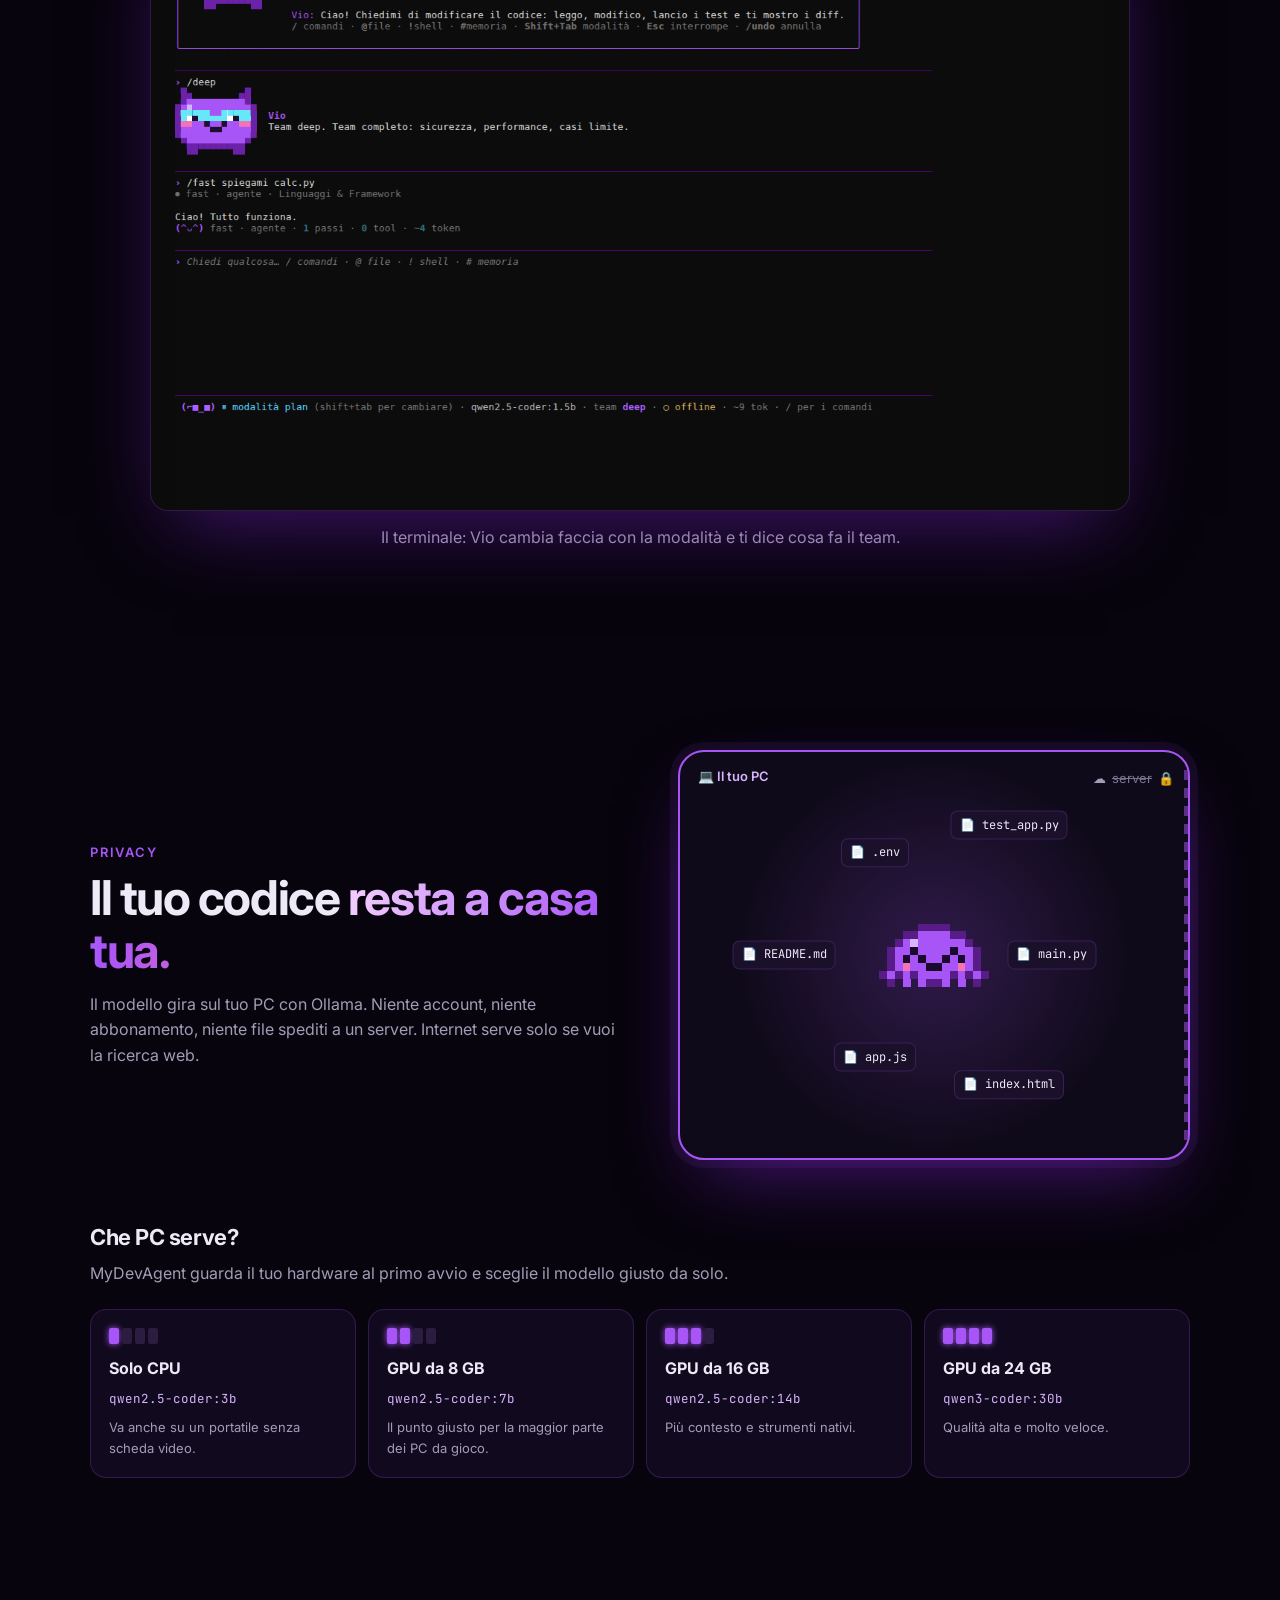
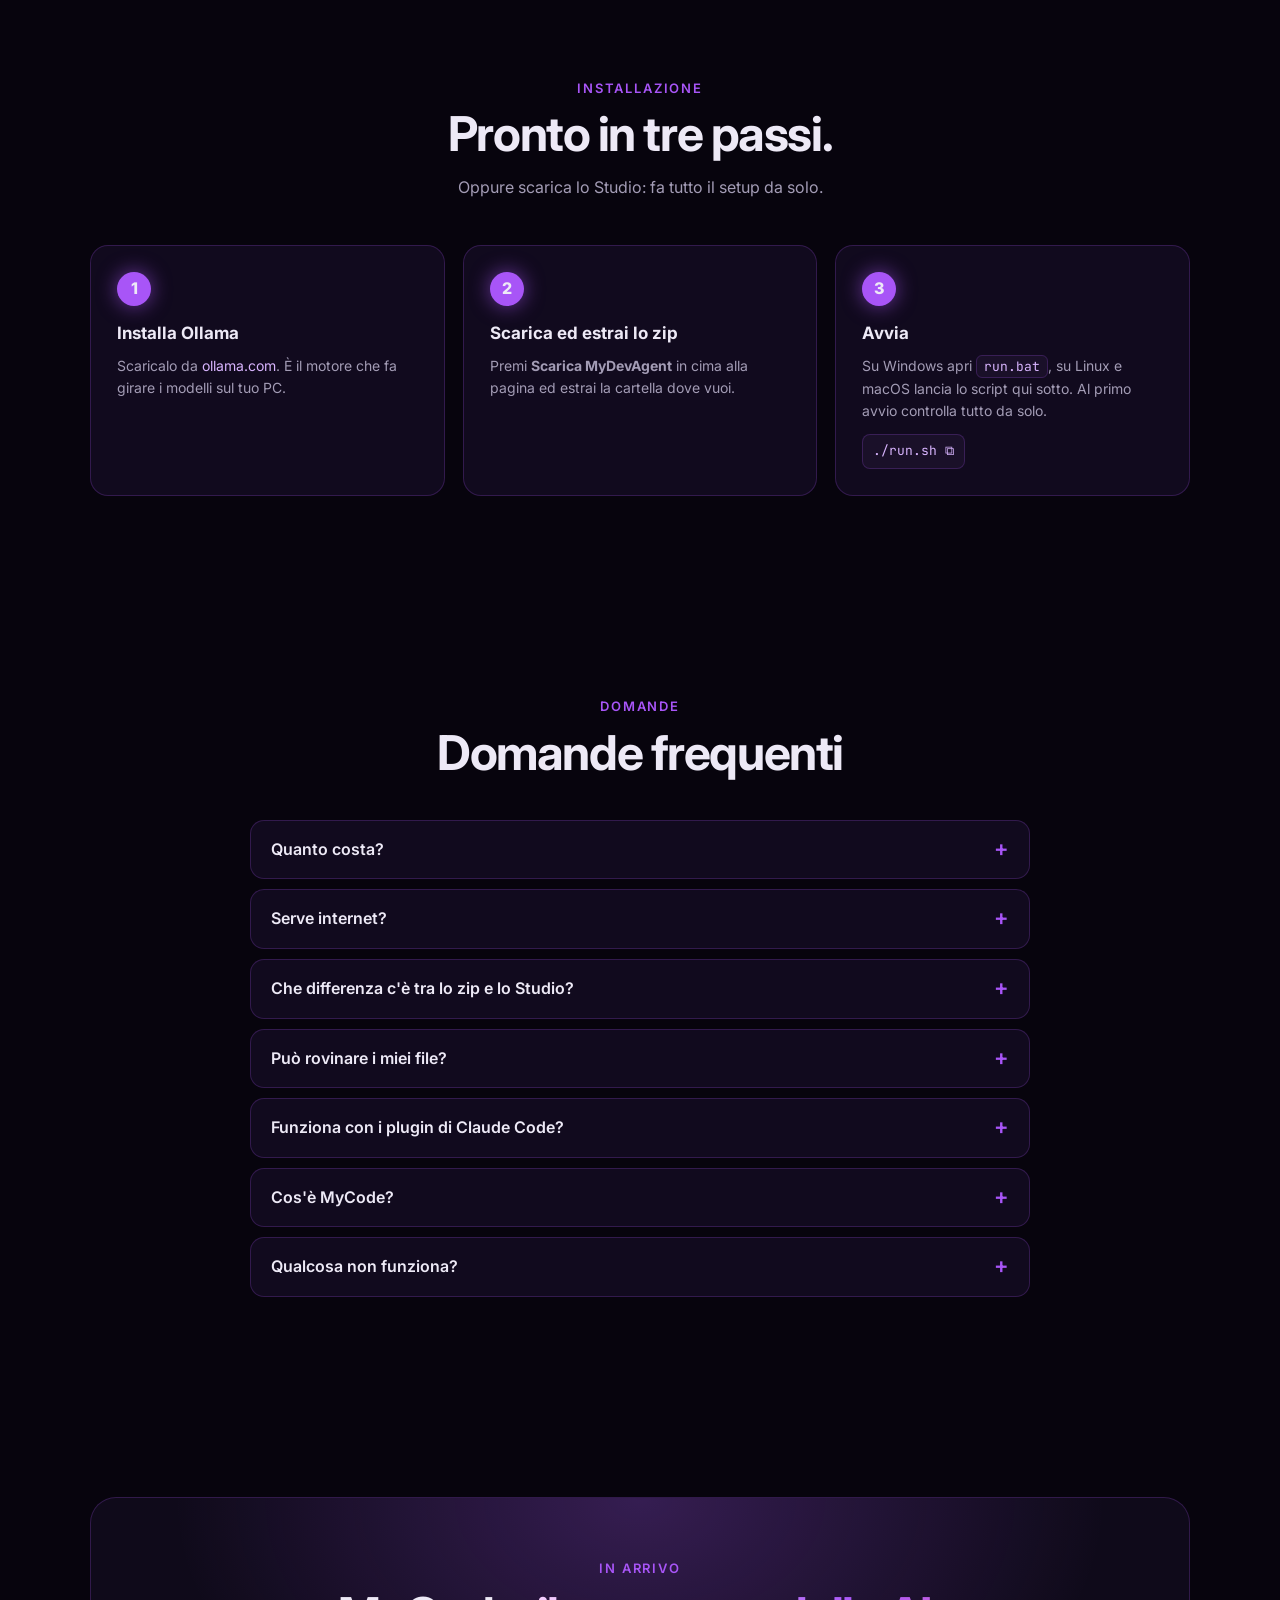
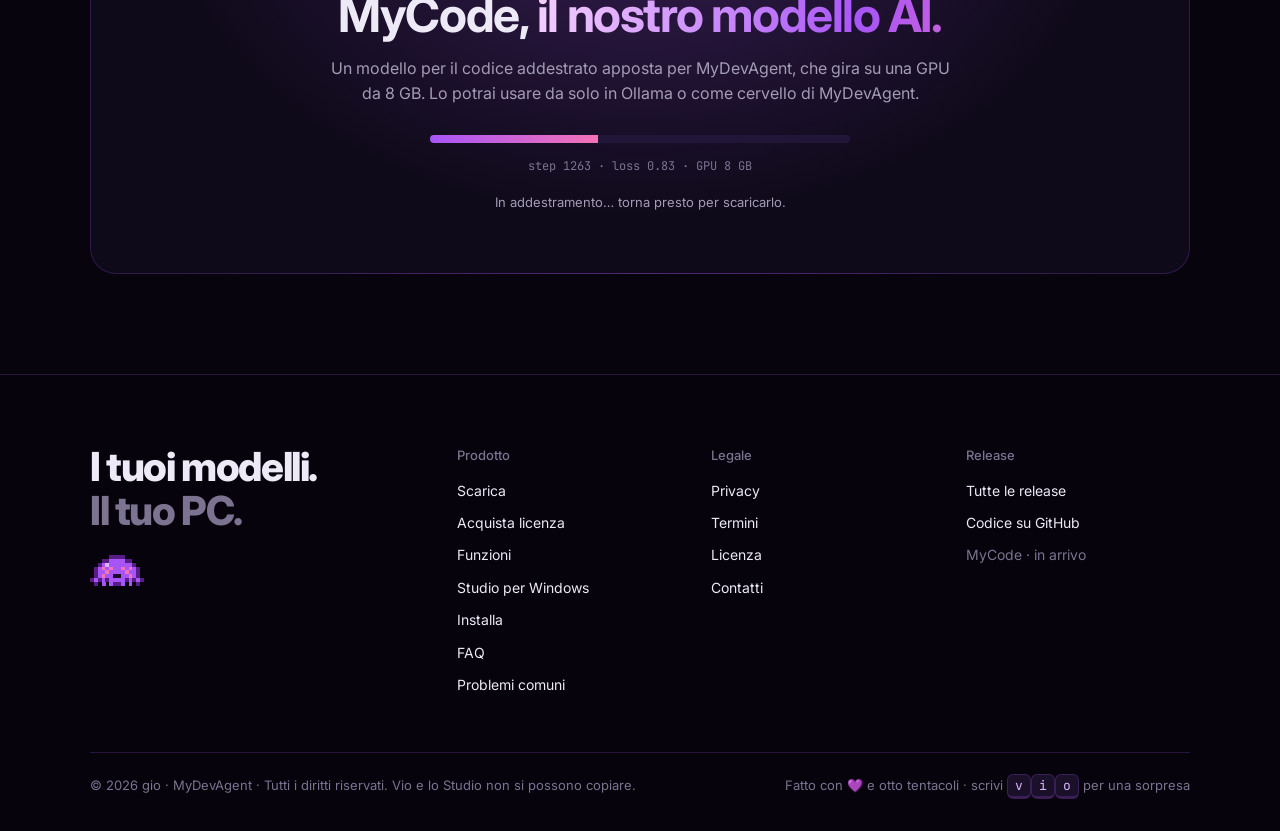
==== commit 644e2580: "Pagina prezzi con i pagamenti PayPal e pulsante «Acquista licenza» Prova gratis 14 giorni, Base 4,99" ====
--- a/index.html
+++ b/index.html
@@ -6,7 +6,7 @@
 <title>MyDevAgent · il tuo team di agenti AI, sul tuo PC</title>
 <meta name="description" content="MyDevAgent: assistente di programmazione local-first con 35 agenti specializzati e Vio, il polpetto viola. Gira offline sul tuo PC con Ollama.">
 <meta property="og:title" content="MyDevAgent · 35 agenti AI sul tuo PC">
-<meta property="og:description" content="Legge il tuo progetto, scrive il codice, lancia i test e si corregge da solo. Gratis, offline, sul tuo PC.">
+<meta property="og:description" content="Legge il tuo progetto, scrive il codice, lancia i test e si corregge da solo. Offline, sul tuo PC. Provalo gratis per 14 giorni.">
 <meta name="theme-color" content="#07040d">
 <meta property="og:type" content="website">
 <meta property="og:site_name" content="MyDevAgent">
@@ -90,6 +90,10 @@
   nav ul a.on::after { transform: scaleX(1); }
   .gh { border: 1px solid var(--line); padding: 7px 14px; border-radius: 999px; font-size: 14px; transition: .25s; white-space: nowrap; }
   .gh:hover { border-color: var(--purple); box-shadow: 0 0 20px rgba(168,85,247,.35); }
+  .navr { display: flex; gap: 10px; }
+  .buy { padding: 7px 14px; border-radius: 999px; font-size: 14px; font-weight: 700; color: #fff; white-space: nowrap; background: linear-gradient(135deg, #9333ea, #c026d3); transition: .25s; }
+  .buy:hover { box-shadow: 0 0 20px rgba(192,38,211,.5); }
+  @media (max-width: 520px) { .gh { display: none; } }
 
   /* hero */
   .hero { padding: 70px 0 40px; text-align: center; }
@@ -557,13 +561,16 @@
       <li><a href="#installa">Installa</a></li>
       <li><a href="#faq">FAQ</a></li>
     </ul>
-    <a class="gh" href="https://github.com/giovannisantorofrancesco2011-arch/MyDevAgent" target="_blank" rel="noopener">★ GitHub</a>
+    <div class="navr">
+      <a class="buy" href="prezzi.html">Acquista licenza</a>
+      <a class="gh" href="https://github.com/giovannisantorofrancesco2011-arch/MyDevAgent" target="_blank" rel="noopener">★ GitHub</a>
+    </div>
   </div>
 </nav>
 
 <header class="hero">
   <div class="wrap">
-    <span class="pill reveal"><i></i> Gratis · niente cloud · funziona offline</span>
+    <span class="pill reveal"><i></i> Prova gratis 14 giorni · niente cloud · funziona offline</span>
     <div class="vio-stage">
       <svg class="vio vio-hero" id="vioHero" data-expr="ask" role="img" aria-label="Vio, il polpetto viola di MyDevAgent. Cliccalo!"></svg>
       <div class="vio-shadow"></div>
@@ -680,7 +687,7 @@
     <div class="center reveal">
       <p class="kicker">Funzioni</p>
       <h2>Tutto quello che fa un assistente di coding.<br><span class="grad">Ma a casa tua.</span></h2>
-      <p class="sub">Le idee migliori di Claude Code, Cursor e Aider, in un solo programma gratuito che gira anche senza internet.</p>
+      <p class="sub">Le idee migliori di Claude Code, Cursor e Aider, in un solo programma che gira anche senza internet.</p>
     </div>
 
     <div class="stats">
@@ -806,7 +813,7 @@
       <h2>Domande frequenti</h2>
     </div>
     <div class="faq reveal">
-      <details><summary>È davvero gratis?</summary><p>Sì. MyDevAgent si scarica e si usa gratis e i modelli girano sul tuo PC, quindi non paghi nessun abbonamento e nessun token.</p></details>
+      <details><summary>Quanto costa?</summary><p>Lo provi gratis per 14 giorni. Poi serve una licenza: 4,99 € al mese oppure 39 € una volta per sempre (Plus: 9,99 € o 79 €). I modelli girano sul tuo PC, quindi non paghi nessun token. Tutti i dettagli nella pagina <a href="prezzi.html">prezzi</a>.</p></details>
       <details><summary>Serve internet?</summary><p>Solo per scaricare Ollama e i modelli la prima volta. Dopo funziona offline. Se sei online può anche cercare documentazione sul web.</p></details>
       <details><summary>Che differenza c'è tra lo zip e lo Studio?</summary><p>Lo zip ti dà MyDevAgent nel terminale, per Windows, Linux e macOS. Lo Studio è un editor completo per Windows con Vio nella barra laterale, e installa da solo Python, Ollama e MyDevAgent.</p></details>
       <details><summary>Può rovinare i miei file?</summary><p>Nella modalità <code>ask</code> ti chiede conferma prima di ogni modifica e ti mostra il diff. Se qualcosa non ti piace, <code>/undo</code> torna indietro. Con <code>plan</code> legge e basta.</p></details>
@@ -842,6 +849,7 @@
         <h4>Prodotto</h4>
         <ul>
           <li><a href="#scarica">Scarica</a></li>
+          <li><a href="prezzi.html">Acquista licenza</a></li>
           <li><a href="#funzioni">Funzioni</a></li>
           <li><a href="#studio">Studio per Windows</a></li>
           <li><a href="#installa">Installa</a></li>
